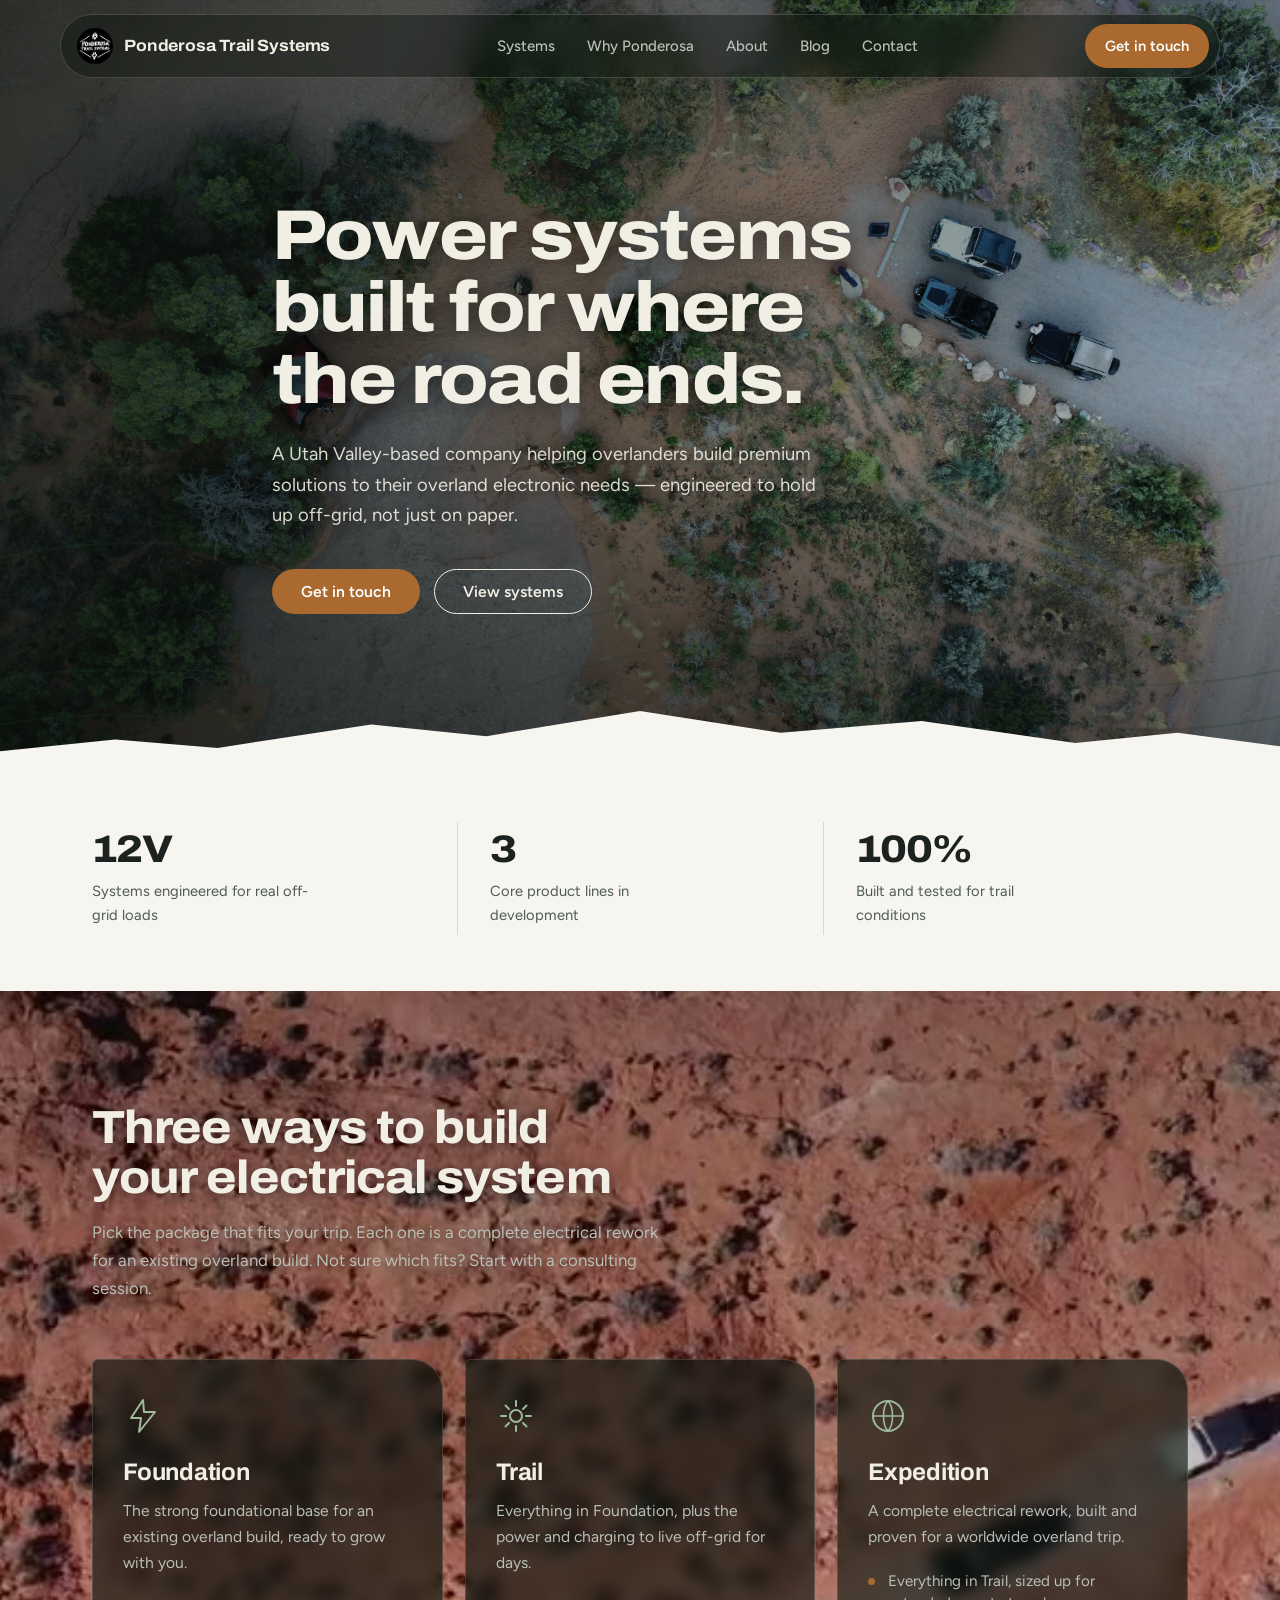
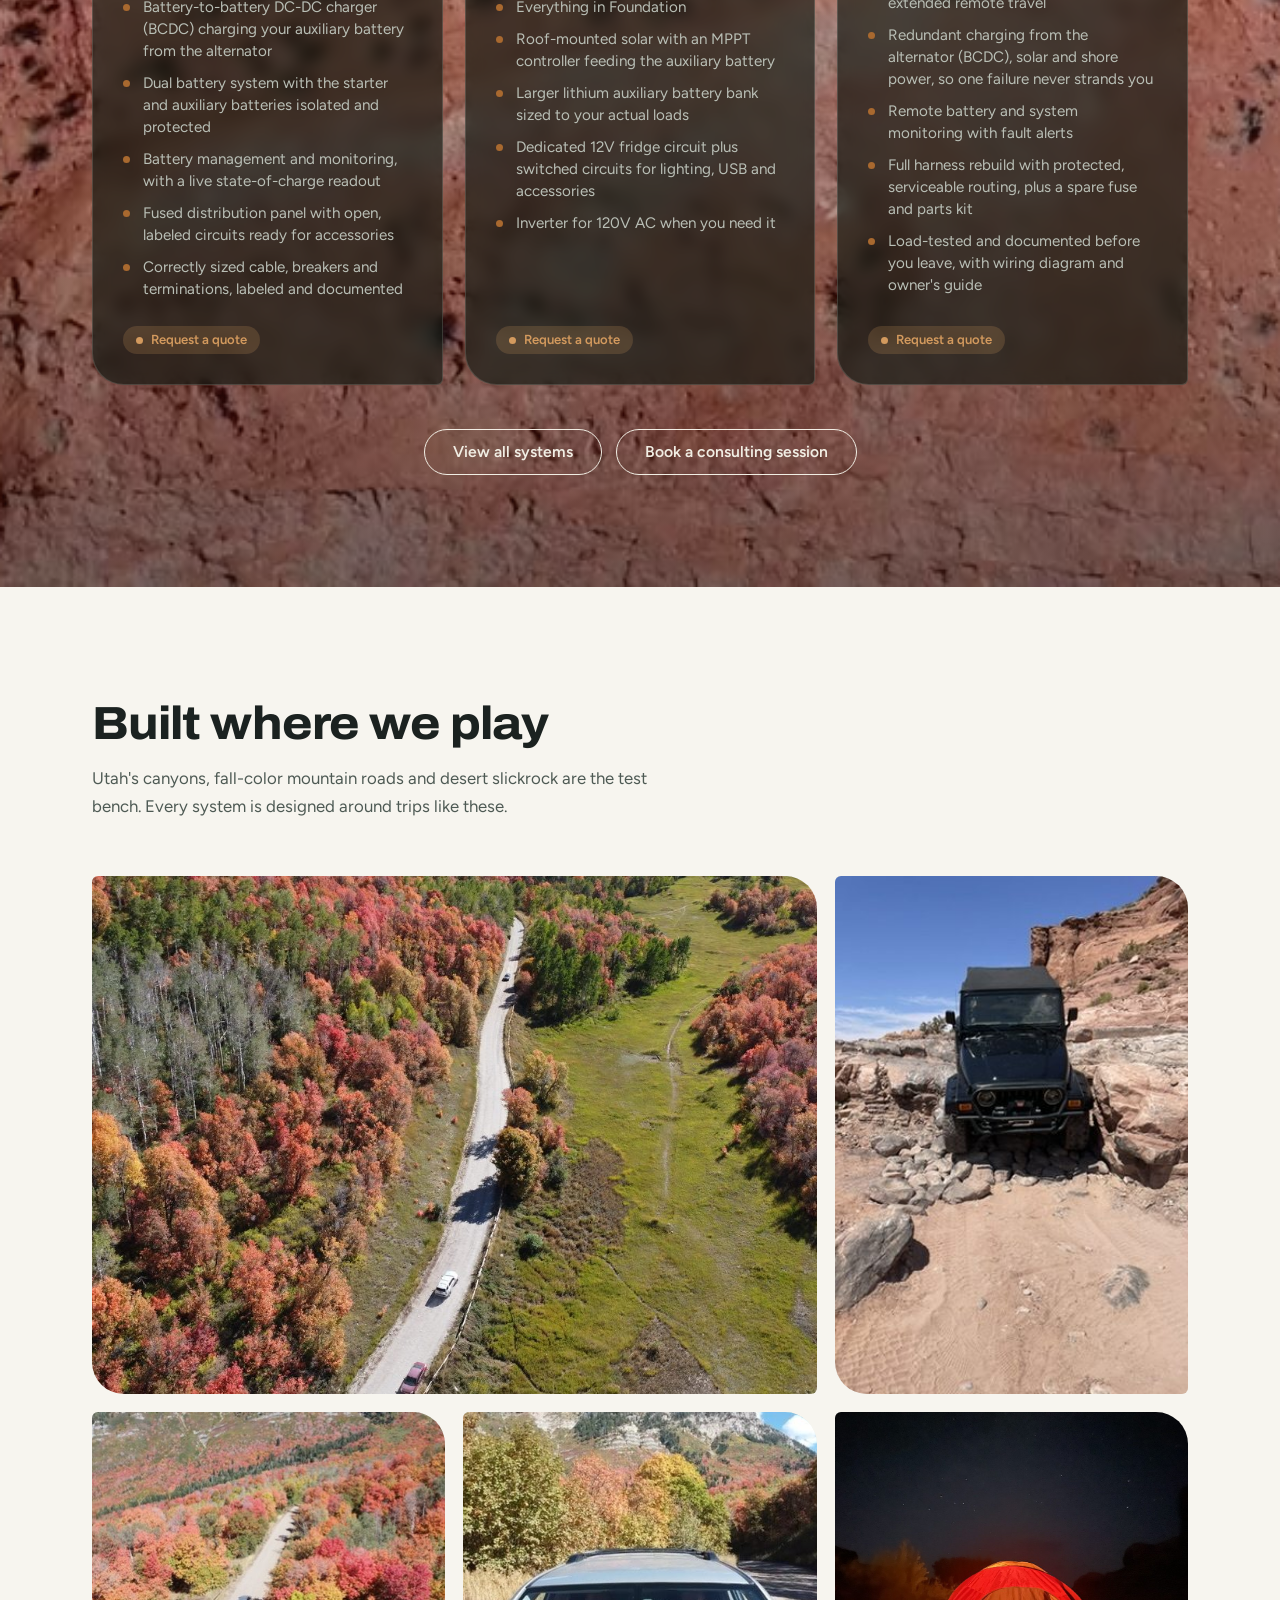
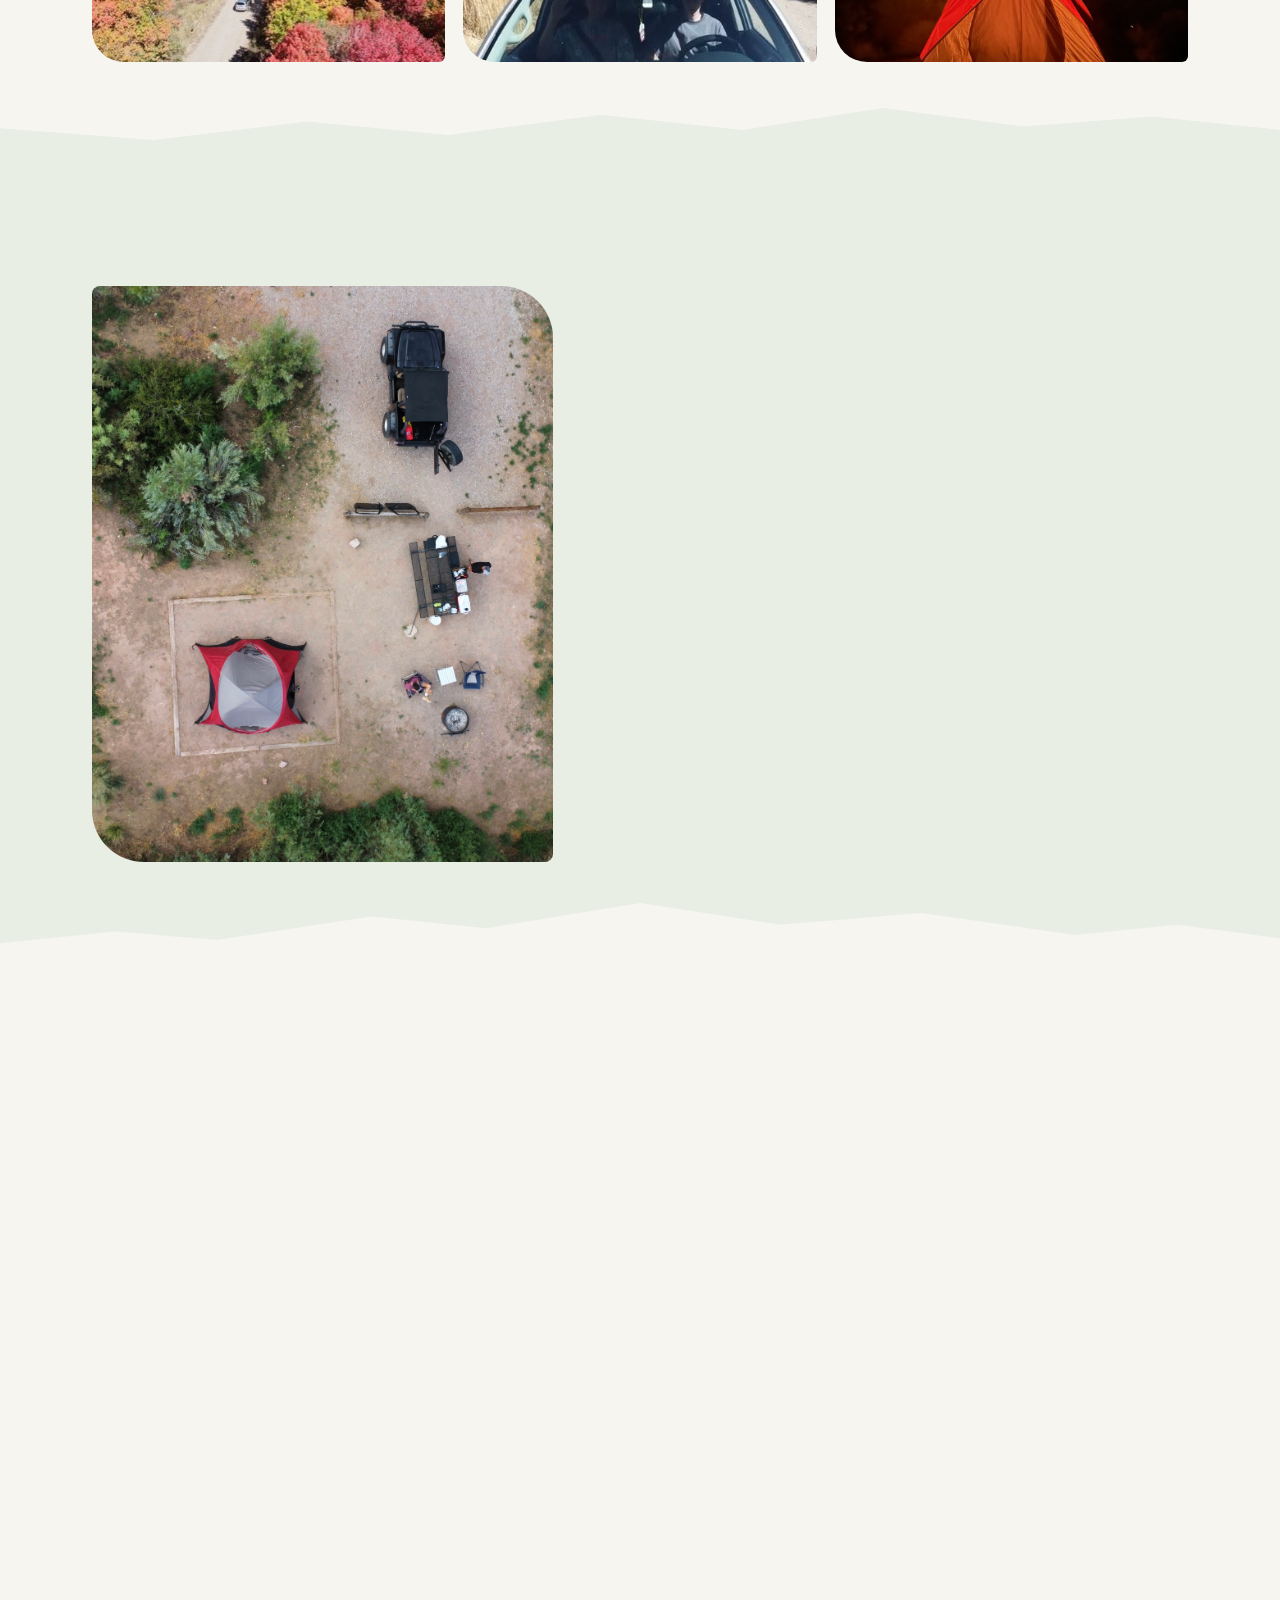
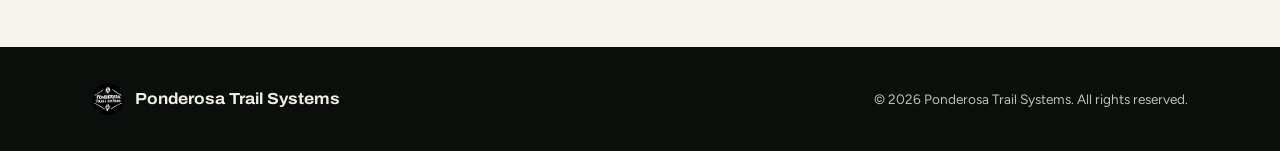
==== index.html @ cf6f4a3b "Add Foundation / Trail / Expedition electrical rework packages to home and systems pages Co-Authored" ====
<!DOCTYPE html>
<html lang="en">
<head>
<meta charset="UTF-8">
<meta name="viewport" content="width=device-width, initial-scale=1.0">
<title>Ponderosa Trail Systems — Overland Electronics</title>
<meta name="theme-color" content="#0b100c">
<link rel="icon" type="image/png" href="ponderosalogo1.png">
<meta name="description" content="Ponderosa Trail Systems is a Utah Valley-based company helping overlanders build premium electronic, solar, and refrigeration solutions for their vehicles.">
<meta property="og:type" content="website">
<meta property="og:title" content="Ponderosa Trail Systems — Overland Electronics">
<meta property="og:description" content="A Utah Valley-based company helping overlanders build premium electronic, solar, and refrigeration solutions for their vehicles.">
<meta property="og:image" content="https://ponderosatrailsystems.com/hero-photo.jpg">
<meta property="og:url" content="https://ponderosatrailsystems.com/">
<meta name="twitter:card" content="summary_large_image">
<meta name="twitter:title" content="Ponderosa Trail Systems — Overland Electronics">
<meta name="twitter:description" content="A Utah Valley-based company helping overlanders build premium electronic, solar, and refrigeration solutions for their vehicles.">
<meta name="twitter:image" content="https://ponderosatrailsystems.com/hero-photo.jpg">
<link rel="preconnect" href="https://fonts.googleapis.com">
<link rel="preconnect" href="https://fonts.gstatic.com" crossorigin>
<link href="https://fonts.googleapis.com/css2?family=Archivo:wdth,wght@62..125,100..900&family=Caveat+Brush&family=Figtree:wght@400;500;600;700&display=swap" rel="stylesheet">
<link rel="stylesheet" href="style.css">
</head>
<body>

<header>
  <div class="nav">
    <a href="#top" class="brand">
      <img class="brand-mark" src="ponderosalogo1.png" alt="Ponderosa Trail Systems logo">
      Ponderosa Trail Systems
    </a>
    <nav class="nav-links" id="site-menu">
      <a href="systems.html">Systems</a>
      <a href="#why">Why Ponderosa</a>
      <a href="about.html">About</a>
      <a href="blog.html">Blog</a>
      <a href="#contact">Contact</a>
    </nav>
    <a href="#contact" class="nav-cta">Get in touch</a>
    <button class="menu-toggle" type="button" aria-label="Menu" aria-expanded="false" aria-controls="site-menu"><span></span><span></span><span></span></button>
  </div>
</header>

<main id="top">

  <section class="hero">
    <svg class="contour-bg" viewBox="0 0 1160 520" preserveAspectRatio="none" xmlns="http://www.w3.org/2000/svg">
      <path d="M-50 460 C 150 420, 250 480, 400 440 S 650 380, 800 420 S 1050 470, 1250 430" stroke="#1B3A2A" stroke-width="1.5" fill="none"/>
      <path d="M-50 490 C 150 450, 260 510, 420 470 S 660 410, 820 450 S 1060 500, 1250 460" stroke="#1B3A2A" stroke-width="1.5" fill="none"/>
      <path d="M-50 380 C 180 330, 300 400, 460 350 S 700 290, 860 340 S 1080 390, 1250 350" stroke="#24492F" stroke-width="1.5" fill="none" opacity="0.7"/>
      <path d="M-50 330 C 180 280, 320 350, 480 300 S 720 240, 880 290 S 1080 340, 1250 300" stroke="#24492F" stroke-width="1.5" fill="none" opacity="0.5"/>
    </svg>
    <div class="wrap hero-inner">
      <h1>Power systems built for where the road ends.</h1>
      <p>A Utah Valley-based company helping overlanders build premium solutions to their overland electronic needs — engineered to hold up off-grid, not just on paper.</p>
      <div class="hero-actions">
        <a href="#contact" class="btn btn-primary">Get in touch</a>
        <a href="systems.html" class="btn btn-secondary">View systems</a>
      </div>
    </div>
  </section>

  <div class="stat-strip surface-night ridge-top">
    <div class="wrap">
      <div class="stat-grid">
        <div class="stat">
          <div class="stat-number">12V</div>
          <div class="stat-label">Systems engineered for real off-grid loads</div>
        </div>
        <div class="stat">
          <div class="stat-number">3</div>
          <div class="stat-label">Core product lines in development</div>
        </div>
        <div class="stat">
          <div class="stat-number">100%</div>
          <div class="stat-label">Built and tested for trail conditions</div>
        </div>
      </div>
    </div>
  </div>

  <section id="systems">
    <video class="systems-video-bg" autoplay muted loop playsinline poster="systems-bg-poster.jpg">
      <source src="systems-bg.mp4" type="video/mp4">
    </video>
    <div class="systems-video-overlay"></div>
    <div class="wrap">
      <div class="section-head reveal">
        <h2>Three ways to build your electrical system</h2>
        <p>Pick the package that fits your trip. Each one is a complete electrical rework for an existing overland build. Not sure which fits? Start with a consulting session.</p>
      </div>
      <div class="plates">

        <div class="plate reveal">
          <svg class="plate-icon" viewBox="0 0 40 40" fill="none" xmlns="http://www.w3.org/2000/svg"><path d="M20 4L8 22H18L16 36L32 16H21L20 4Z" stroke="currentColor" stroke-width="2" stroke-linejoin="round"/></svg>
          <h3>Foundation</h3>
          <p>The strong foundational base for an existing overland build, ready to grow with you.</p>
          <ul class="plate-list">
            <li>Battery-to-battery DC-DC charger (BCDC) charging your auxiliary battery from the alternator</li>
            <li>Dual battery system with the starter and auxiliary batteries isolated and protected</li>
            <li>Battery management and monitoring, with a live state-of-charge readout</li>
            <li>Fused distribution panel with open, labeled circuits ready for accessories</li>
            <li>Correctly sized cable, breakers and terminations, labeled and documented</li>
          </ul>
          <a class="plate-status live" href="index.html#contact"><span class="dot"></span> Request a quote</a>
        </div>

        <div class="plate reveal">
          <svg class="plate-icon" viewBox="0 0 40 40" fill="none" xmlns="http://www.w3.org/2000/svg"><circle cx="20" cy="20" r="6" stroke="currentColor" stroke-width="2"/><path d="M20 5V10M20 30V35M5 20H10M30 20H35M9.5 9.5L13 13M27 27L30.5 30.5M30.5 9.5L27 13M13 27L9.5 30.5" stroke="currentColor" stroke-width="2" stroke-linecap="round"/></svg>
          <h3>Trail</h3>
          <p>Everything in Foundation, plus the power and charging to live off-grid for days.</p>
          <ul class="plate-list">
            <li>Everything in Foundation</li>
            <li>Roof-mounted solar with an MPPT controller feeding the auxiliary battery</li>
            <li>Larger lithium auxiliary battery bank sized to your actual loads</li>
            <li>Dedicated 12V fridge circuit plus switched circuits for lighting, USB and accessories</li>
            <li>Inverter for 120V AC when you need it</li>
          </ul>
          <a class="plate-status live" href="index.html#contact"><span class="dot"></span> Request a quote</a>
        </div>

        <div class="plate reveal">
          <svg class="plate-icon" viewBox="0 0 40 40" fill="none" xmlns="http://www.w3.org/2000/svg"><circle cx="20" cy="20" r="15" stroke="currentColor" stroke-width="2"/><path d="M5 20H35M20 5C14 11 14 29 20 35M20 5C26 11 26 29 20 35" stroke="currentColor" stroke-width="1.6"/></svg>
          <h3>Expedition</h3>
          <p>A complete electrical rework, built and proven for a worldwide overland trip.</p>
          <ul class="plate-list">
            <li>Everything in Trail, sized up for extended remote travel</li>
            <li>Redundant charging from the alternator (BCDC), solar and shore power, so one failure never strands you</li>
            <li>Remote battery and system monitoring with fault alerts</li>
            <li>Full harness rebuild with protected, serviceable routing, plus a spare fuse and parts kit</li>
            <li>Load-tested and documented before you leave, with wiring diagram and owner's guide</li>
          </ul>
          <a class="plate-status live" href="index.html#contact"><span class="dot"></span> Request a quote</a>
        </div>

      </div>
      <div class="section-cta">
        <a href="systems.html" class="btn btn-secondary">View all systems</a>
        <a href="systems.html#consulting" class="btn btn-secondary">Book a consulting session</a>
      </div>
    </div>
  </section>

  <section class="gallery surface-night">
    <div class="wrap">
      <div class="section-head reveal">
        <h2>Built where we play</h2>
        <p>Utah's canyons, fall-color mountain roads and desert slickrock are the test bench. Every system is designed around trips like these.</p>
      </div>
      <div class="gallery-grid">
        <figure class="g-a reveal"><img src="trail-fall-aerial.jpg" alt="Aerial view of a dirt road winding through red and orange fall foliage" loading="lazy"></figure>
        <figure class="g-b reveal"><img src="trail-jeep.jpg" alt="Black Jeep climbing a rocky desert trail" loading="lazy"></figure>
        <figure class="g-c reveal"><img src="trail-fall-road.jpg" alt="Vehicle on a canyon road lined with fall color" loading="lazy"></figure>
        <figure class="g-d reveal"><img src="trail-fall-drive.jpg" alt="Driving a mountain road in autumn" loading="lazy"></figure>
        <figure class="g-e reveal"><img src="trail-tent-night.jpg" alt="Glowing tent under a night sky full of stars" loading="lazy"></figure>
      </div>
    </div>
  </section>

  <section class="why surface-pine ridge-top ridge-b" id="why">
    <div class="wrap">
      <div class="why-grid">
        <div class="why-image reveal">
          <img src="why-photo.jpg" alt="Overland camp setup at dusk">
        </div>
        <div class="why-text reveal">
          <div class="section-head">
            <h2>Why Ponderosa</h2>
            <p>We design for the trip that doesn't go as planned — where reliability matters more than a spec sheet.</p>
          </div>
          <div class="why-list">
          <div class="why-item">
            <svg class="why-icon" viewBox="0 0 24 24" fill="none" xmlns="http://www.w3.org/2000/svg"><path d="M12 2L2 21H22L12 2Z" stroke="currentColor" stroke-width="1.6" stroke-linejoin="round"/></svg>
            <div>
              <h3>Built for the terrain</h3>
              <p>Every system is designed around the vibration, temperature swings, and power demands of real overland travel — not a showroom.</p>
            </div>
          </div>
          <div class="why-item">
            <svg class="why-icon" viewBox="0 0 24 24" fill="none" xmlns="http://www.w3.org/2000/svg"><circle cx="12" cy="12" r="9" stroke="currentColor" stroke-width="1.6"/><path d="M12 7V12L15 15" stroke="currentColor" stroke-width="1.6" stroke-linecap="round"/></svg>
            <div>
              <h3>Systems that work together</h3>
              <p>Electronics, solar, and refrigeration are designed as one power ecosystem, not separate parts bolted together after the fact.</p>
            </div>
          </div>
          <div class="why-item">
            <svg class="why-icon" viewBox="0 0 24 24" fill="none" xmlns="http://www.w3.org/2000/svg"><path d="M4 12H20M4 12L9 7M4 12L9 17" stroke="currentColor" stroke-width="1.6" stroke-linecap="round" stroke-linejoin="round"/></svg>
            <div>
              <h3>Straightforward to install</h3>
              <p>Clear documentation and sensible layouts, so you spend your time on the trail instead of troubleshooting wiring.</p>
            </div>
          </div>
          </div>
        </div>
      </div>
    </div>
  </section>

  <section id="contact" class="surface-night ridge-top">
    <div class="wrap">
      <div class="contact-info reveal">
        <h2>Let's talk about your build</h2>
        <p>Whether you're planning a full electrical setup or just want to know what's coming, get in touch — we're happy to talk specifics.</p>
        <div class="contact-detail">
          <svg viewBox="0 0 24 24" fill="none" xmlns="http://www.w3.org/2000/svg"><path d="M4 4H20V20H4V4Z" stroke="currentColor" stroke-width="1.6"/><path d="M4 6L12 13L20 6" stroke="currentColor" stroke-width="1.6"/></svg>
          ponderosatrailsystems@gmail.com
        </div>
        <div class="contact-detail">
          <svg viewBox="0 0 24 24" fill="none" xmlns="http://www.w3.org/2000/svg"><path d="M12 21C12 21 19 14.5 19 9.5C19 5.36 15.64 2 11.5 2C7.36 2 4 5.36 4 9.5C4 14.5 12 21 12 21Z" stroke="currentColor" stroke-width="1.6"/><circle cx="11.5" cy="9.5" r="2.5" stroke="currentColor" stroke-width="1.6"/></svg>
          Utah Valley, Utah — shipping nationwide
        </div>
        <a href="mailto:ponderosatrailsystems@gmail.com" class="btn btn-primary">Email us</a>
      </div>
    </div>
  </section>

</main>

<footer>
  <div class="wrap footer-row">
    <div class="footer-brand">
      <img class="footer-mark" src="ponderosalogo1.png" alt="Ponderosa Trail Systems logo">
      Ponderosa Trail Systems
    </div>
    <div class="footer-meta">&copy; 2026 Ponderosa Trail Systems. All rights reserved.</div>
  </div>
</footer>

<script src="script.js"></script>

</body>
</html>
---- style.css ----
/* =========================================================
   Ponderosa Trail Systems — shared design system

   Lettering: Archivo (display, variable width) for headlines,
              Figtree for text, Caveat Brush for the signature only.
   Shape:     "leaf" corners (one large and one small radius on
              opposite corners, taken from the logo's diamond),
              pill-shaped buttons and chips, and angular ridge-line
              edges between sections instead of hard horizontal rules.
   ========================================================= */

:root {
  /* surfaces */
  --night: #0A0F0B;
  --pine: #12271B;
  --forest: #1B3A2A;
  --forest-hi: #24492F;
  --moss: #3D6B4A;
  --sage: #9DBA9A;

  /* light surfaces (default) */
  --paper: #F7F5EF;
  --mist: #E8EEE4;

  /* text: dark ink on light, flipped inside .on-dark areas below */
  --bone: #1B2220;
  --bone-dim: #4E5A54;
  --tint: rgba(27, 34, 32, 0.07);

  /* accent */
  --copper: #A9692F;
  --copper-hi: #D39A5E;

  --line: rgba(27, 34, 32, 0.14);

  /* type */
  --font-display: 'Archivo', 'Arial Narrow', Arial, sans-serif;
  --font-text: 'Figtree', system-ui, -apple-system, 'Segoe UI', sans-serif;
  --font-hand: 'Caveat Brush', 'Brush Script MT', cursive;

  /* shape */
  --leaf-sm: 4px 18px 4px 18px;
  --leaf: 6px 32px 6px 32px;
  --leaf-lg: 8px 52px 8px 52px;
  --ridge-h: 84px;

  /* current surface (set by .surface-night / .surface-pine) */
  --surface: var(--paper);
  --card: #ffffff;

  /* aliases kept so older inline references keep working */
  --black: var(--night);
  --panel: var(--pine);
  --off-white: var(--bone);
  --off-white-dim: var(--bone-dim);
  --copper-light: var(--copper-hi);
  --forest-light: var(--forest-hi);
}

* { margin: 0; padding: 0; box-sizing: border-box; }

html {
  scroll-behavior: smooth;
  scroll-padding-top: 100px;
}

body {
  background: var(--paper);
  color: var(--bone);
  font-family: var(--font-text);
  font-size: 17px;
  line-height: 1.65;
  -webkit-font-smoothing: antialiased;
  text-rendering: optimizeLegibility;
}

h1, h2, h3 {
  font-family: var(--font-display);
  color: var(--bone);
  text-wrap: balance;
}

h1 {
  font-weight: 800;
  font-stretch: 112%;
  letter-spacing: -0.025em;
  line-height: 1.02;
  font-size: clamp(2.3rem, 5.6vw, 4.4rem);
}

h2 {
  font-weight: 760;
  font-stretch: 108%;
  letter-spacing: -0.02em;
  line-height: 1.08;
  font-size: clamp(1.85rem, 3.8vw, 2.9rem);
}

h3 {
  font-weight: 700;
  font-stretch: 100%;
  letter-spacing: -0.01em;
  line-height: 1.2;
  font-size: 1.3rem;
}

p { max-width: 64ch; }

a { color: inherit; }

img, svg, video { display: block; max-width: 100%; }

:focus-visible {
  outline: 2px solid var(--copper-hi);
  outline-offset: 3px;
}

.wrap {
  max-width: 1160px;
  margin: 0 auto;
  padding: 0 32px;
}

section { padding: 112px 0; }

/* ---------- Surfaces and ridge-line edges ---------- */

.surface-night { --surface: var(--paper); --card: #ffffff; background: var(--surface); }
.surface-pine  { --surface: var(--mist);  --card: #ffffff; background: var(--surface); }

/* Dark areas (photo heroes, header, footer, forest panels) use light text */
header, .hero, .systems-hero, .about-hero, #systems, footer, .contact-info, .consult-callout {
  --bone: #F1EEE4;
  --bone-dim: #B9BFB6;
  --line: rgba(236, 232, 220, 0.16);
  --tint: rgba(236, 232, 220, 0.1);
}

/* A ridge line drawn in the section's own colour, rising over whatever sits above it */
.ridge-top { position: relative; }

.ridge-top::before {
  content: '';
  position: absolute;
  left: 0;
  right: 0;
  bottom: calc(100% - 1px);
  height: var(--ridge-h);
  background: var(--surface);
  pointer-events: none;
  clip-path: polygon(0 100%, 0 62%, 9% 48%, 17% 58%, 29% 30%, 38% 44%, 50% 14%, 61% 40%, 72% 26%, 84% 52%, 92% 40%, 100% 56%, 100% 100%);
}

.ridge-b::before {
  clip-path: polygon(0 100%, 0 44%, 12% 58%, 24% 36%, 35% 52%, 47% 28%, 58% 46%, 69% 20%, 80% 42%, 90% 30%, 100% 46%, 100% 100%);
}

/* ---------- Header: a floating capsule ---------- */

header {
  position: fixed;
  top: 0; left: 0; right: 0;
  z-index: 50;
  padding: 14px 20px 0;
  pointer-events: none;
}

.nav {
  pointer-events: auto;
  display: flex;
  align-items: center;
  justify-content: space-between;
  gap: 20px;
  max-width: 1160px;
  margin: 0 auto;
  padding: 9px 10px 9px 16px;
  border-radius: 999px;
  border: 1px solid rgba(236, 232, 220, 0.18);
  background: rgba(10, 15, 11, 0.4);
  -webkit-backdrop-filter: blur(14px) saturate(1.1);
  backdrop-filter: blur(14px) saturate(1.1);
  transition: background 0.3s ease, border-color 0.3s ease;
}

header.scrolled .nav {
  background: rgba(10, 15, 11, 0.86);
  border-color: var(--line);
}

.brand {
  display: flex;
  align-items: center;
  gap: 11px;
  font-family: var(--font-display);
  font-weight: 700;
  font-stretch: 108%;
  font-size: 1.02rem;
  letter-spacing: -0.01em;
  text-decoration: none;
  color: var(--bone);
  white-space: nowrap;
}

.brand-mark,
.footer-mark {
  flex-shrink: 0;
  border-radius: 50%;
  object-fit: cover;
  background: var(--night);
}

.brand-mark { width: 36px; height: 36px; }
.footer-mark { width: 32px; height: 32px; }

.nav-links {
  display: flex;
  align-items: center;
  gap: 4px;
}

.nav-links a {
  text-decoration: none;
  color: var(--bone-dim);
  font-weight: 500;
  font-size: 0.94rem;
  padding: 8px 14px;
  border-radius: 999px;
  transition: color 0.2s ease, background 0.2s ease;
}

.nav-links a:hover { color: var(--bone); background: rgba(236, 232, 220, 0.08); }
.nav-links a[aria-current="page"] { color: var(--bone); background: rgba(236, 232, 220, 0.12); }

.nav-cta {
  text-decoration: none;
  background: var(--copper);
  color: #fff;
  font-weight: 600;
  font-size: 0.92rem;
  padding: 10px 20px;
  border-radius: 999px;
  white-space: nowrap;
  transition: background 0.2s ease;
}

.nav-cta:hover { background: var(--copper-hi); }

.menu-toggle {
  display: none;
  position: relative;
  flex-shrink: 0;
  width: 42px;
  height: 42px;
  border-radius: 50%;
  border: 1px solid var(--line);
  background: transparent;
  cursor: pointer;
}

.menu-toggle span {
  position: absolute;
  left: 12px;
  right: 12px;
  height: 2px;
  border-radius: 2px;
  background: var(--bone);
  transition: transform 0.2s ease, top 0.2s ease;
}

.menu-toggle span:nth-child(1) { top: 16px; }
.menu-toggle span:nth-child(2) { top: 24px; }

header.menu-open .menu-toggle span:nth-child(1) { top: 20px; transform: rotate(45deg); }
header.menu-open .menu-toggle span:nth-child(2) { top: 20px; transform: rotate(-45deg); }

/* ---------- Buttons ---------- */

.btn {
  display: inline-flex;
  align-items: center;
  justify-content: center;
  padding: 14px 28px;
  border-radius: 999px;
  border: 1.5px solid transparent;
  font-family: var(--font-text);
  font-weight: 600;
  font-size: 0.98rem;
  line-height: 1;
  text-decoration: none;
  cursor: pointer;
  transition: background 0.2s ease, border-color 0.2s ease;
}

.btn-primary { background: var(--copper); color: #fff; }
.btn-primary:hover { background: var(--copper-hi); }

.btn-secondary { border-color: var(--bone); color: var(--bone); }
.btn-secondary:hover { background: var(--tint); }

/* ---------- Page heroes (home, systems, about, blog) ---------- */

.hero,
.systems-hero,
.about-hero {
  position: relative;
  isolation: isolate;
  overflow: hidden;
}

.hero {
  padding: 200px 0 168px;
  background-image:
    linear-gradient(90deg, rgba(10, 15, 11, 0.74) 0%, rgba(10, 15, 11, 0.38) 55%, rgba(10, 15, 11, 0.08) 100%),
    linear-gradient(180deg, rgba(10, 15, 11, 0.35) 0%, rgba(10, 15, 11, 0.15) 50%, rgba(10, 15, 11, 0.6) 100%),
    url('hero-photo.jpg');
  background-size: cover;
  background-position: center;
}

.contour-bg {
  position: absolute;
  inset: 0;
  width: 100%;
  height: 100%;
  z-index: 0;
  opacity: 0.22;
  pointer-events: none;
}

.hero-inner {
  position: relative;
  z-index: 1;
  max-width: 800px;
}

.hero h1 {
  margin-bottom: 24px;
  text-shadow: 0 2px 22px rgba(0, 0, 0, 0.5);
}

.hero p {
  font-size: 1.15rem;
  color: var(--bone);
  opacity: 0.9;
  max-width: 34rem;
  margin-bottom: 38px;
  text-shadow: 0 2px 14px rgba(0, 0, 0, 0.55);
}

.hero-actions {
  display: flex;
  gap: 14px;
  flex-wrap: wrap;
}

/* ---------- Spec rail (home) ---------- */

.stat-strip { padding: 40px 0 56px; }

.stat-grid {
  display: grid;
  grid-template-columns: repeat(3, 1fr);
}

.stat {
  padding: 8px 32px;
  border-left: 1px solid var(--line);
}

.stat:first-child { border-left: none; padding-left: 0; }

.stat-number {
  font-family: var(--font-display);
  font-weight: 800;
  font-stretch: 112%;
  font-size: 2.4rem;
  letter-spacing: -0.02em;
  line-height: 1;
  color: var(--bone);
}

.stat-label {
  margin-top: 10px;
  font-size: 0.92rem;
  color: var(--bone-dim);
  max-width: 24ch;
}

/* ---------- Shared section heading ---------- */

.section-head {
  max-width: 580px;
  margin-bottom: 56px;
}

.section-head h2 { margin-bottom: 16px; }

.section-head p {
  color: var(--bone-dim);
  font-size: 1.05rem;
}

/* ---------- Home: what we're building ---------- */

#systems {
  position: relative;
  isolation: isolate;
  overflow: hidden;
}

.systems-video-bg {
  position: absolute;
  inset: 0;
  z-index: 0;
  width: 100%;
  height: 100%;
  object-fit: cover;
}

.systems-video-overlay {
  position: absolute;
  inset: 0;
  z-index: 1;
  background: linear-gradient(180deg, rgba(10, 15, 11, 0.4) 0%, rgba(10, 15, 11, 0.22) 50%, rgba(10, 15, 11, 0.5) 100%);
}

#systems .wrap { position: relative; z-index: 2; }

.plates {
  display: grid;
  grid-template-columns: repeat(3, 1fr);
  gap: 22px;
}

.plate {
  display: flex;
  flex-direction: column;
  align-items: flex-start;
  padding: 36px 30px 30px;
  border-radius: var(--leaf);
  border: 1px solid var(--line);
  background: var(--card);
  box-shadow: 0 6px 20px rgba(27, 34, 32, 0.06);
}

.plate-icon {
  width: 40px;
  height: 40px;
  margin-bottom: 22px;
  color: var(--sage);
}

.plate h3 { margin-bottom: 12px; font-size: 1.5rem; }

.plate p {
  color: var(--bone-dim);
  font-size: 0.98rem;
  margin-bottom: 20px;
}

.plate-status,
.item-status {
  display: inline-flex;
  align-items: center;
  gap: 8px;
  padding: 6px 13px;
  border-radius: 999px;
  background: rgba(61, 107, 74, 0.14);
  color: var(--forest-hi);
  font-size: 0.82rem;
  font-weight: 600;
  line-height: 1.2;
}

.plate-status.live,
.item-status.live {
  background: rgba(183, 122, 63, 0.16);
  color: #8A5420;
}

#systems .plate {
  background: rgba(10, 20, 14, 0.62);
  box-shadow: none;
  -webkit-backdrop-filter: blur(8px);
  backdrop-filter: blur(8px);
}

.plate-list {
  list-style: none;
  flex: 1;
  margin-bottom: 26px;
  display: flex;
  flex-direction: column;
  gap: 10px;
}

.plate-list li {
  position: relative;
  padding-left: 20px;
  font-size: 0.95rem;
  line-height: 1.45;
  color: var(--bone-dim);
}

.plate-list li::before {
  content: '';
  position: absolute;
  left: 0;
  top: 0.5em;
  width: 7px;
  height: 7px;
  border-radius: 50%;
  background: var(--copper);
}

.plate-status { text-decoration: none; }

#systems .plate-status { background: rgba(157, 186, 154, 0.18); color: var(--sage); }
#systems .plate-status.live { background: rgba(211, 154, 94, 0.2); color: var(--copper-hi); }
#systems .section-head h2, #systems .section-head p { text-shadow: 0 2px 16px rgba(0, 0, 0, 0.5); }

.dot {
  width: 7px;
  height: 7px;
  border-radius: 50%;
  background: currentColor;
  flex-shrink: 0;
}

.section-cta {
  margin-top: 44px;
  display: flex;
  justify-content: center;
  flex-wrap: wrap;
  gap: 14px;
}


/* ---------- Home: photo gallery ---------- */

.gallery-grid {
  display: grid;
  grid-template-columns: repeat(6, 1fr);
  grid-auto-rows: 250px;
  gap: 18px;
}

.gallery-grid figure {
  overflow: hidden;
  border-radius: var(--leaf);
  background: var(--mist);
}

.gallery-grid img {
  width: 100%;
  height: 100%;
  object-fit: cover;
  transition: transform 0.6s ease;
}

.gallery-grid figure:hover img { transform: scale(1.04); }

.g-a { grid-column: span 4; grid-row: span 2; }
.g-b { grid-column: span 2; grid-row: span 2; }
.g-c, .g-d, .g-e { grid-column: span 2; }
.g-d img { object-position: center 70%; }

/* ---------- Home: why Ponderosa ---------- */

.why-grid {
  display: grid;
  grid-template-columns: minmax(0, 0.9fr) minmax(0, 1.1fr);
  gap: 72px;
  align-items: center;
}

.why-image {
  aspect-ratio: 4 / 5;
  overflow: hidden;
  border-radius: var(--leaf-lg);
}

.why-image img {
  width: 100%;
  height: 100%;
  object-fit: cover;
}

.why-text .section-head { margin-bottom: 40px; }

.why-list {
  display: flex;
  flex-direction: column;
  gap: 28px;
}

.why-item { display: flex; gap: 18px; }

.why-icon {
  width: 24px;
  height: 24px;
  flex-shrink: 0;
  margin-top: 3px;
  color: var(--copper);
}

.why-item h3 { font-size: 1.15rem; margin-bottom: 6px; }

.why-item p {
  color: var(--bone-dim);
  font-size: 0.98rem;
}

/* ---------- Contact panel ---------- */

.contact-info {
  max-width: 860px;
  margin: 0 auto;
  padding: 72px clamp(24px, 6vw, 72px);
  text-align: center;
  background: var(--forest);
  border-radius: var(--leaf-lg);
}

.contact-info h2 { margin-bottom: 16px; }

.contact-info p {
  margin: 0 auto 32px;
  color: var(--bone);
  opacity: 0.82;
  font-size: 1.08rem;
}

.contact-detail {
  display: flex;
  justify-content: center;
  align-items: center;
  gap: 12px;
  margin-bottom: 12px;
  font-size: 0.98rem;
  color: var(--bone);
}

.contact-detail svg { width: 18px; height: 18px; color: var(--sage); flex-shrink: 0; }

.contact-info .btn { margin-top: 28px; }

/* ---------- Footer ---------- */

footer {
  padding: 36px 0;
  background: var(--night);
  color: var(--bone);
}

.footer-row {
  display: flex;
  justify-content: space-between;
  align-items: center;
  flex-wrap: wrap;
  gap: 16px;
}

.footer-brand {
  display: flex;
  align-items: center;
  gap: 11px;
  font-family: var(--font-display);
  font-weight: 700;
  font-stretch: 108%;
  font-size: 1rem;
}

.footer-meta {
  font-size: 0.85rem;
  color: var(--bone-dim);
}

/* ---------- Systems page ---------- */

.systems-hero {
  min-height: 85vh;
  display: flex;
  align-items: center;
  padding: 190px 0 150px;
}

.systems-hero-bg {
  position: absolute;
  inset: 0;
  z-index: 0;
  width: 100%;
  height: 100%;
  object-fit: cover;
  object-position: center 25%;
}

.systems-hero-overlay {
  position: absolute;
  inset: 0;
  z-index: 1;
  background: linear-gradient(180deg, rgba(10, 15, 11, 0.25) 0%, rgba(10, 15, 11, 0.38) 55%, rgba(10, 15, 11, 0.6) 100%);
}

.systems-hero .wrap { position: relative; z-index: 2; }

.systems-hero h1 {
  margin-bottom: 20px;
  max-width: 16ch;
  text-shadow: 0 2px 22px rgba(0, 0, 0, 0.5);
}

.systems-hero p {
  font-size: 1.15rem;
  color: var(--bone);
  opacity: 0.9;
  max-width: 34rem;
  text-shadow: 0 2px 14px rgba(0, 0, 0, 0.55);
}

.consult-section { padding: 88px 0 72px; }

.consult-callout {
  display: flex;
  align-items: center;
  justify-content: space-between;
  gap: 28px 40px;
  flex-wrap: wrap;
  padding: 44px 48px;
  background: var(--forest);
  border-radius: var(--leaf-lg);
}

.consult-callout h3 {
  font-size: 1.7rem;
  font-weight: 760;
  font-stretch: 106%;
  margin-bottom: 8px;
}

.consult-callout p {
  color: var(--bone);
  opacity: 0.82;
  font-size: 1rem;
  max-width: 34rem;
}

.category-block { padding: 96px 0; }

.category-banner {
  width: 100%;
  aspect-ratio: 3 / 1;
  max-height: 280px;
  overflow: hidden;
  border-radius: var(--leaf-lg);
  margin-bottom: 40px;
}

.category-banner img {
  width: 100%;
  height: 100%;
  object-fit: cover;
}

.category-head {
  display: flex;
  align-items: flex-end;
  justify-content: space-between;
  gap: 16px 48px;
  flex-wrap: wrap;
  margin-bottom: 36px;
}

.category-head p {
  color: var(--bone-dim);
  font-size: 1rem;
  max-width: 40ch;
}

.category-items {
  display: grid;
  grid-template-columns: repeat(auto-fit, minmax(260px, 1fr));
  gap: 20px;
}

.item-tile {
  box-shadow: 0 6px 20px rgba(27, 34, 32, 0.06);
  display: flex;
  flex-direction: column;
  align-items: flex-start;
  padding: 28px 26px 24px;
  background: var(--card);
  border: 1px solid var(--line);
  border-radius: var(--leaf-sm);
}

.item-tile h3 { font-size: 1.2rem; margin-bottom: 10px; }

.item-tile p {
  flex: 1;
  color: var(--bone-dim);
  font-size: 0.95rem;
  margin-bottom: 20px;
}

/* ---------- About page ---------- */

.about-hero { padding: 190px 0 140px; }

.about-hero-bg {
  position: absolute;
  inset: 0;
  z-index: 0;
  width: 100%;
  height: 100%;
  object-fit: cover;
}

.about-hero-overlay {
  position: absolute;
  inset: 0;
  z-index: 1;
  background:
    linear-gradient(90deg, rgba(10, 15, 11, 0.72) 0%, rgba(10, 15, 11, 0.35) 60%, rgba(10, 15, 11, 0.1) 100%),
    linear-gradient(180deg, rgba(10, 15, 11, 0.3) 0%, rgba(10, 15, 11, 0.6) 100%);
}

.about-hero .wrap { position: relative; z-index: 2; }

.about-hero h1 {
  margin-bottom: 20px;
  max-width: 15ch;
  text-shadow: 0 2px 22px rgba(0, 0, 0, 0.5);
}

.about-hero p {
  font-size: 1.15rem;
  color: var(--bone);
  opacity: 0.9;
  max-width: 34rem;
  text-shadow: 0 2px 14px rgba(0, 0, 0, 0.55);
}

.about-body {
  max-width: 720px;
  margin: 0 auto;
}

.about-body p {
  color: var(--bone-dim);
  font-size: 1.12rem;
  margin-bottom: 24px;
}

.signature {
  font-family: var(--font-hand);
  font-size: 2.4rem;
  line-height: 1;
  color: var(--bone);
  margin-top: 36px;
}

.signature-title {
  margin-top: 8px;
  font-size: 0.92rem;
  color: #8A5420;
}

.values-grid {
  display: grid;
  grid-template-columns: repeat(3, 1fr);
  gap: 22px;
}

.value-item {
  box-shadow: 0 6px 20px rgba(27, 34, 32, 0.06);
  padding: 34px 28px;
  background: var(--card);
  border: 1px solid var(--line);
  border-radius: var(--leaf);
}

.value-item h3 { font-size: 1.25rem; margin-bottom: 12px; }

.value-item p {
  color: var(--bone-dim);
  font-size: 0.98rem;
}

/* ---------- Blog ---------- */

.blog-hero { padding: 190px 0 112px; }

.blog-hero h1 { margin-bottom: 20px; max-width: 14ch; }

.blog-hero p {
  font-size: 1.15rem;
  color: var(--bone-dim);
  max-width: 34rem;
}

.post-list {
  display: grid;
  grid-template-columns: repeat(3, 1fr);
  gap: 22px;
}

.post-card {
  box-shadow: 0 6px 20px rgba(27, 34, 32, 0.06);
  display: flex;
  flex-direction: column;
  align-items: flex-start;
  padding: 30px 28px 26px;
  background: var(--card);
  border: 1px solid var(--line);
  border-radius: var(--leaf);
  text-decoration: none;
  color: inherit;
  transition: border-color 0.2s ease;
}

.post-card:hover { border-color: var(--moss); }

.post-tag {
  display: inline-block;
  padding: 4px 12px;
  margin-bottom: 18px;
  border-radius: 999px;
  background: rgba(61, 107, 74, 0.14);
  color: var(--forest-hi);
  font-size: 0.8rem;
  font-weight: 600;
  line-height: 1.3;
}

.post-card h3 { font-size: 1.4rem; margin-bottom: 12px; }

.post-card p {
  flex: 1;
  color: var(--bone-dim);
  font-size: 0.97rem;
  margin-bottom: 20px;
}

.post-read-more {
  font-size: 0.92rem;
  font-weight: 600;
  color: #8A5420;
}

.post-full {
  max-width: 720px;
  margin: 0 auto;
  padding: 96px 32px;
  border-top: 1px solid var(--line);
}

.post-full h2 { margin-bottom: 28px; }

.post-full p {
  color: var(--bone-dim);
  font-size: 1.08rem;
  margin-bottom: 22px;
}

.post-full h3 {
  font-size: 1.4rem;
  margin: 38px 0 14px;
}

.post-full ul {
  color: var(--bone-dim);
  font-size: 1.08rem;
  margin: 0 0 22px 22px;
}

.post-full ul li { margin-bottom: 10px; }

.back-to-top {
  display: inline-block;
  margin-top: 12px;
  font-size: 0.92rem;
  font-weight: 600;
  color: #8A5420;
  text-decoration: none;
}

.back-to-top:hover { text-decoration: underline; }

/* ---------- Motion ---------- */

.reveal {
  opacity: 0;
  transform: translateY(12px);
  transition: opacity 0.6s ease, transform 0.6s ease;
}

.reveal.in {
  opacity: 1;
  transform: translateY(0);
}

@media (prefers-reduced-motion: reduce) {
  html { scroll-behavior: auto; }
  .reveal { opacity: 1; transform: none; transition: none; }
}

/* ---------- Responsive ---------- */

@media (max-width: 860px) {
  :root { --ridge-h: 44px; }

  section { padding: 76px 0; }

  header { padding: 12px 14px 0; }
  .nav { padding: 8px 8px 8px 14px; }
  .menu-toggle { display: inline-block; }

  .nav-links { display: none; }

  header.menu-open .nav-links {
    display: flex;
    flex-direction: column;
    align-items: stretch;
    gap: 2px;
    position: absolute;
    top: 74px;
    left: 14px;
    right: 14px;
    padding: 12px;
    border-radius: var(--leaf);
    border: 1px solid var(--line);
    background: rgba(10, 15, 11, 0.96);
  }

  header.menu-open .nav-links a { padding: 12px 16px; font-size: 1rem; }

  .hero { padding: 150px 0 110px; }
  .systems-hero { padding: 140px 0 100px; min-height: 70vh; }
  .about-hero { padding: 140px 0 100px; }
  .blog-hero { padding: 140px 0 76px; }

  .stat-grid { grid-template-columns: 1fr; }
  .stat { border-left: none; border-top: 1px solid var(--line); padding: 20px 0; }
  .stat:first-child { border-top: none; }

  .plates { grid-template-columns: 1fr; }

  .gallery-grid { grid-template-columns: repeat(2, 1fr); grid-auto-rows: 180px; gap: 12px; }
  .g-a { grid-column: span 2; grid-row: span 2; }
  .g-b { grid-column: span 1; grid-row: span 2; }
  .g-c, .g-d { grid-column: span 1; }
  .g-e { grid-column: span 2; }

  .why-grid { grid-template-columns: 1fr; gap: 40px; }
  .why-image { aspect-ratio: 16 / 10; }

  .consult-section { padding: 64px 0 56px; }
  .consult-callout { padding: 32px 26px; }
  .category-block { padding: 68px 0; }
  .category-banner { aspect-ratio: 16 / 9; max-height: 220px; }

  .values-grid { grid-template-columns: 1fr; }
  .post-list { grid-template-columns: 1fr; }
  .post-full { padding: 68px 20px; }
}

@media (max-width: 560px) {
  .wrap { padding: 0 20px; }
  .nav-cta { display: none; }
  .contact-info { padding: 52px 24px; }
}
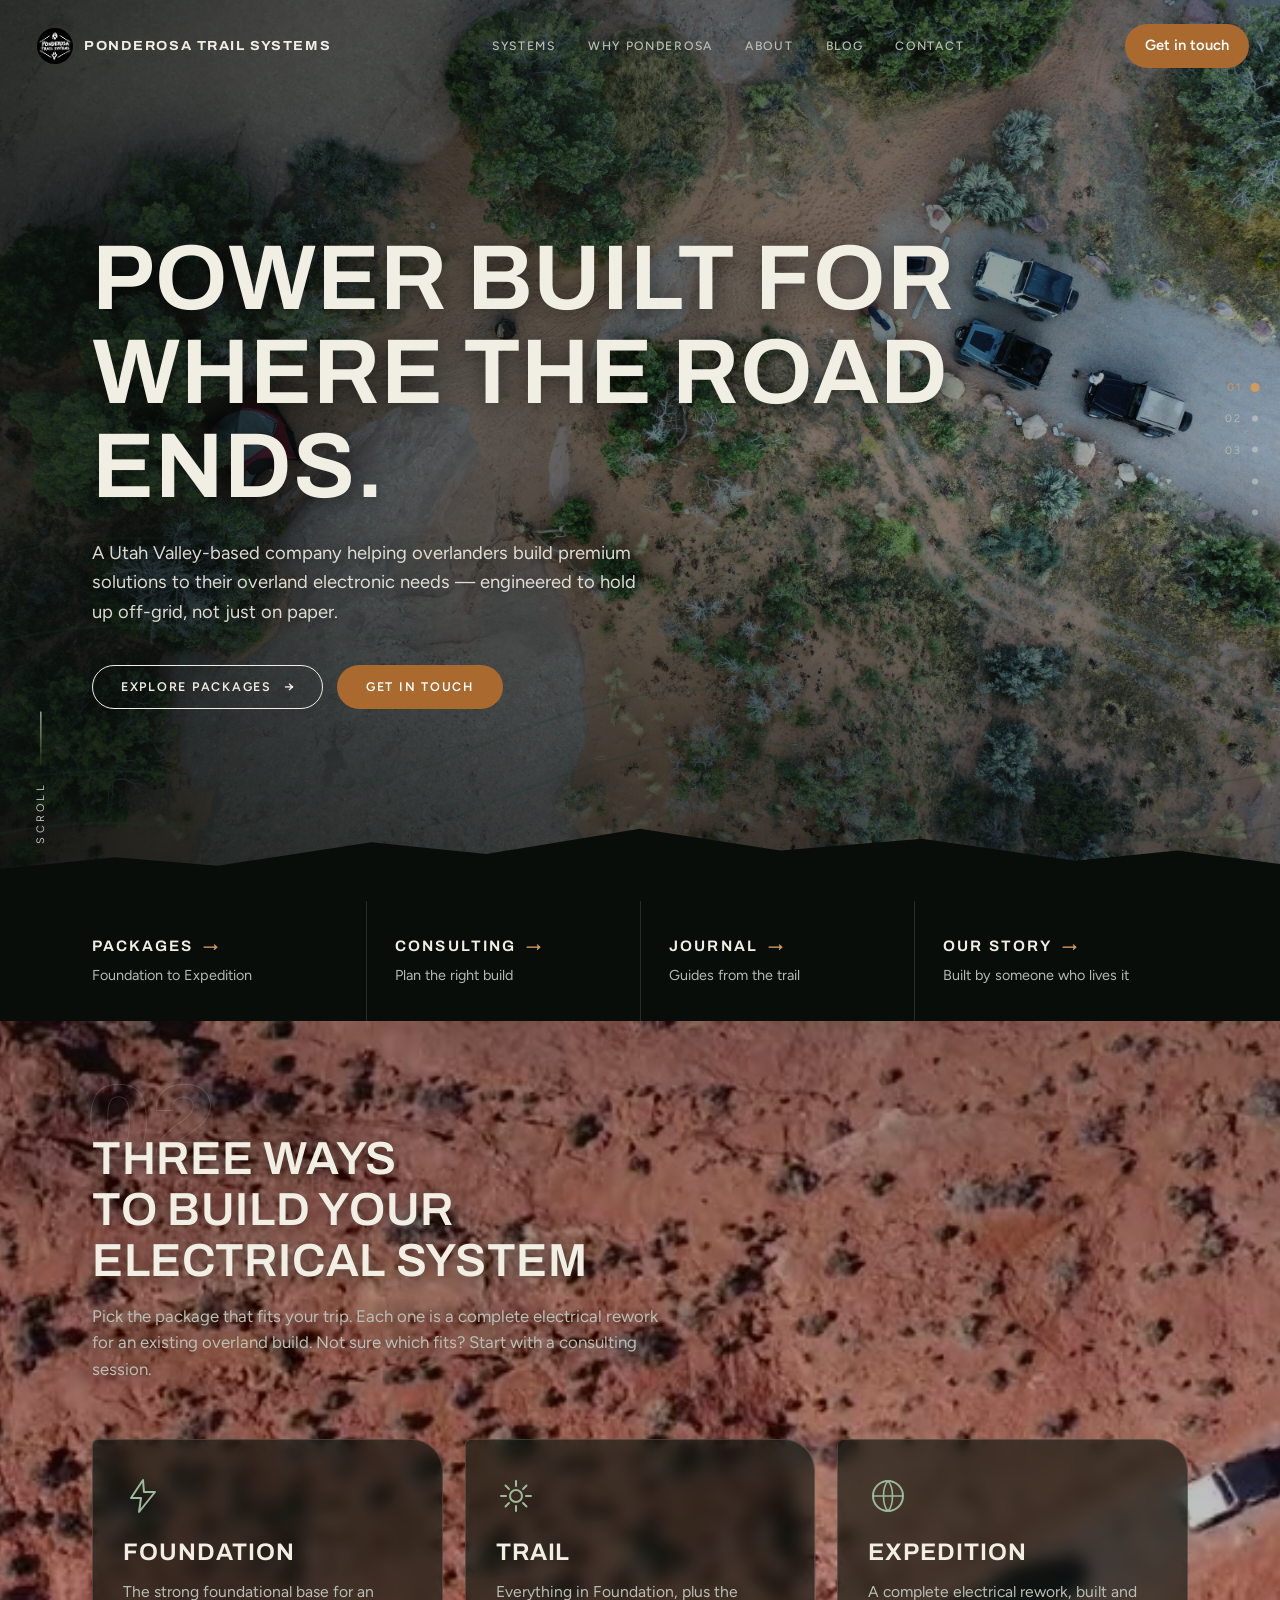
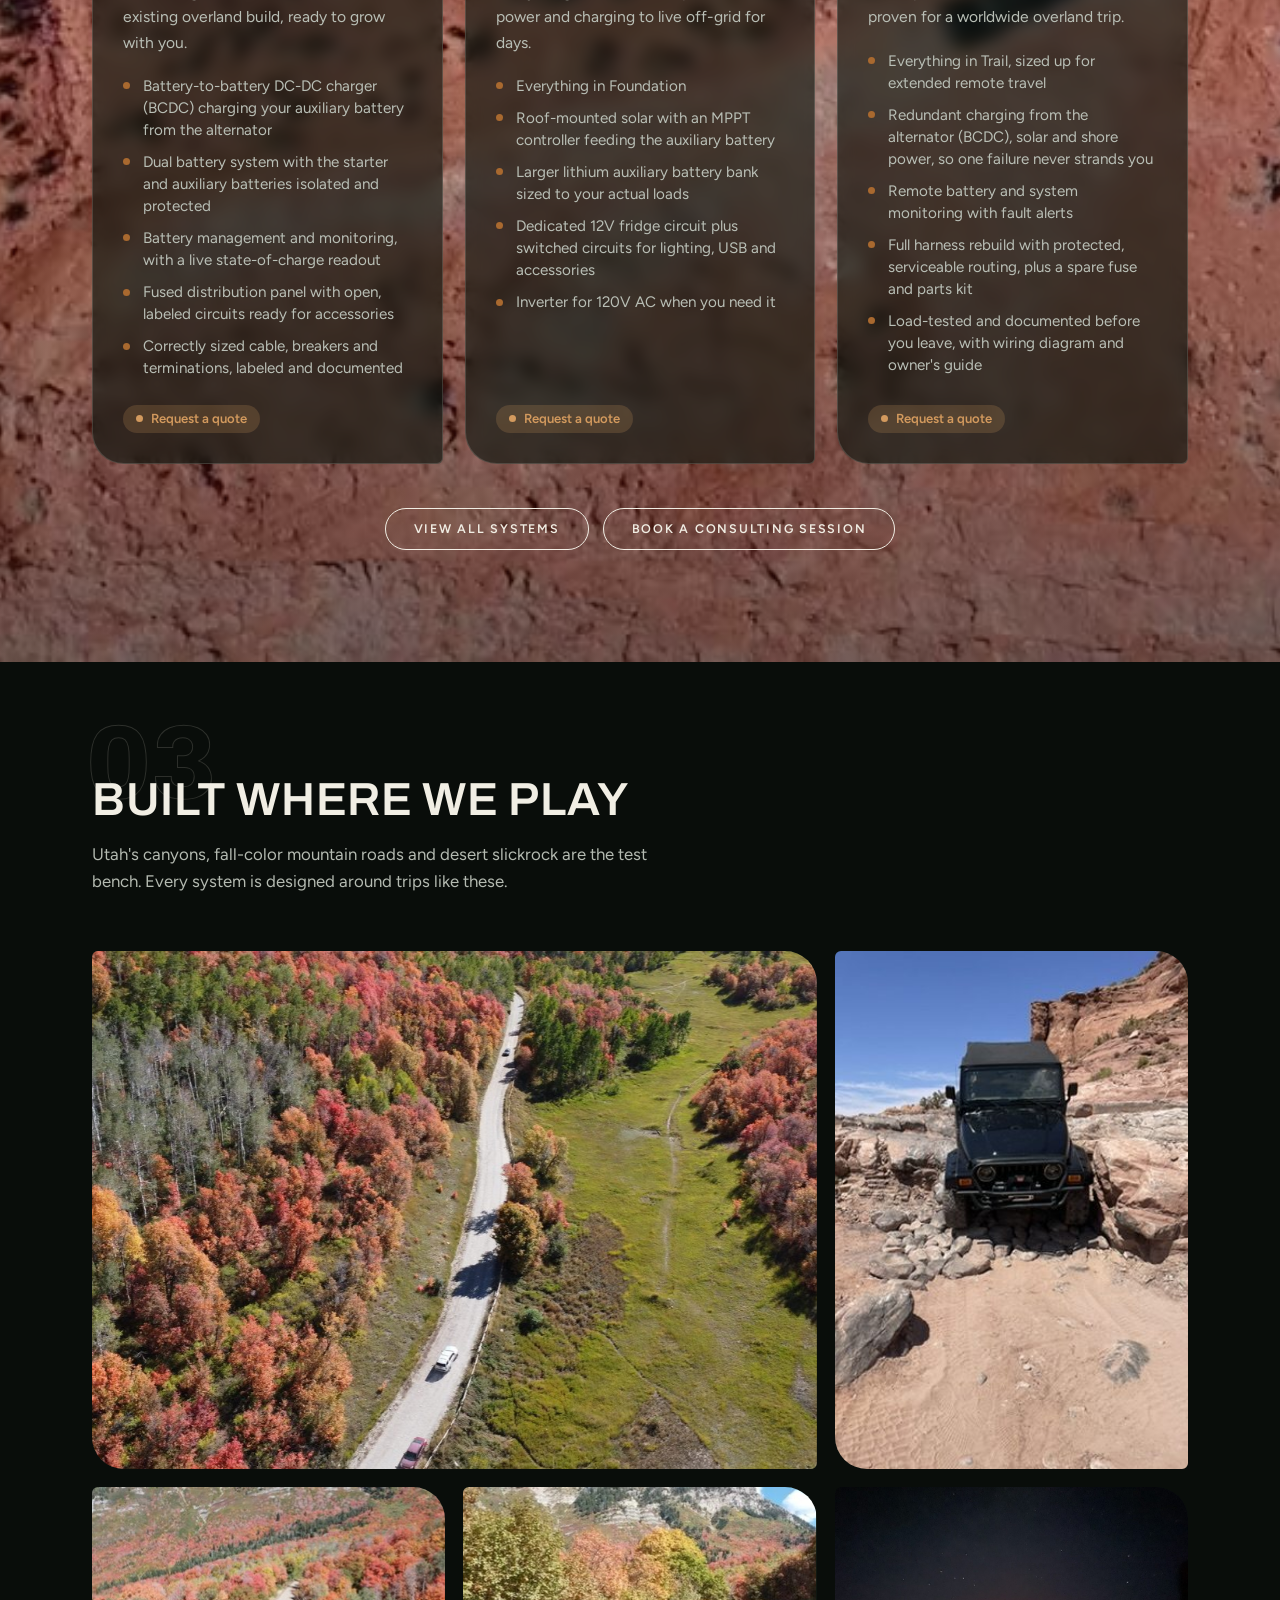
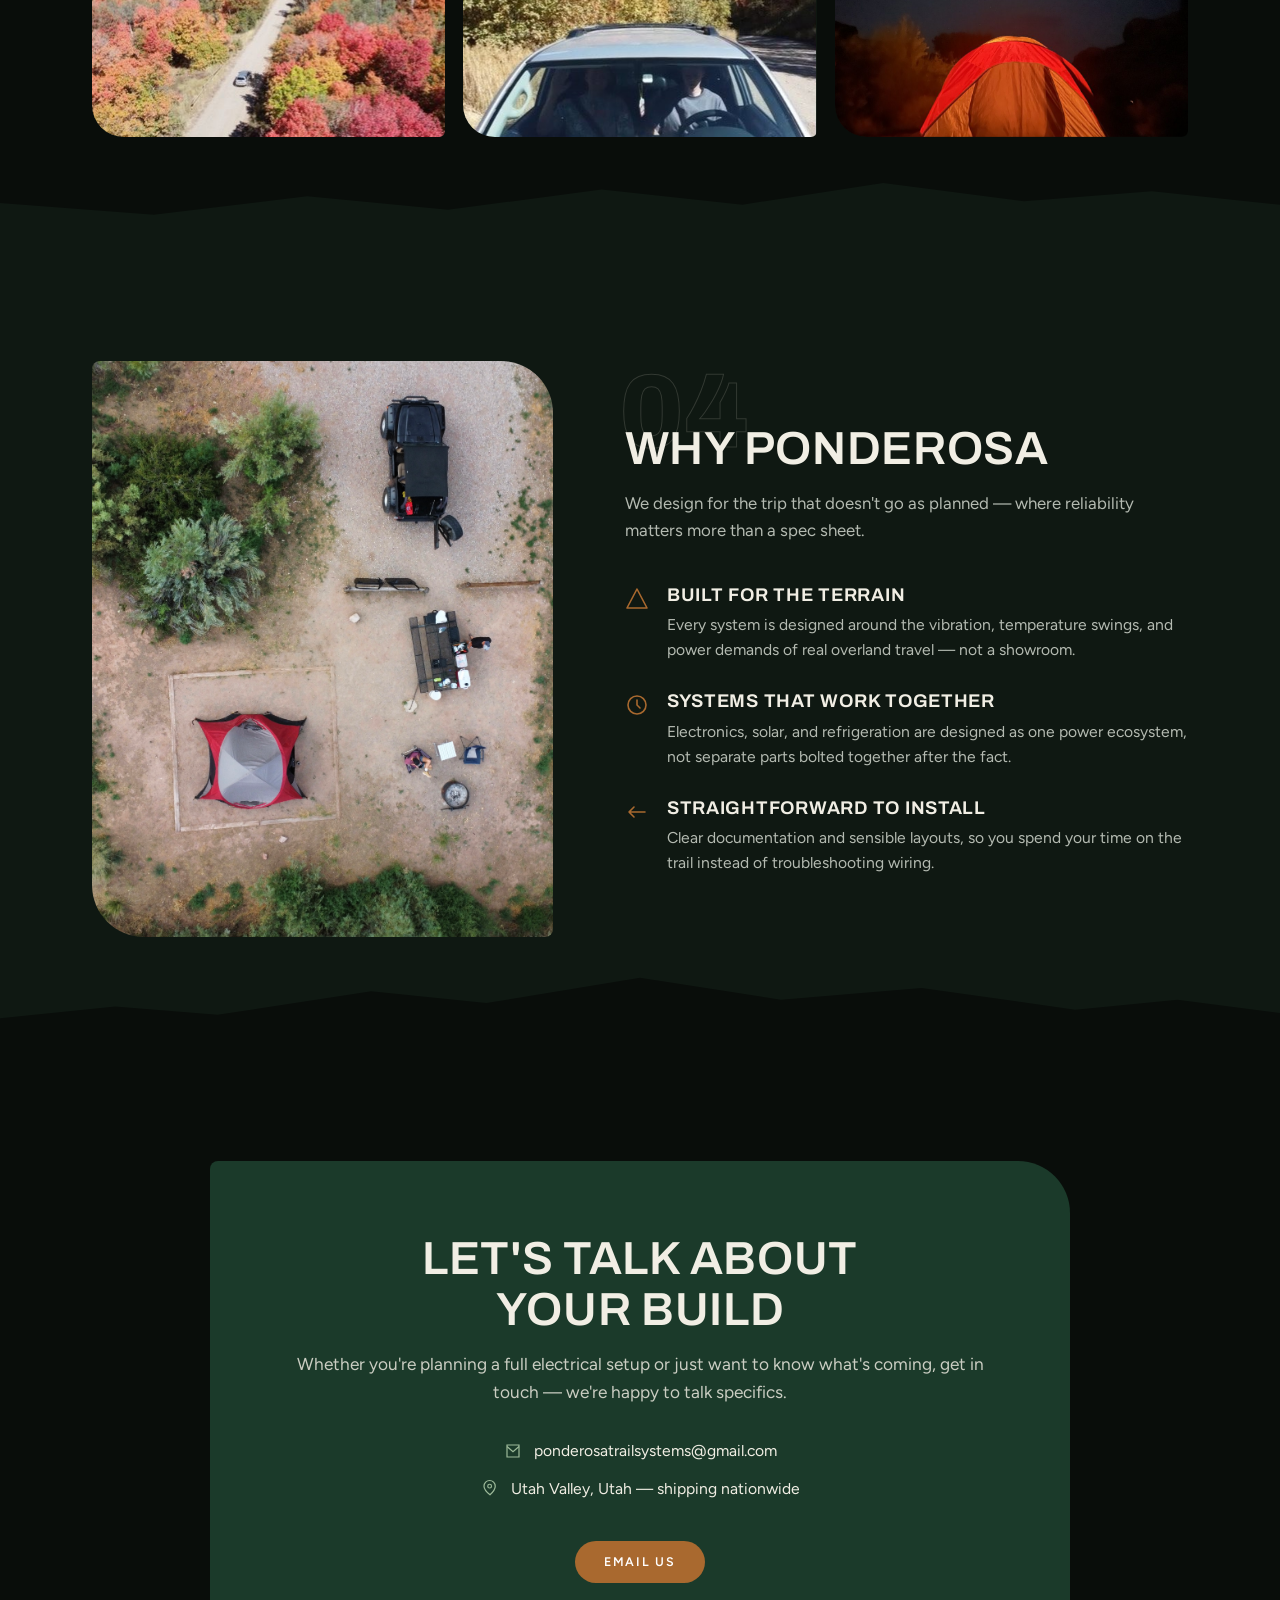
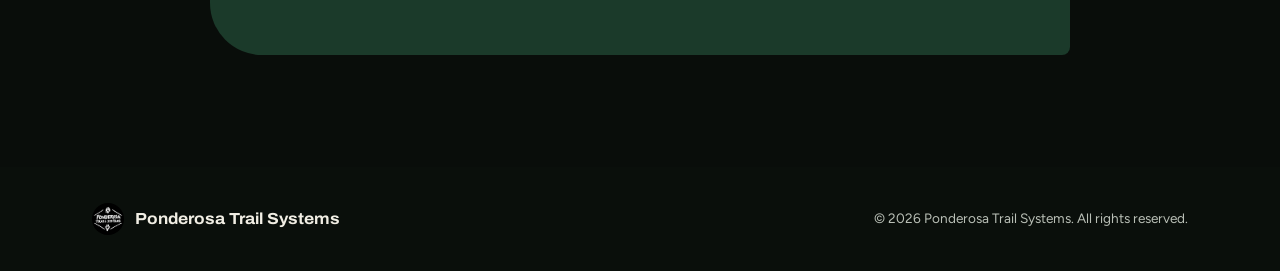
==== commit bd1e9906: "Cinematic redesign inspired by Ferrari concept: dark theme, full-screen hero, uppercase type, ghost " ====
--- a/index.html
+++ b/index.html
@@ -41,9 +41,17 @@
   </div>
 </header>
 
+<nav class="dot-nav" aria-label="Page sections">
+  <a href="#home" data-target="home" aria-label="Top"><span>01</span></a>
+  <a href="#systems" data-target="systems" aria-label="Packages"><span>02</span></a>
+  <a href="#gallery" data-target="gallery" aria-label="Gallery"><span>03</span></a>
+  <a href="#why" data-target="why" aria-label="Why Ponderosa"><span>04</span></a>
+  <a href="#contact" data-target="contact" aria-label="Contact"><span>05</span></a>
+</nav>
+
 <main id="top">
 
-  <section class="hero">
+  <section class="hero" id="home">
     <svg class="contour-bg" viewBox="0 0 1160 520" preserveAspectRatio="none" xmlns="http://www.w3.org/2000/svg">
       <path d="M-50 460 C 150 420, 250 480, 400 440 S 650 380, 800 420 S 1050 470, 1250 430" stroke="#1B3A2A" stroke-width="1.5" fill="none"/>
       <path d="M-50 490 C 150 450, 260 510, 420 470 S 660 410, 820 450 S 1060 500, 1250 460" stroke="#1B3A2A" stroke-width="1.5" fill="none"/>
@@ -51,33 +59,24 @@
       <path d="M-50 330 C 180 280, 320 350, 480 300 S 720 240, 880 290 S 1080 340, 1250 300" stroke="#24492F" stroke-width="1.5" fill="none" opacity="0.5"/>
     </svg>
     <div class="wrap hero-inner">
-      <h1>Power systems built for where the road ends.</h1>
+      <h1>Power built for<br>where the road ends.</h1>
       <p>A Utah Valley-based company helping overlanders build premium solutions to their overland electronic needs — engineered to hold up off-grid, not just on paper.</p>
       <div class="hero-actions">
+        <a href="systems.html#packages" class="btn btn-secondary btn-arrow">Explore packages</a>
         <a href="#contact" class="btn btn-primary">Get in touch</a>
-        <a href="systems.html" class="btn btn-secondary">View systems</a>
-      </div>
-    </div>
-  </section>
-
-  <div class="stat-strip surface-night ridge-top">
-    <div class="wrap">
-      <div class="stat-grid">
-        <div class="stat">
-          <div class="stat-number">12V</div>
-          <div class="stat-label">Systems engineered for real off-grid loads</div>
-        </div>
-        <div class="stat">
-          <div class="stat-number">3</div>
-          <div class="stat-label">Core product lines in development</div>
-        </div>
-        <div class="stat">
-          <div class="stat-number">100%</div>
-          <div class="stat-label">Built and tested for trail conditions</div>
-        </div>
-      </div>
-    </div>
-  </div>
+      </div>
+    </div>
+    <div class="scroll-cue" aria-hidden="true"><span>Scroll</span></div>
+  </section>
+
+  <nav class="quick-strip surface-night ridge-top" aria-label="Quick links">
+    <div class="wrap quick-grid">
+      <a href="systems.html#packages" class="quick-item"><span class="quick-label">Packages</span><span class="quick-sub">Foundation to Expedition</span></a>
+      <a href="systems.html#consulting" class="quick-item"><span class="quick-label">Consulting</span><span class="quick-sub">Plan the right build</span></a>
+      <a href="blog.html" class="quick-item"><span class="quick-label">Journal</span><span class="quick-sub">Guides from the trail</span></a>
+      <a href="about.html" class="quick-item"><span class="quick-label">Our story</span><span class="quick-sub">Built by someone who lives it</span></a>
+    </div>
+  </nav>
 
   <section id="systems">
     <video class="systems-video-bg" autoplay muted loop playsinline poster="systems-bg-poster.jpg">
@@ -85,7 +84,7 @@
     </video>
     <div class="systems-video-overlay"></div>
     <div class="wrap">
-      <div class="section-head reveal">
+      <div class="section-head reveal" data-num="02">
         <h2>Three ways to build your electrical system</h2>
         <p>Pick the package that fits your trip. Each one is a complete electrical rework for an existing overland build. Not sure which fits? Start with a consulting session.</p>
       </div>
@@ -141,9 +140,9 @@
     </div>
   </section>
 
-  <section class="gallery surface-night">
-    <div class="wrap">
-      <div class="section-head reveal">
+  <section class="gallery surface-night" id="gallery">
+    <div class="wrap">
+      <div class="section-head reveal" data-num="03">
         <h2>Built where we play</h2>
         <p>Utah's canyons, fall-color mountain roads and desert slickrock are the test bench. Every system is designed around trips like these.</p>
       </div>
@@ -164,7 +163,7 @@
           <img src="why-photo.jpg" alt="Overland camp setup at dusk">
         </div>
         <div class="why-text reveal">
-          <div class="section-head">
+          <div class="section-head" data-num="04">
             <h2>Why Ponderosa</h2>
             <p>We design for the trip that doesn't go as planned — where reliability matters more than a spec sheet.</p>
           </div>
--- a/style.css
+++ b/style.css
@@ -19,19 +19,19 @@
   --sage: #9DBA9A;
 
   /* light surfaces (default) */
-  --paper: #F7F5EF;
-  --mist: #E8EEE4;
+  --paper: #090d0a;
+  --mist: #0f1812;
 
   /* text: dark ink on light, flipped inside .on-dark areas below */
-  --bone: #1B2220;
-  --bone-dim: #4E5A54;
-  --tint: rgba(27, 34, 32, 0.07);
+  --bone: #F1EEE4;
+  --bone-dim: #B4BAB1;
+  --tint: rgba(236, 232, 220, 0.1);
 
   /* accent */
   --copper: #A9692F;
   --copper-hi: #D39A5E;
 
-  --line: rgba(27, 34, 32, 0.14);
+  --line: rgba(236, 232, 220, 0.14);
 
   /* type */
   --font-display: 'Archivo', 'Arial Narrow', Arial, sans-serif;
@@ -44,9 +44,13 @@
   --leaf-lg: 8px 52px 8px 52px;
   --ridge-h: 84px;
 
+  /* motion: critically damped spring feel (damping 1.0, no bounce) */
+  --ease-spring: cubic-bezier(0.22, 1, 0.36, 1);
+  --t-ui: 0.35s;
+
   /* current surface (set by .surface-night / .surface-pine) */
   --surface: var(--paper);
-  --card: #ffffff;
+  --card: #121b15;
 
   /* aliases kept so older inline references keep working */
   --black: var(--night);
@@ -69,7 +73,8 @@
   color: var(--bone);
   font-family: var(--font-text);
   font-size: 17px;
-  line-height: 1.65;
+  line-height: 1.6;
+  letter-spacing: 0;
   -webkit-font-smoothing: antialiased;
   text-rendering: optimizeLegibility;
 }
@@ -81,27 +86,30 @@
 }
 
 h1 {
-  font-weight: 800;
-  font-stretch: 112%;
-  letter-spacing: -0.025em;
+  font-weight: 650;
+  font-stretch: 100%;
+  text-transform: uppercase;
+  letter-spacing: 0.01em;
   line-height: 1.02;
   font-size: clamp(2.3rem, 5.6vw, 4.4rem);
 }
 
 h2 {
-  font-weight: 760;
-  font-stretch: 108%;
-  letter-spacing: -0.02em;
-  line-height: 1.08;
+  font-weight: 600;
+  font-stretch: 100%;
+  text-transform: uppercase;
+  letter-spacing: 0.015em;
+  line-height: 1.1;
   font-size: clamp(1.85rem, 3.8vw, 2.9rem);
 }
 
 h3 {
-  font-weight: 700;
+  font-weight: 650;
   font-stretch: 100%;
-  letter-spacing: -0.01em;
-  line-height: 1.2;
-  font-size: 1.3rem;
+  text-transform: uppercase;
+  letter-spacing: 0.04em;
+  line-height: 1.22;
+  font-size: 1.15rem;
 }
 
 p { max-width: 64ch; }
@@ -125,8 +133,8 @@
 
 /* ---------- Surfaces and ridge-line edges ---------- */
 
-.surface-night { --surface: var(--paper); --card: #ffffff; background: var(--surface); }
-.surface-pine  { --surface: var(--mist);  --card: #ffffff; background: var(--surface); }
+.surface-night { --surface: var(--paper); --card: #121b15; background: var(--surface); }
+.surface-pine  { --surface: var(--mist);  --card: #0a110c; background: var(--surface); }
 
 /* Dark areas (photo heroes, header, footer, forest panels) use light text */
 header, .hero, .systems-hero, .about-hero, #systems, footer, .contact-info, .consult-callout {
@@ -171,31 +179,32 @@
   align-items: center;
   justify-content: space-between;
   gap: 20px;
-  max-width: 1160px;
+  max-width: 1320px;
   margin: 0 auto;
   padding: 9px 10px 9px 16px;
   border-radius: 999px;
-  border: 1px solid rgba(236, 232, 220, 0.18);
-  background: rgba(10, 15, 11, 0.4);
-  -webkit-backdrop-filter: blur(14px) saturate(1.1);
-  backdrop-filter: blur(14px) saturate(1.1);
+  border: 1px solid transparent;
+  background: transparent;
   transition: background 0.3s ease, border-color 0.3s ease;
 }
 
 header.scrolled .nav {
-  background: rgba(10, 15, 11, 0.86);
+  -webkit-backdrop-filter: blur(14px);
+  backdrop-filter: blur(14px);
+  background: rgba(9, 13, 10, 0.82);
   border-color: var(--line);
 }
 
 .brand {
+  text-transform: uppercase;
+  letter-spacing: 0.12em;
   display: flex;
   align-items: center;
   gap: 11px;
   font-family: var(--font-display);
   font-weight: 700;
   font-stretch: 108%;
-  font-size: 1.02rem;
-  letter-spacing: -0.01em;
+  font-size: 0.82rem;
   text-decoration: none;
   color: var(--bone);
   white-space: nowrap;
@@ -222,11 +231,15 @@
   text-decoration: none;
   color: var(--bone-dim);
   font-weight: 500;
-  font-size: 0.94rem;
+  font-size: 0.76rem;
+  text-transform: uppercase;
+  letter-spacing: 0.14em;
   padding: 8px 14px;
   border-radius: 999px;
-  transition: color 0.2s ease, background 0.2s ease;
-}
+  transition: color 0.2s ease, background 0.2s ease, transform var(--t-ui) var(--ease-spring);
+}
+
+.nav-links a:active { transform: scale(0.96); transition-duration: 0.1s; }
 
 .nav-links a:hover { color: var(--bone); background: rgba(236, 232, 220, 0.08); }
 .nav-links a[aria-current="page"] { color: var(--bone); background: rgba(236, 232, 220, 0.12); }
@@ -240,7 +253,7 @@
   padding: 10px 20px;
   border-radius: 999px;
   white-space: nowrap;
-  transition: background 0.2s ease;
+  transition: background 0.2s ease, transform var(--t-ui) var(--ease-spring);
 }
 
 .nav-cta:hover { background: var(--copper-hi); }
@@ -284,12 +297,18 @@
   border: 1.5px solid transparent;
   font-family: var(--font-text);
   font-weight: 600;
-  font-size: 0.98rem;
+  font-size: 0.78rem;
+  text-transform: uppercase;
+  letter-spacing: 0.14em;
   line-height: 1;
   text-decoration: none;
   cursor: pointer;
-  transition: background 0.2s ease, border-color 0.2s ease;
-}
+  touch-action: manipulation;
+  -webkit-tap-highlight-color: transparent;
+  transition: background 0.2s ease, border-color 0.2s ease, transform var(--t-ui) var(--ease-spring);
+}
+
+.btn:active, .nav-cta:active { transform: scale(0.96); transition-duration: 0.1s; }
 
 .btn-primary { background: var(--copper); color: #fff; }
 .btn-primary:hover { background: var(--copper-hi); }
@@ -308,7 +327,11 @@
 }
 
 .hero {
-  padding: 200px 0 168px;
+  min-height: 100vh;
+  min-height: 100svh;
+  display: flex;
+  align-items: center;
+  padding: 160px 0 120px;
   background-image:
     linear-gradient(90deg, rgba(10, 15, 11, 0.74) 0%, rgba(10, 15, 11, 0.38) 55%, rgba(10, 15, 11, 0.08) 100%),
     linear-gradient(180deg, rgba(10, 15, 11, 0.35) 0%, rgba(10, 15, 11, 0.15) 50%, rgba(10, 15, 11, 0.6) 100%),
@@ -330,11 +353,12 @@
 .hero-inner {
   position: relative;
   z-index: 1;
-  max-width: 800px;
+  max-width: 1160px;
 }
 
 .hero h1 {
-  margin-bottom: 24px;
+  font-size: clamp(2.6rem, 7.2vw, 6rem);
+  margin-bottom: 26px;
   text-shadow: 0 2px 22px rgba(0, 0, 0, 0.5);
 }
 
@@ -432,6 +456,13 @@
   gap: 22px;
 }
 
+.plate, .item-tile, .post-card, .value-item {
+  transition: transform var(--t-ui) var(--ease-spring), border-color 0.2s ease;
+}
+
+.post-card:hover, .item-tile:hover, .value-item:hover { transform: translateY(-3px); }
+.post-card:active { transform: scale(0.985); transition-duration: 0.1s; }
+
 .plate {
   display: flex;
   flex-direction: column;
@@ -440,7 +471,7 @@
   border-radius: var(--leaf);
   border: 1px solid var(--line);
   background: var(--card);
-  box-shadow: 0 6px 20px rgba(27, 34, 32, 0.06);
+  box-shadow: none;
 }
 
 .plate-icon {
@@ -465,8 +496,8 @@
   gap: 8px;
   padding: 6px 13px;
   border-radius: 999px;
-  background: rgba(61, 107, 74, 0.14);
-  color: var(--forest-hi);
+  background: rgba(157, 186, 154, 0.16);
+  color: var(--sage);
   font-size: 0.82rem;
   font-weight: 600;
   line-height: 1.2;
@@ -474,8 +505,8 @@
 
 .plate-status.live,
 .item-status.live {
-  background: rgba(183, 122, 63, 0.16);
-  color: #8A5420;
+  background: rgba(211, 154, 94, 0.2);
+  color: var(--copper-hi);
 }
 
 #systems .plate {
@@ -555,7 +586,8 @@
   width: 100%;
   height: 100%;
   object-fit: cover;
-  transition: transform 0.6s ease;
+  transition: transform 0.8s var(--ease-spring);
+  will-change: transform;
 }
 
 .gallery-grid figure:hover img { transform: scale(1.04); }
@@ -784,7 +816,7 @@
 }
 
 .item-tile {
-  box-shadow: 0 6px 20px rgba(27, 34, 32, 0.06);
+  box-shadow: none;
   display: flex;
   flex-direction: column;
   align-items: flex-start;
@@ -863,7 +895,7 @@
 .signature-title {
   margin-top: 8px;
   font-size: 0.92rem;
-  color: #8A5420;
+  color: var(--copper-hi);
 }
 
 .values-grid {
@@ -873,7 +905,7 @@
 }
 
 .value-item {
-  box-shadow: 0 6px 20px rgba(27, 34, 32, 0.06);
+  box-shadow: none;
   padding: 34px 28px;
   background: var(--card);
   border: 1px solid var(--line);
@@ -906,7 +938,7 @@
 }
 
 .post-card {
-  box-shadow: 0 6px 20px rgba(27, 34, 32, 0.06);
+  box-shadow: none;
   display: flex;
   flex-direction: column;
   align-items: flex-start;
@@ -926,8 +958,8 @@
   padding: 4px 12px;
   margin-bottom: 18px;
   border-radius: 999px;
-  background: rgba(61, 107, 74, 0.14);
-  color: var(--forest-hi);
+  background: rgba(157, 186, 154, 0.16);
+  color: var(--sage);
   font-size: 0.8rem;
   font-weight: 600;
   line-height: 1.3;
@@ -945,7 +977,7 @@
 .post-read-more {
   font-size: 0.92rem;
   font-weight: 600;
-  color: #8A5420;
+  color: var(--copper-hi);
 }
 
 .post-full {
@@ -981,7 +1013,7 @@
   margin-top: 12px;
   font-size: 0.92rem;
   font-weight: 600;
-  color: #8A5420;
+  color: var(--copper-hi);
   text-decoration: none;
 }
 
@@ -992,7 +1024,7 @@
 .reveal {
   opacity: 0;
   transform: translateY(12px);
-  transition: opacity 0.6s ease, transform 0.6s ease;
+  transition: opacity 0.7s ease, transform 0.8s var(--ease-spring);
 }
 
 .reveal.in {
@@ -1002,7 +1034,9 @@
 
 @media (prefers-reduced-motion: reduce) {
   html { scroll-behavior: auto; }
-  .reveal { opacity: 1; transform: none; transition: none; }
+  .reveal { transform: none; transition: opacity 0.4s ease; }
+  .gallery-grid figure:hover img, .post-card:hover, .item-tile:hover, .value-item:hover { transform: none; }
+  .btn:active, .nav-cta:active, .nav-links a:active, .post-card:active { transform: none; }
 }
 
 /* ---------- Responsive ---------- */
@@ -1016,10 +1050,22 @@
   .nav { padding: 8px 8px 8px 14px; }
   .menu-toggle { display: inline-block; }
 
-  .nav-links { display: none; }
+  .nav-links {
+    display: flex;
+    opacity: 0;
+    visibility: hidden;
+    pointer-events: none;
+    transform: translateY(-8px) scale(0.97);
+    transform-origin: top center;
+    transition: opacity 0.25s ease, transform var(--t-ui) var(--ease-spring), visibility 0s linear 0.35s;
+  }
 
   header.menu-open .nav-links {
-    display: flex;
+    opacity: 1;
+    visibility: visible;
+    pointer-events: auto;
+    transform: none;
+    transition-delay: 0s;
     flex-direction: column;
     align-items: stretch;
     gap: 2px;
@@ -1070,3 +1116,195 @@
   .nav-cta { display: none; }
   .contact-info { padding: 52px 24px; }
 }
+
+/* ---------- Added photography ---------- */
+
+.post-card { overflow: hidden; }
+
+.post-thumb {
+  width: calc(100% + 56px);
+  max-width: none;
+  height: 190px;
+  margin: -30px -28px 22px;
+  object-fit: cover;
+}
+
+.about-photos { padding: 0 0 104px; }
+
+.photo-pair {
+  display: grid;
+  grid-template-columns: 1fr 1fr;
+  gap: 22px;
+  max-width: 820px;
+  margin: 0 auto;
+}
+
+.photo-pair figure {
+  aspect-ratio: 4 / 5;
+  overflow: hidden;
+  border-radius: var(--leaf);
+}
+
+
+.photo-pair img { width: 100%; height: 100%; object-fit: cover; }
+
+@media (max-width: 560px) {
+  .photo-pair { gap: 12px; }
+}
+
+/* ---------- Accessibility: materials and contrast ---------- */
+
+@media (prefers-reduced-transparency: reduce) {
+  .nav, header.scrolled .nav { background: #0a0f0b; -webkit-backdrop-filter: none; backdrop-filter: none; }
+  #systems .plate { background: #0f1a13; -webkit-backdrop-filter: none; backdrop-filter: none; }
+  header.menu-open .nav-links { background: #0a0f0b; }
+}
+
+@media (prefers-contrast: more) {
+  :root { --line: rgba(236, 232, 220, 0.5); --bone-dim: #e2dfd5; }
+  header, .hero, .systems-hero, .about-hero, #systems, footer, .contact-info, .consult-callout { --line: rgba(236, 232, 220, 0.5); --bone-dim: #e2dfd5; }
+  .btn-secondary { border-width: 2px; }
+}
+
+/* ---------- Cinematic details ---------- */
+
+.btn-arrow::after {
+  content: '\2192';
+  margin-left: 12px;
+  font-size: 1.1em;
+  letter-spacing: 0;
+  transition: transform var(--t-ui) var(--ease-spring);
+}
+
+.btn-arrow:hover::after { transform: translateX(4px); }
+
+/* vertical scroll cue, bottom-left of the hero */
+.scroll-cue {
+  position: absolute;
+  left: 32px;
+  bottom: 56px;
+  z-index: 2;
+  display: flex;
+  align-items: center;
+  gap: 14px;
+  writing-mode: vertical-rl;
+  transform: rotate(180deg);
+  font-size: 0.68rem;
+  letter-spacing: 0.3em;
+  text-transform: uppercase;
+  color: var(--bone-dim);
+}
+
+.scroll-cue::after {
+  content: '';
+  width: 1px;
+  height: 56px;
+  background: linear-gradient(180deg, transparent, var(--bone));
+}
+
+/* numbered side indicator */
+.dot-nav {
+  position: fixed;
+  right: 22px;
+  top: 50%;
+  transform: translateY(-50%);
+  z-index: 40;
+  display: flex;
+  flex-direction: column;
+  align-items: flex-end;
+  gap: 14px;
+}
+
+.dot-nav a {
+  display: flex;
+  align-items: center;
+  gap: 10px;
+  text-decoration: none;
+  color: var(--bone-dim);
+  font-size: 0.68rem;
+  letter-spacing: 0.18em;
+}
+
+.dot-nav a span { opacity: 0; transform: translateX(6px); transition: opacity 0.3s ease, transform var(--t-ui) var(--ease-spring); }
+.dot-nav a::after {
+  content: '';
+  width: 6px;
+  height: 6px;
+  border-radius: 50%;
+  background: rgba(236, 232, 220, 0.4);
+  transition: background 0.3s ease, transform var(--t-ui) var(--ease-spring);
+}
+
+.dot-nav a:hover span, .dot-nav a.active span { opacity: 1; transform: none; }
+.dot-nav a.active { color: var(--copper-hi); }
+.dot-nav a.active::after { background: var(--copper-hi); transform: scale(1.5); }
+
+/* ghost section numerals */
+.section-head[data-num] { position: relative; }
+
+.section-head[data-num]::before {
+  content: attr(data-num);
+  position: absolute;
+  left: -6px;
+  top: -62px;
+  font-family: var(--font-display);
+  font-weight: 800;
+  font-size: 6.5rem;
+  line-height: 1;
+  color: transparent;
+  -webkit-text-stroke: 1px rgba(236, 232, 220, 0.16);
+  pointer-events: none;
+}
+
+.section-head[data-num] h2 { position: relative; }
+
+/* quick-link strip under the hero */
+.quick-strip { padding: 0; }
+
+.quick-grid {
+  display: grid;
+  grid-template-columns: repeat(4, 1fr);
+}
+
+.quick-item {
+  display: flex;
+  flex-direction: column;
+  gap: 6px;
+  padding: 34px 28px;
+  text-decoration: none;
+  border-left: 1px solid var(--line);
+  transition: background 0.3s ease;
+}
+
+.quick-item:first-child { border-left: none; padding-left: 0; }
+.quick-item:hover { background: var(--tint); }
+.quick-item:first-child:hover { background: transparent; }
+
+.quick-label {
+  font-family: var(--font-display);
+  font-weight: 650;
+  font-size: 0.95rem;
+  letter-spacing: 0.14em;
+  text-transform: uppercase;
+}
+
+.quick-label::after { content: '\2192'; margin-left: 10px; color: var(--copper-hi); }
+.quick-sub { color: var(--bone-dim); font-size: 0.9rem; }
+
+@media (max-width: 1100px) { .dot-nav { display: none; } }
+
+@media (max-width: 860px) {
+  .scroll-cue { display: none; }
+  .quick-grid { grid-template-columns: 1fr 1fr; }
+  .quick-item { padding: 22px 16px; border-left: none; border-top: 1px solid var(--line); }
+  .quick-item:first-child { padding-left: 16px; }
+  .section-head[data-num]::before { font-size: 4.5rem; top: -44px; }
+  .hero { padding: 130px 0 90px; }
+}
+
+/* long reading titles stay in sentence case */
+.post-card h3, .post-full h2, .post-full h3, .consult-callout h3 {
+  text-transform: none;
+  letter-spacing: -0.01em;
+  font-weight: 700;
+}
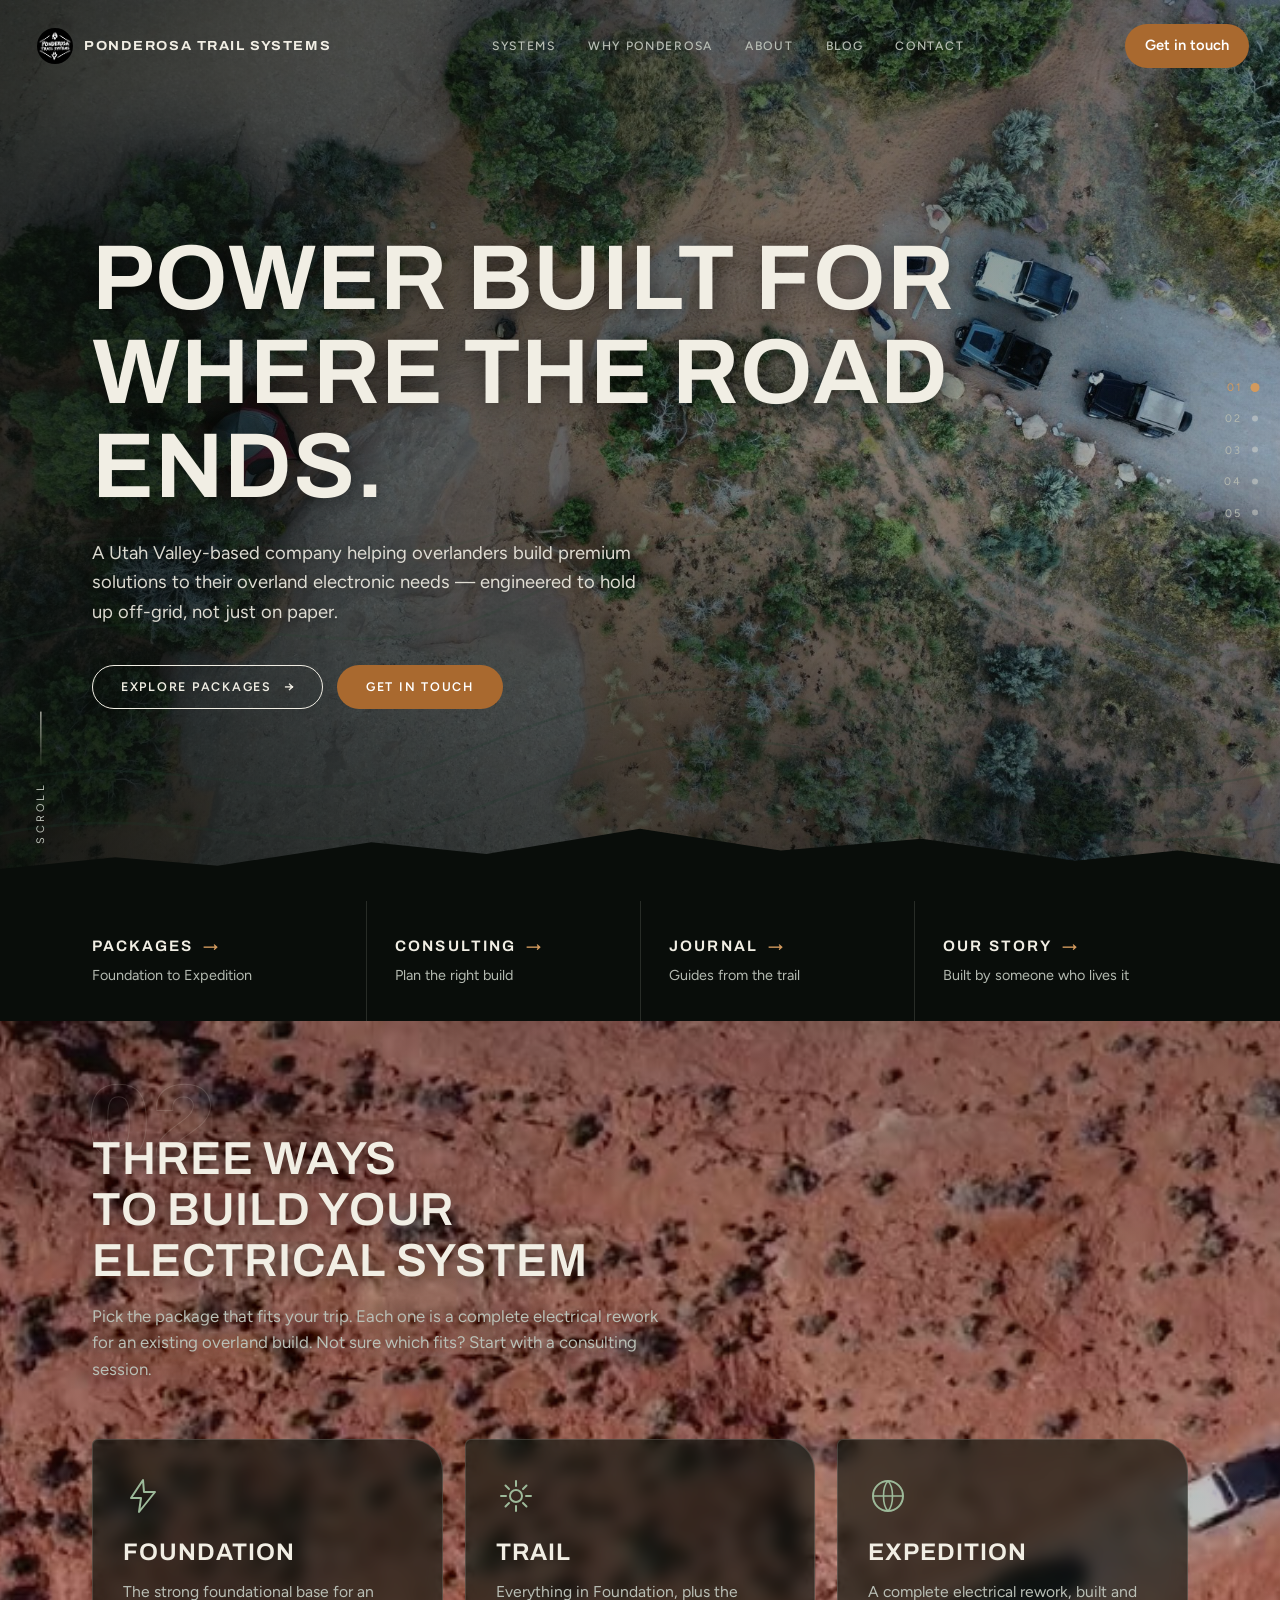
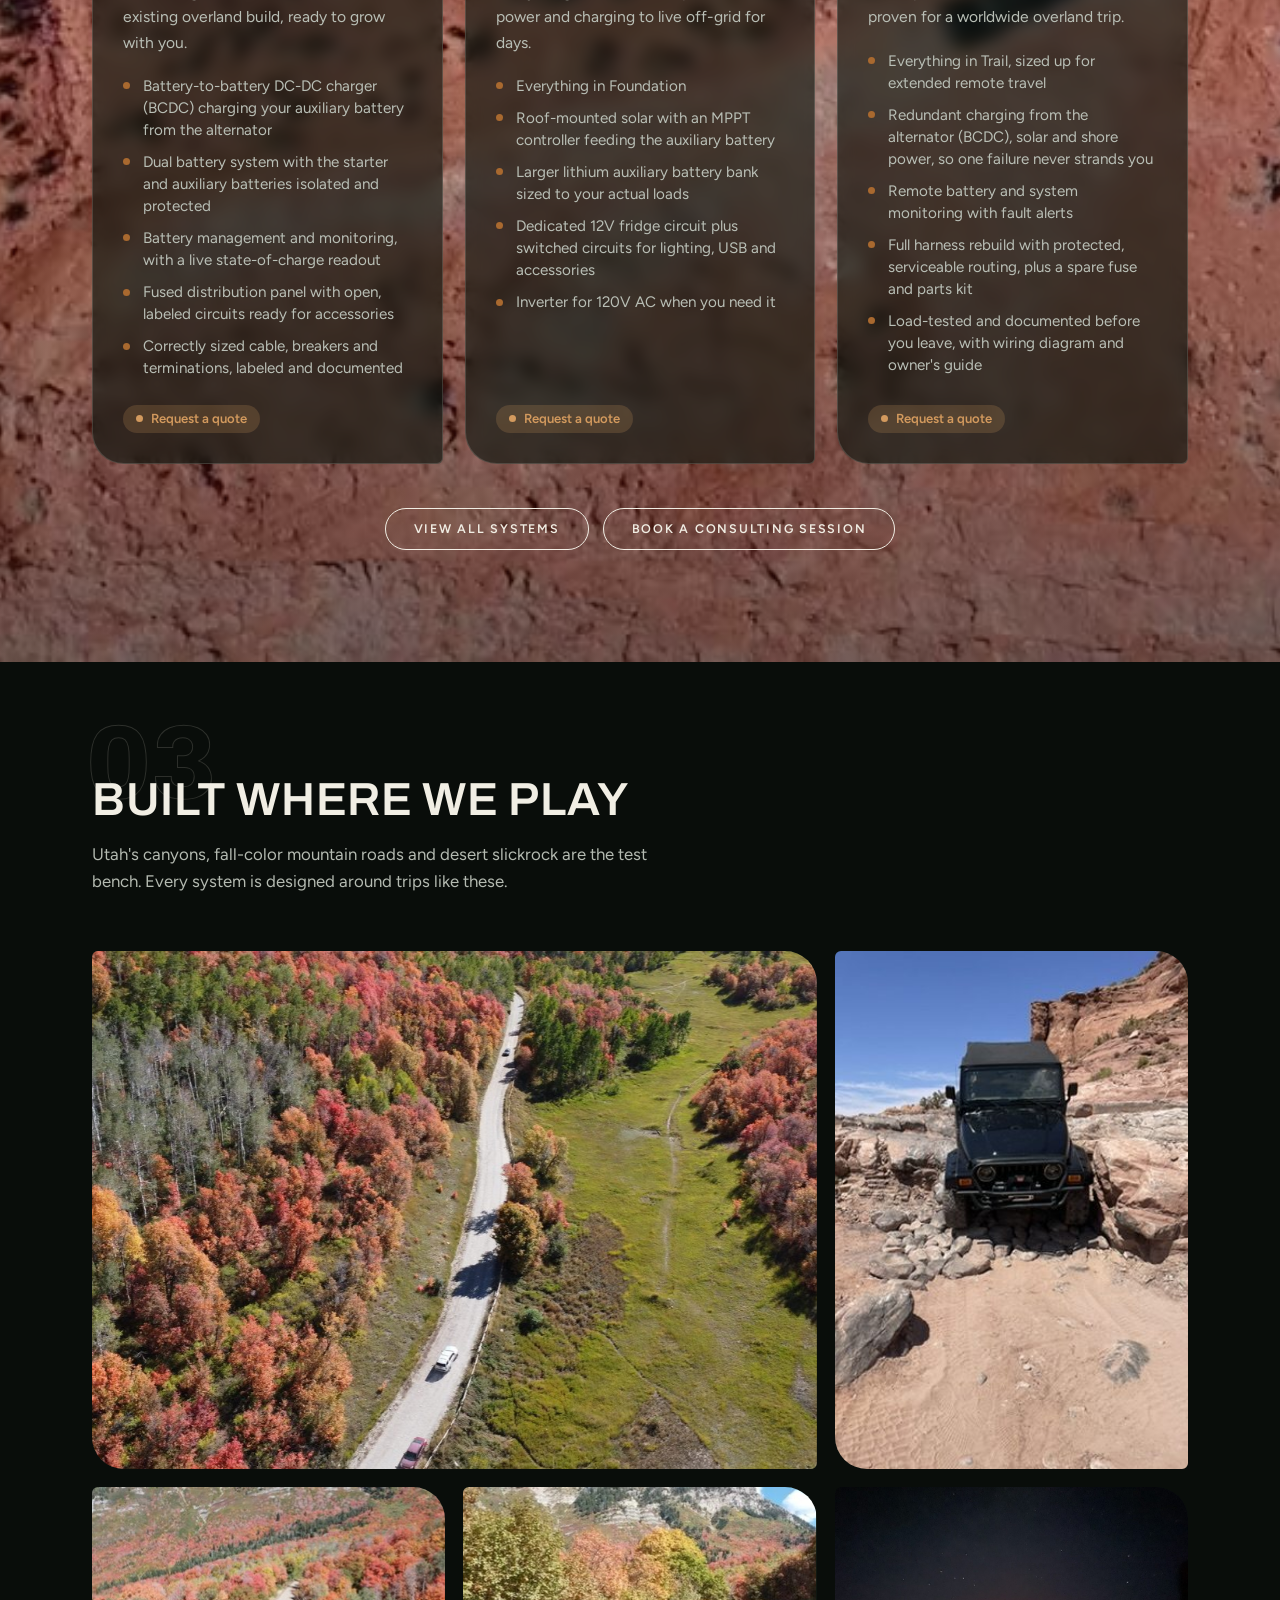
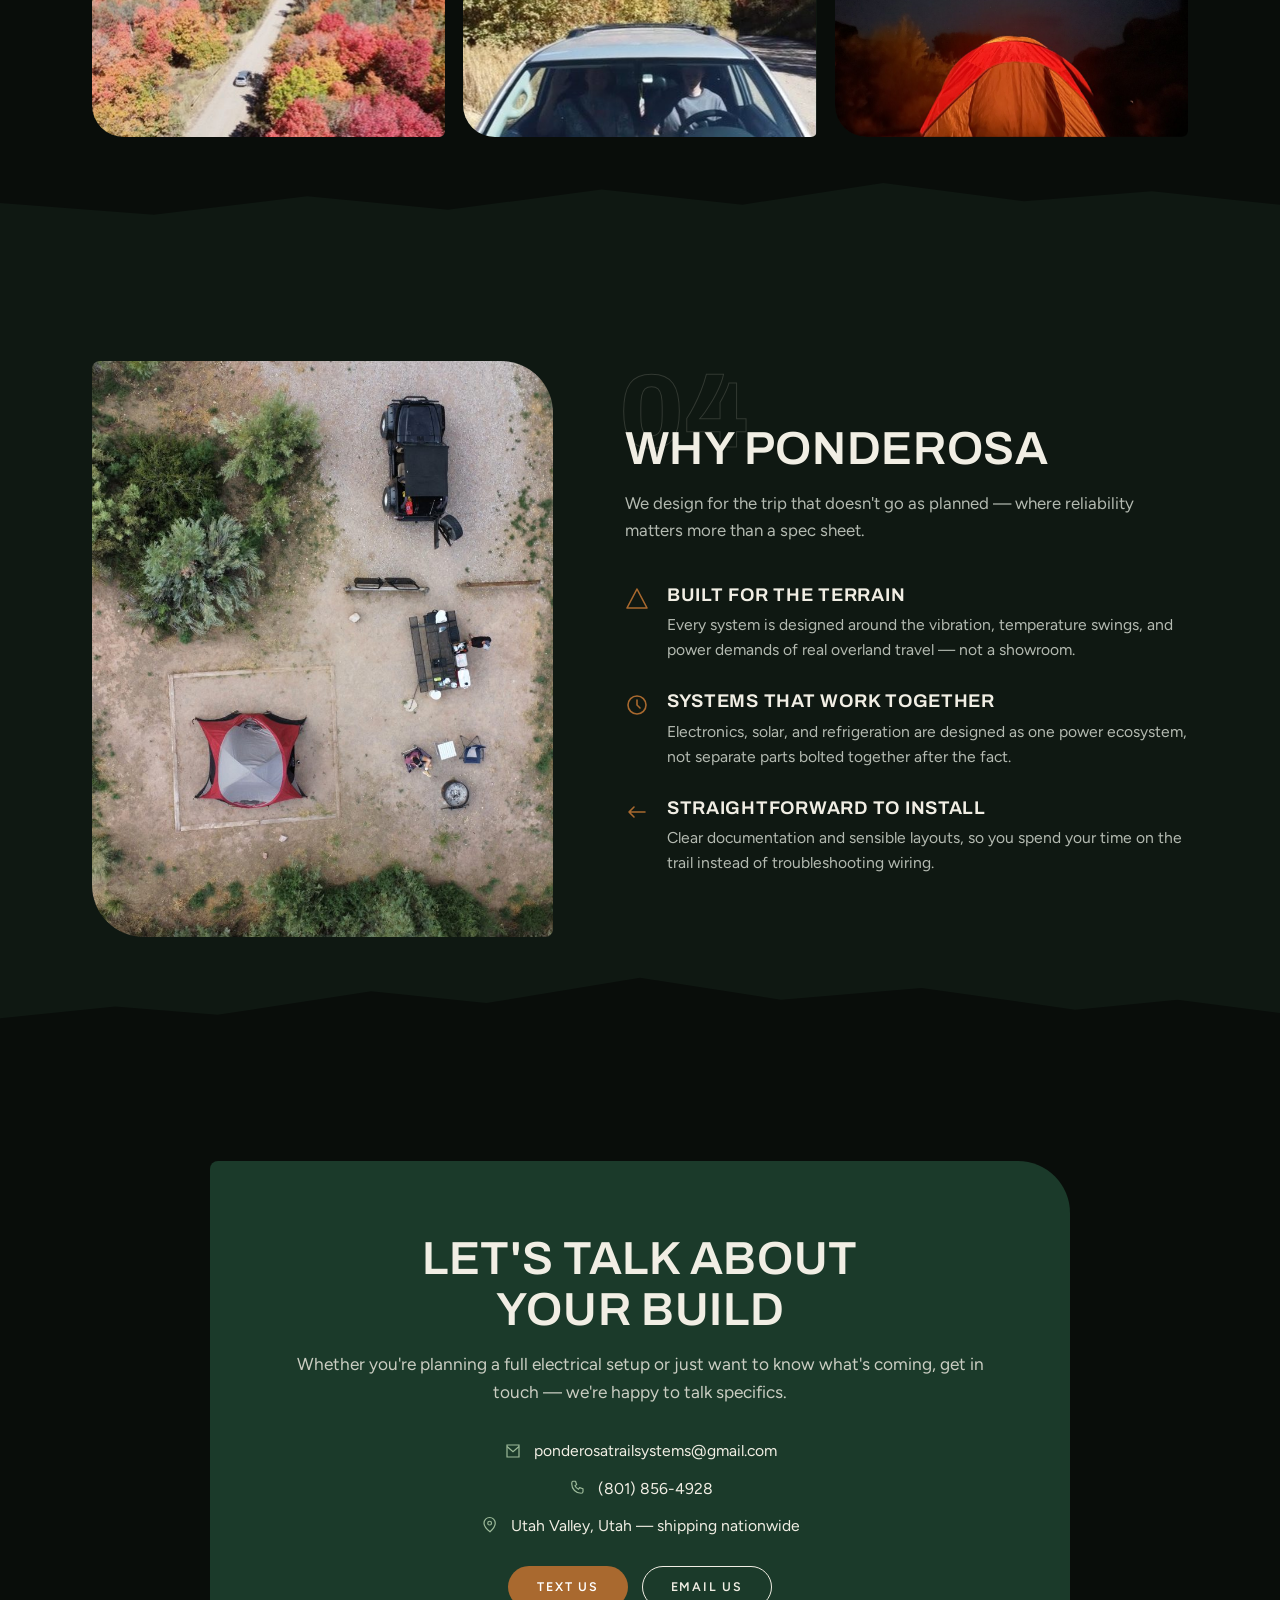
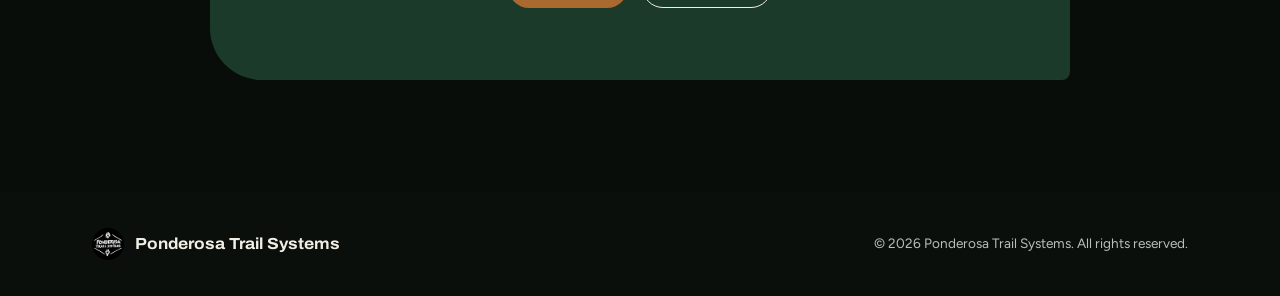
==== commit be37f28c: "Add phone number and prefilled Text us button to contact section Co-Authored-By: Claude Sonnet 5.5 <" ====
--- a/index.html
+++ b/index.html
@@ -205,10 +205,17 @@
           ponderosatrailsystems@gmail.com
         </div>
         <div class="contact-detail">
+          <svg viewBox="0 0 24 24" fill="none" xmlns="http://www.w3.org/2000/svg"><path d="M6.5 3H10L11.5 7.5L9.3 9C10.3 11 12 12.7 14 13.7L15.5 11.5L20 13V16.5C20 17.9 18.9 19 17.5 19C10.6 19 5 13.4 5 6.5C5 4.6 5.6 3 6.5 3Z" stroke="currentColor" stroke-width="1.6" stroke-linejoin="round"/></svg>
+          <a href="tel:+18018564928">(801) 856-4928</a>
+        </div>
+        <div class="contact-detail">
           <svg viewBox="0 0 24 24" fill="none" xmlns="http://www.w3.org/2000/svg"><path d="M12 21C12 21 19 14.5 19 9.5C19 5.36 15.64 2 11.5 2C7.36 2 4 5.36 4 9.5C4 14.5 12 21 12 21Z" stroke="currentColor" stroke-width="1.6"/><circle cx="11.5" cy="9.5" r="2.5" stroke="currentColor" stroke-width="1.6"/></svg>
           Utah Valley, Utah — shipping nationwide
         </div>
-        <a href="mailto:ponderosatrailsystems@gmail.com" class="btn btn-primary">Email us</a>
+        <div class="contact-actions">
+          <a href="sms:+18018564928?&body=Hey%20Connelly%2C%20I%27ve%20been%20looking%20on%20the%20Ponderosa%20Trail%20Systems%20website%20and%20I%27ve%20got%20a%20couple%20questions" class="btn btn-primary">Text us</a>
+          <a href="mailto:ponderosatrailsystems@gmail.com" class="btn btn-secondary">Email us</a>
+        </div>
       </div>
     </div>
   </section>
--- a/style.css
+++ b/style.css
@@ -1051,6 +1051,17 @@
   .menu-toggle { display: inline-block; }
 
   .nav-links {
+    position: absolute;
+    top: 74px;
+    left: 14px;
+    right: 14px;
+    flex-direction: column;
+    align-items: stretch;
+    gap: 2px;
+    padding: 12px;
+    border-radius: var(--leaf);
+    border: 1px solid var(--line);
+    background: rgba(10, 15, 11, 0.96);
     display: flex;
     opacity: 0;
     visibility: hidden;
@@ -1308,3 +1319,54 @@
   letter-spacing: -0.01em;
   font-weight: 700;
 }
+
+/* ---------- Mobile polish ---------- */
+
+@media (max-width: 860px) {
+  /* hero: photo sits at its natural scale in the upper part, text rests on a solid fade */
+  .hero {
+    min-height: 92svh;
+    align-items: flex-end;
+    padding: 120px 0 56px;
+    background-color: var(--night);
+    background-image:
+      linear-gradient(180deg, rgba(9, 13, 10, 0.5) 0%, rgba(9, 13, 10, 0) 22%, rgba(9, 13, 10, 0.78) 52%, #090d0a 72%),
+      url('hero-photo.jpg');
+    background-size: 100% 100%, auto 68%;
+    background-position: center, center top;
+    background-repeat: no-repeat;
+  }
+
+  .hero h1 { font-size: clamp(1.9rem, 8.4vw, 3rem); }
+  .hero p { font-size: 1.02rem; }
+
+  /* skip the heavy video on phones: solid dark section with a soft glow */
+  .systems-video-bg { display: none; }
+  .systems-video-overlay { background: radial-gradient(120% 60% at 50% 0%, #13241a 0%, #0b120d 70%); }
+
+  /* gallery: one calm column at natural proportions */
+  .gallery-grid { grid-template-columns: 1fr; grid-auto-rows: auto; gap: 14px; }
+  .gallery-grid figure, .g-a, .g-b, .g-c, .g-d, .g-e { grid-column: auto; grid-row: auto; aspect-ratio: 4 / 3; }
+  .g-b { aspect-ratio: 4 / 5; }
+
+  .section-head[data-num] { padding-top: 34px; }
+  .section-head[data-num]::before { top: -6px; left: -2px; }
+  .why-image { aspect-ratio: 4 / 3; margin-bottom: 8px; }
+
+  .category-banner { aspect-ratio: 4 / 3; max-height: none; }
+  .photo-pair { grid-template-columns: 1fr 1fr; }
+  .post-thumb { height: 170px; }
+}
+
+@media (max-width: 560px) {
+  .brand { font-size: 0.7rem; letter-spacing: 0.06em; gap: 9px; }
+  .brand-mark { width: 32px; height: 32px; }
+  .hero-actions .btn { width: 100%; }
+  .wrap { padding: 0 20px; }
+}
+
+.contact-actions { display: flex; justify-content: center; flex-wrap: wrap; gap: 14px; margin-top: 28px; }
+.contact-info .contact-actions .btn { margin-top: 0; }
+.contact-detail a { text-decoration: none; }
+.contact-detail a:hover { text-decoration: underline; }
+@media (max-width: 560px) { .contact-actions .btn { width: 100%; } }
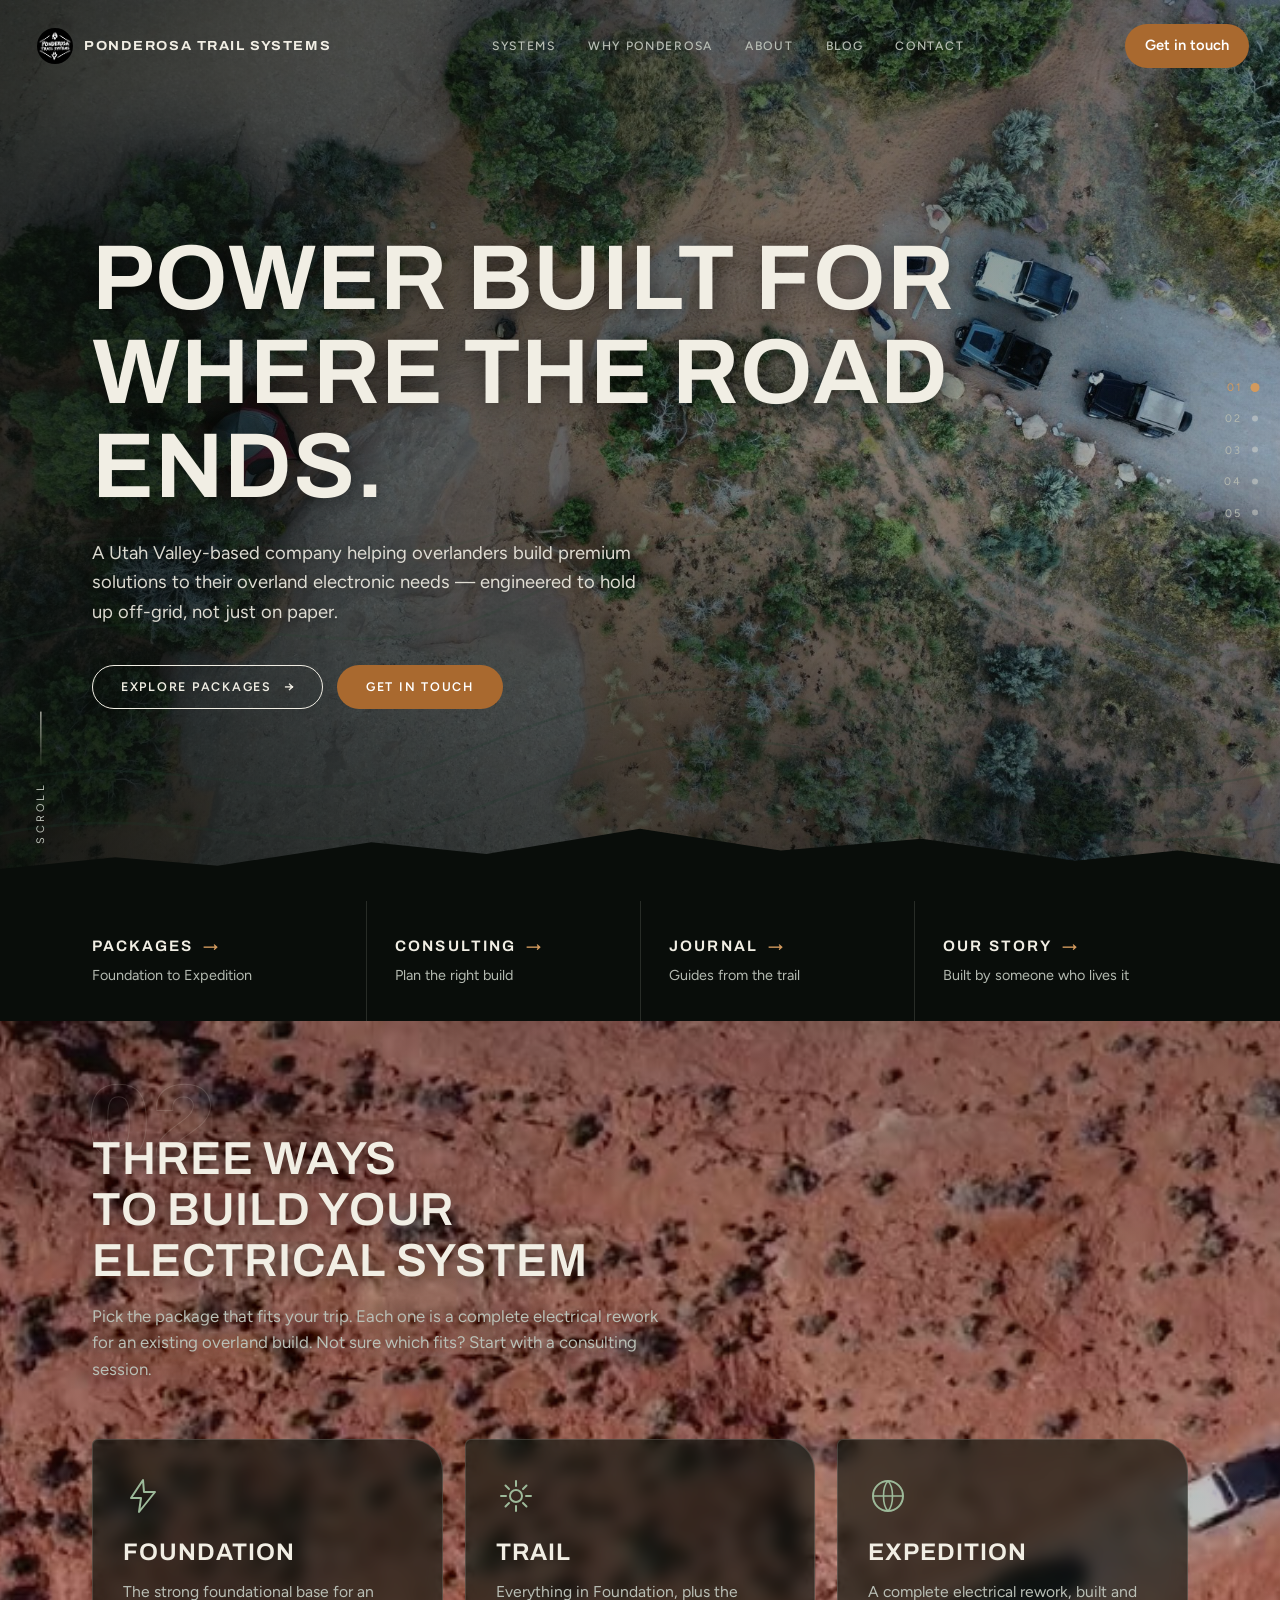
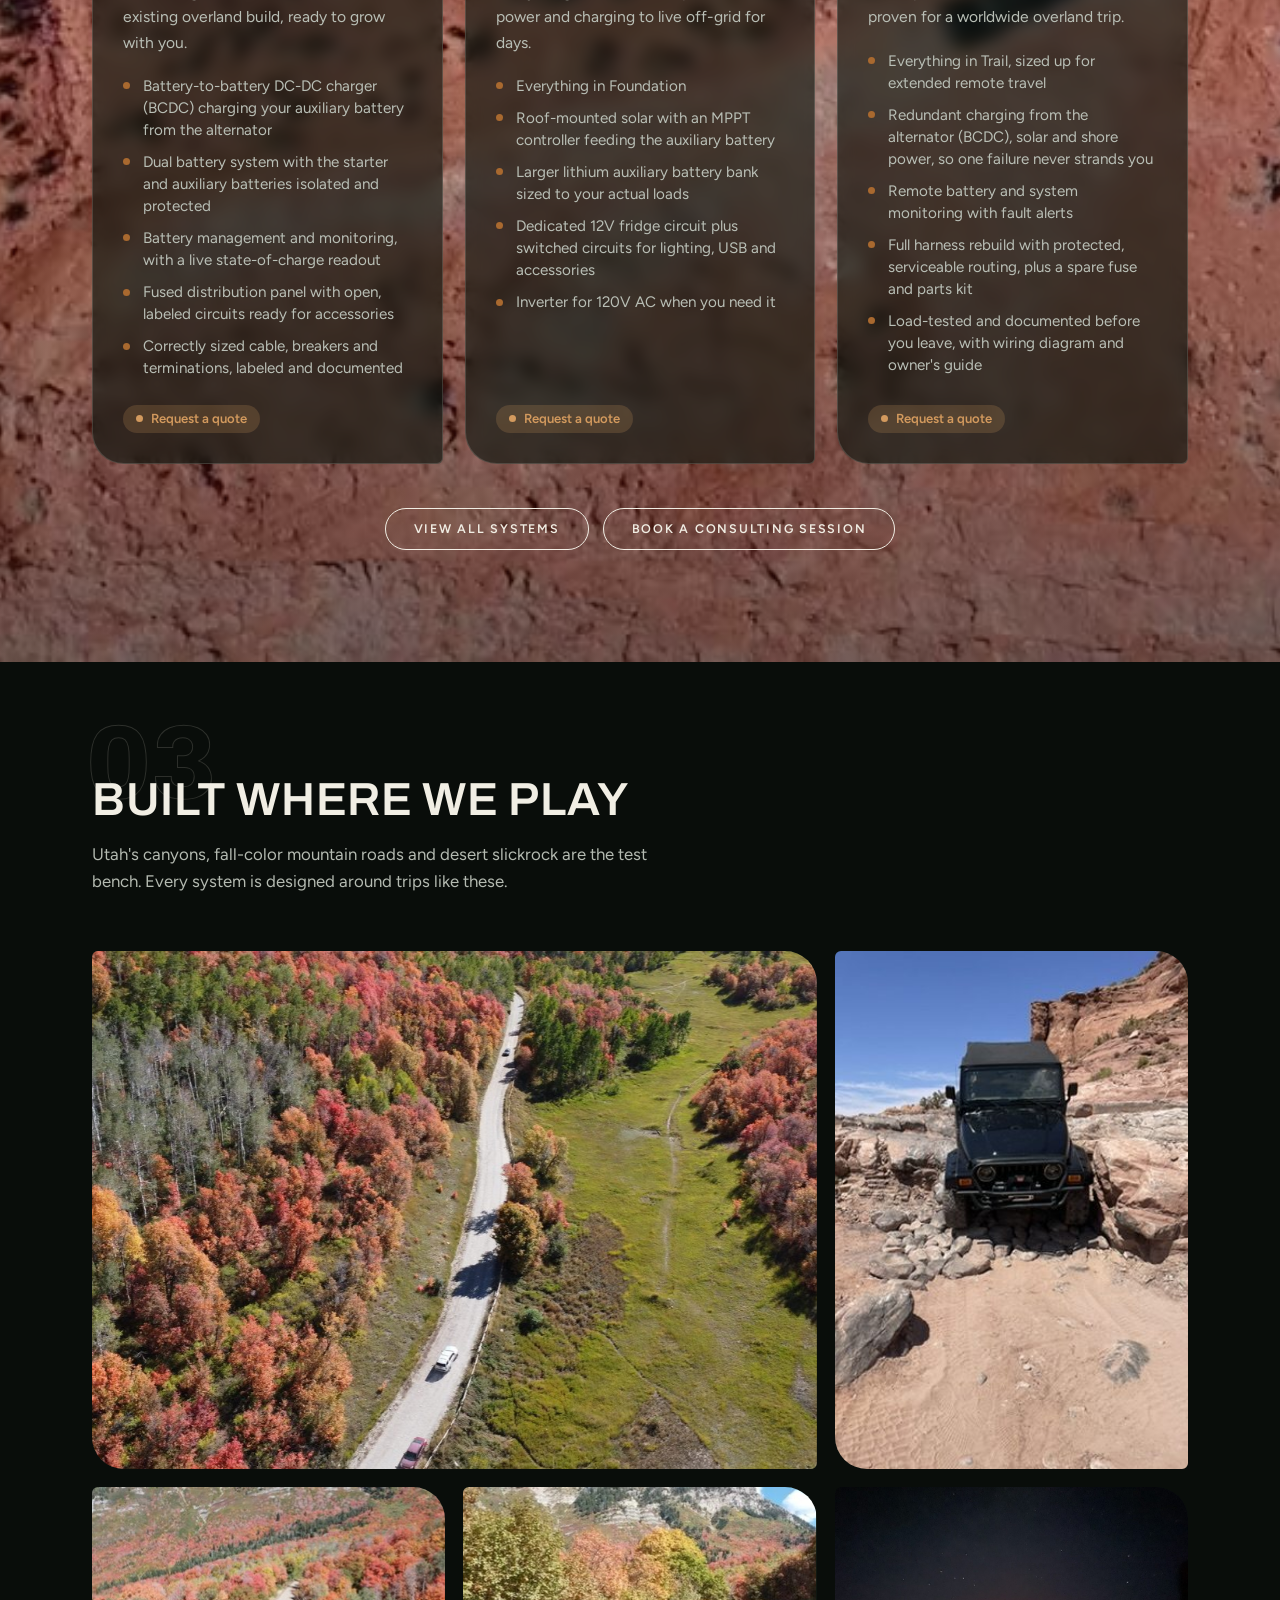
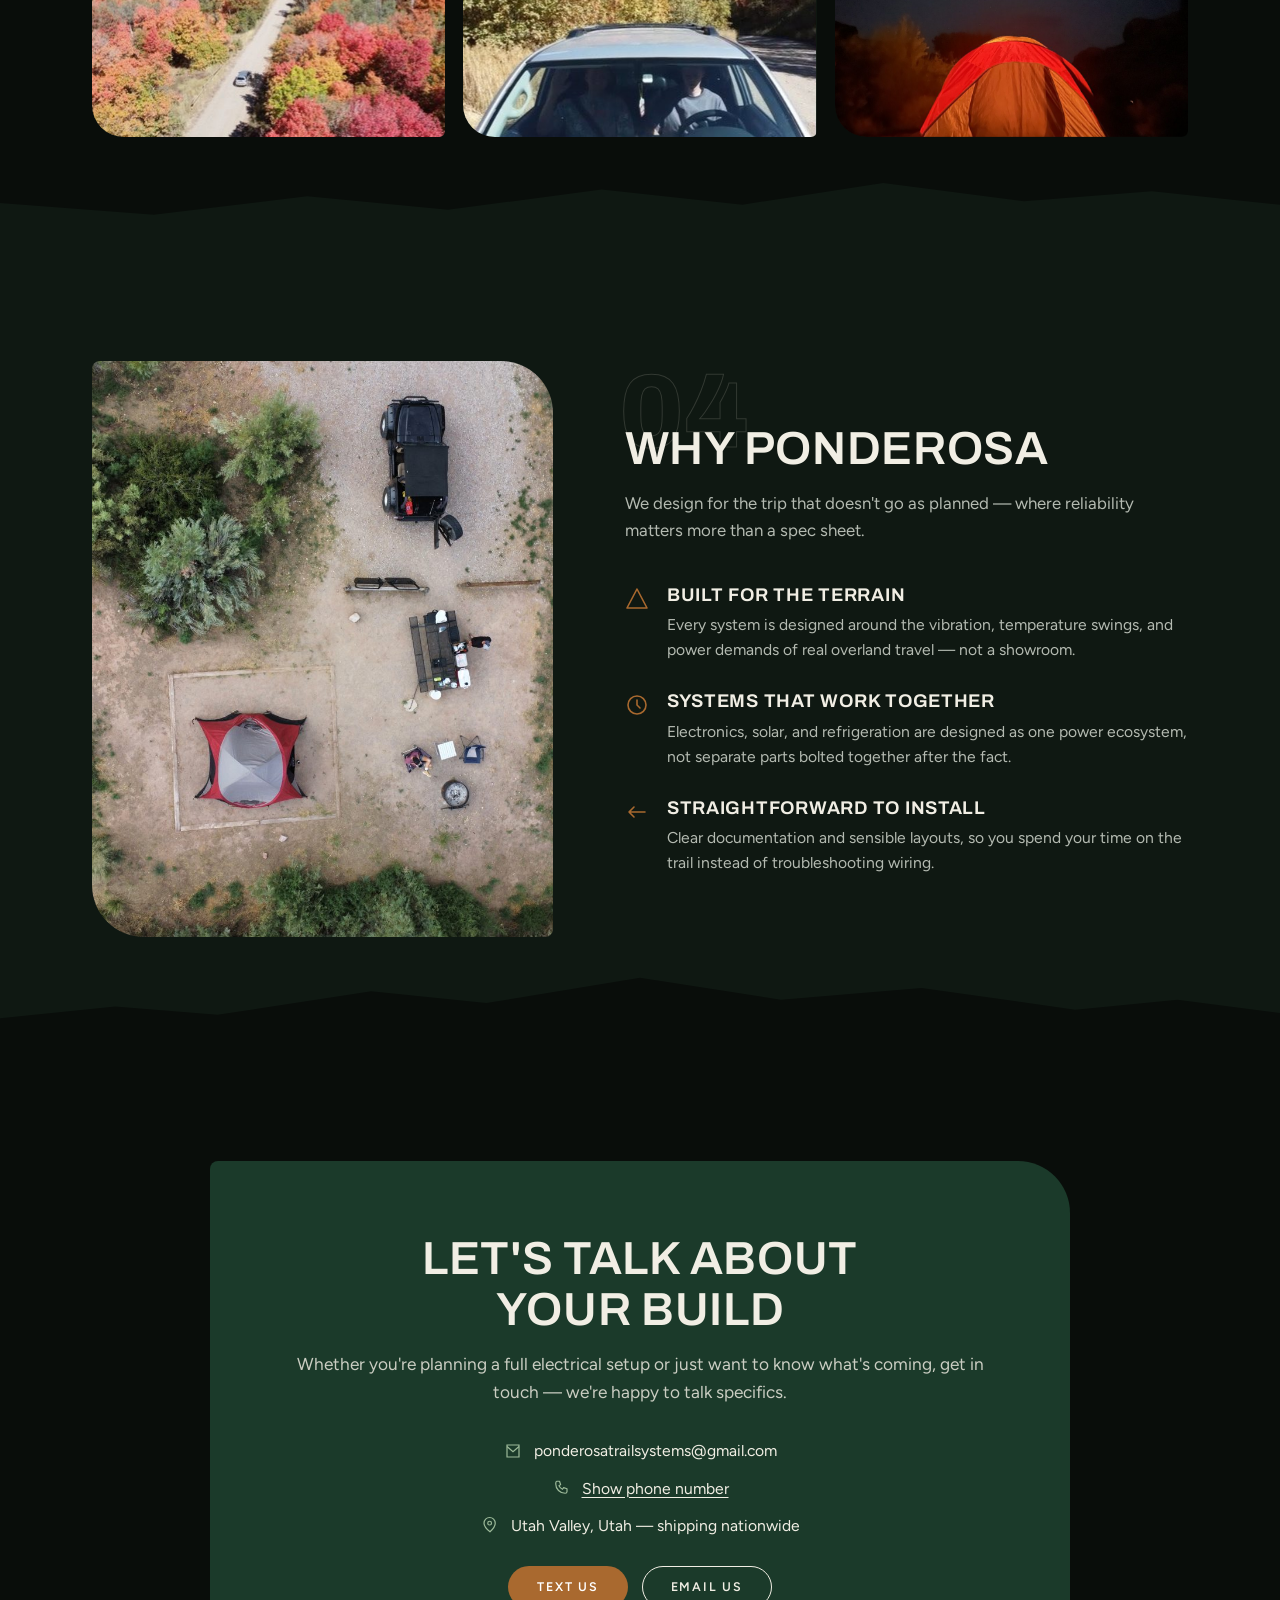
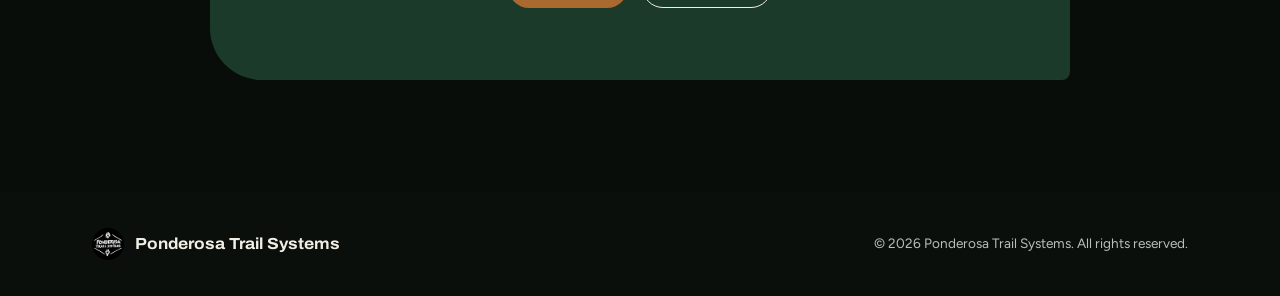
==== commit 177fa70b: "Hide phone number from scrapers: reveal on click, assemble text link in JS Co-Authored-By: Claude So" ====
--- a/index.html
+++ b/index.html
@@ -206,14 +206,14 @@
         </div>
         <div class="contact-detail">
           <svg viewBox="0 0 24 24" fill="none" xmlns="http://www.w3.org/2000/svg"><path d="M6.5 3H10L11.5 7.5L9.3 9C10.3 11 12 12.7 14 13.7L15.5 11.5L20 13V16.5C20 17.9 18.9 19 17.5 19C10.6 19 5 13.4 5 6.5C5 4.6 5.6 3 6.5 3Z" stroke="currentColor" stroke-width="1.6" stroke-linejoin="round"/></svg>
-          <a href="tel:+18018564928">(801) 856-4928</a>
+          <button type="button" class="reveal-phone" data-reveal-phone>Show phone number</button>
         </div>
         <div class="contact-detail">
           <svg viewBox="0 0 24 24" fill="none" xmlns="http://www.w3.org/2000/svg"><path d="M12 21C12 21 19 14.5 19 9.5C19 5.36 15.64 2 11.5 2C7.36 2 4 5.36 4 9.5C4 14.5 12 21 12 21Z" stroke="currentColor" stroke-width="1.6"/><circle cx="11.5" cy="9.5" r="2.5" stroke="currentColor" stroke-width="1.6"/></svg>
           Utah Valley, Utah — shipping nationwide
         </div>
         <div class="contact-actions">
-          <a href="sms:+18018564928?&body=Hey%20Connelly%2C%20I%27ve%20been%20looking%20on%20the%20Ponderosa%20Trail%20Systems%20website%20and%20I%27ve%20got%20a%20couple%20questions" class="btn btn-primary">Text us</a>
+          <a href="mailto:ponderosatrailsystems@gmail.com" class="btn btn-primary" data-text-us>Text us</a>
           <a href="mailto:ponderosatrailsystems@gmail.com" class="btn btn-secondary">Email us</a>
         </div>
       </div>
--- a/style.css
+++ b/style.css
@@ -1370,3 +1370,15 @@
 .contact-detail a { text-decoration: none; }
 .contact-detail a:hover { text-decoration: underline; }
 @media (max-width: 560px) { .contact-actions .btn { width: 100%; } }
+
+.reveal-phone {
+  background: none;
+  border: none;
+  padding: 0;
+  font: inherit;
+  color: inherit;
+  cursor: pointer;
+  text-decoration: underline;
+  text-underline-offset: 3px;
+}
+.reveal-phone:hover { color: var(--copper-hi); }
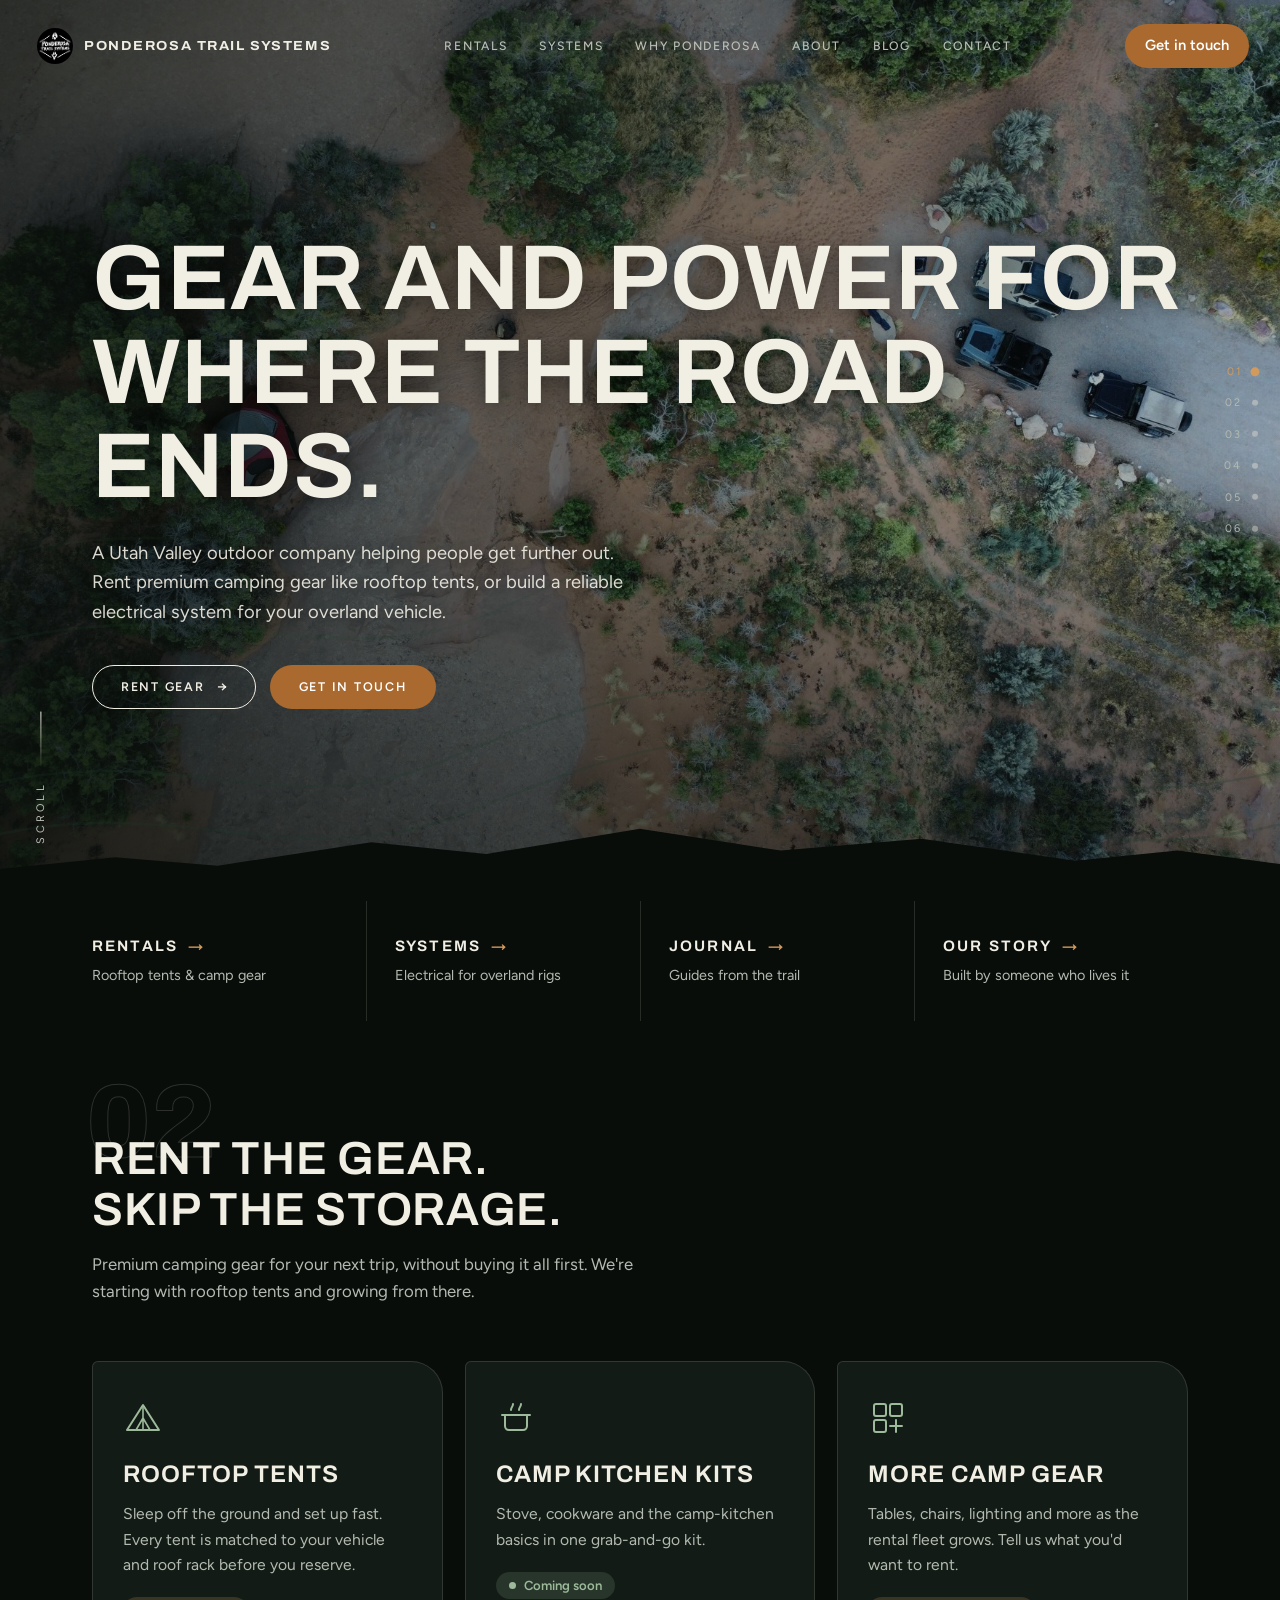
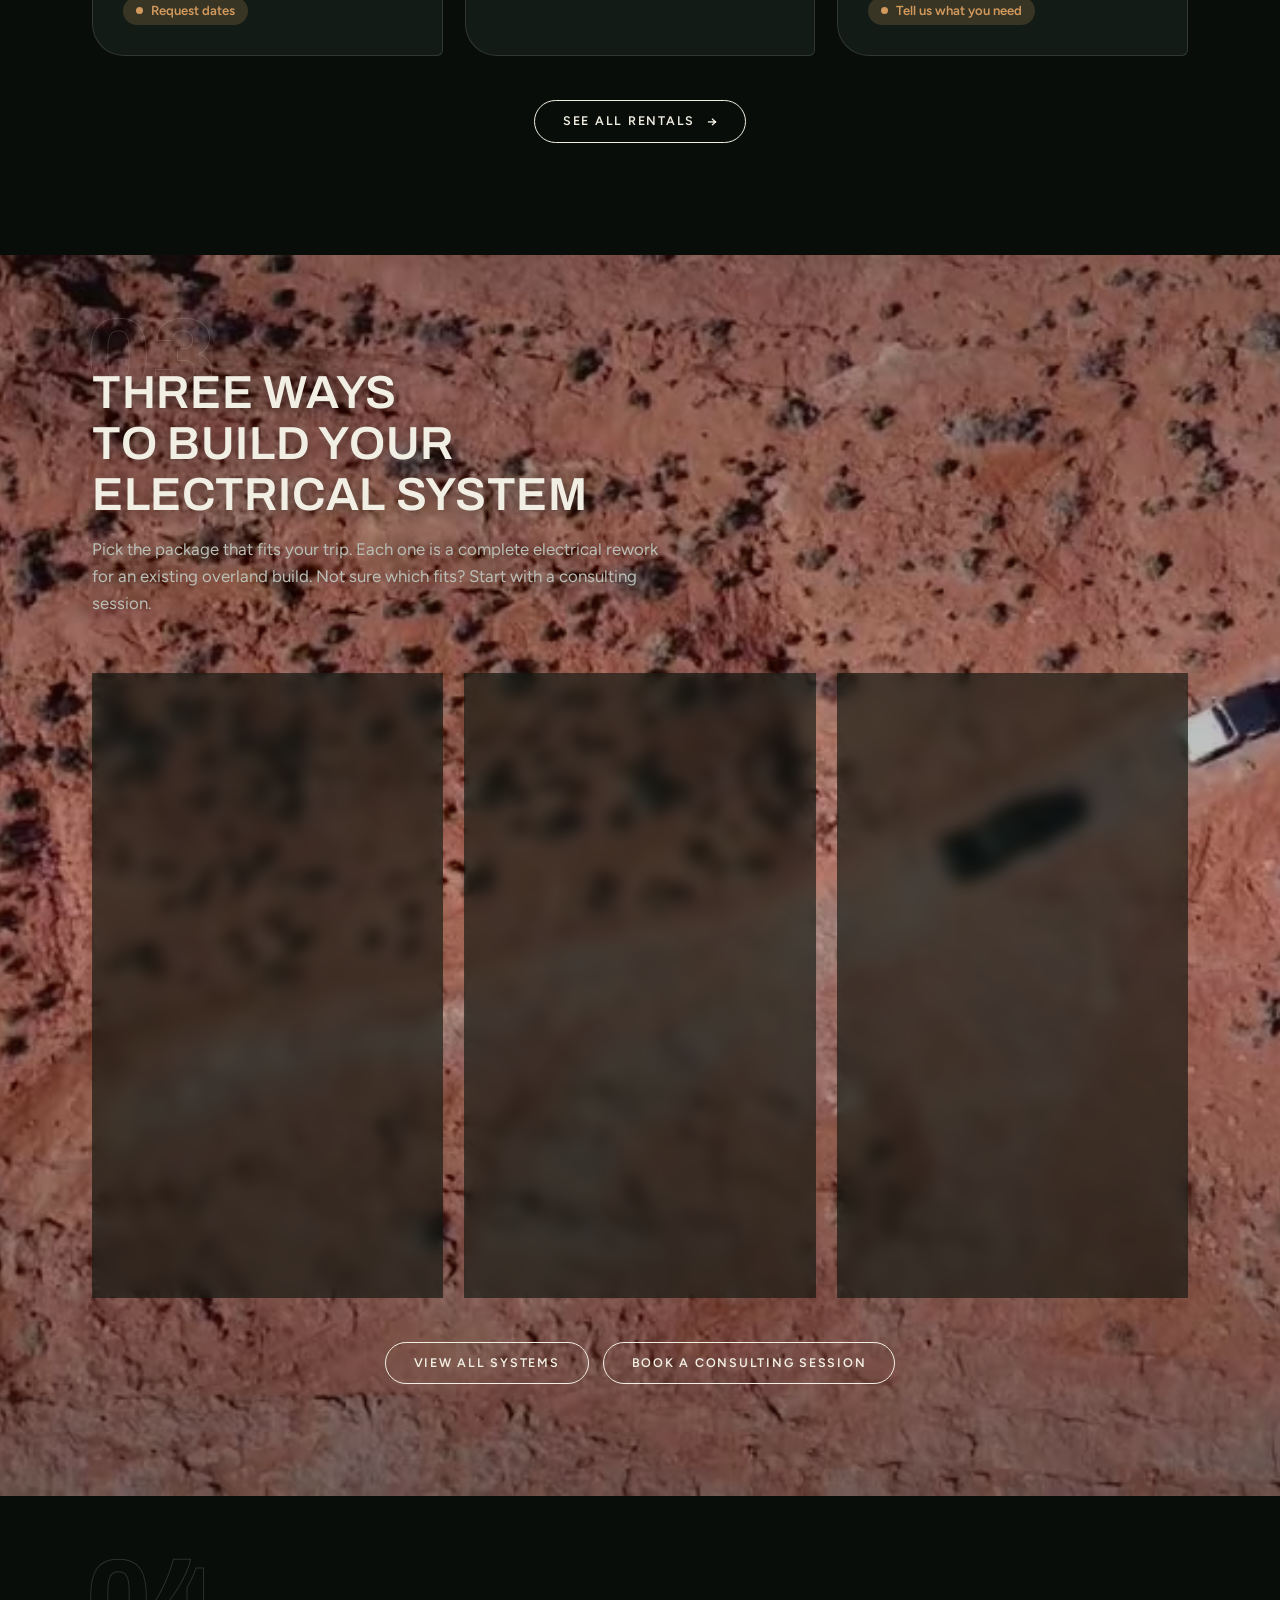
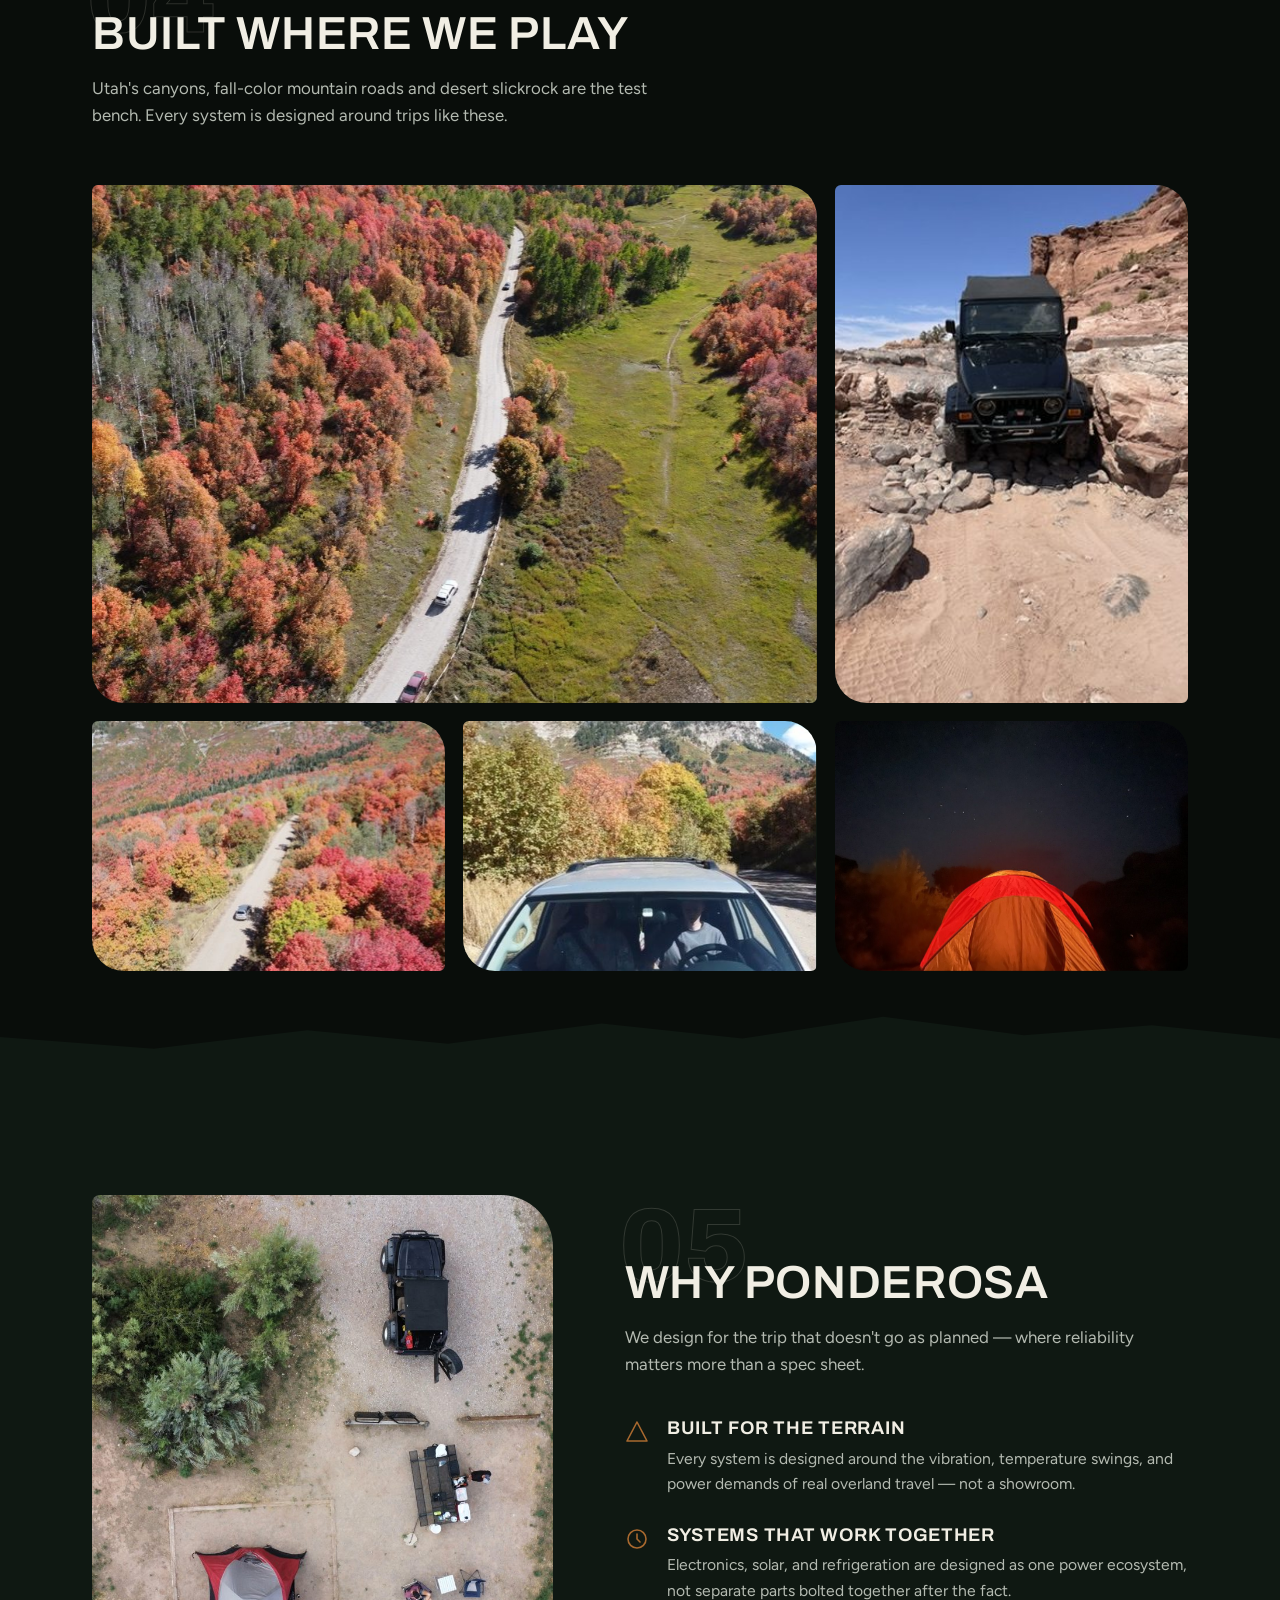
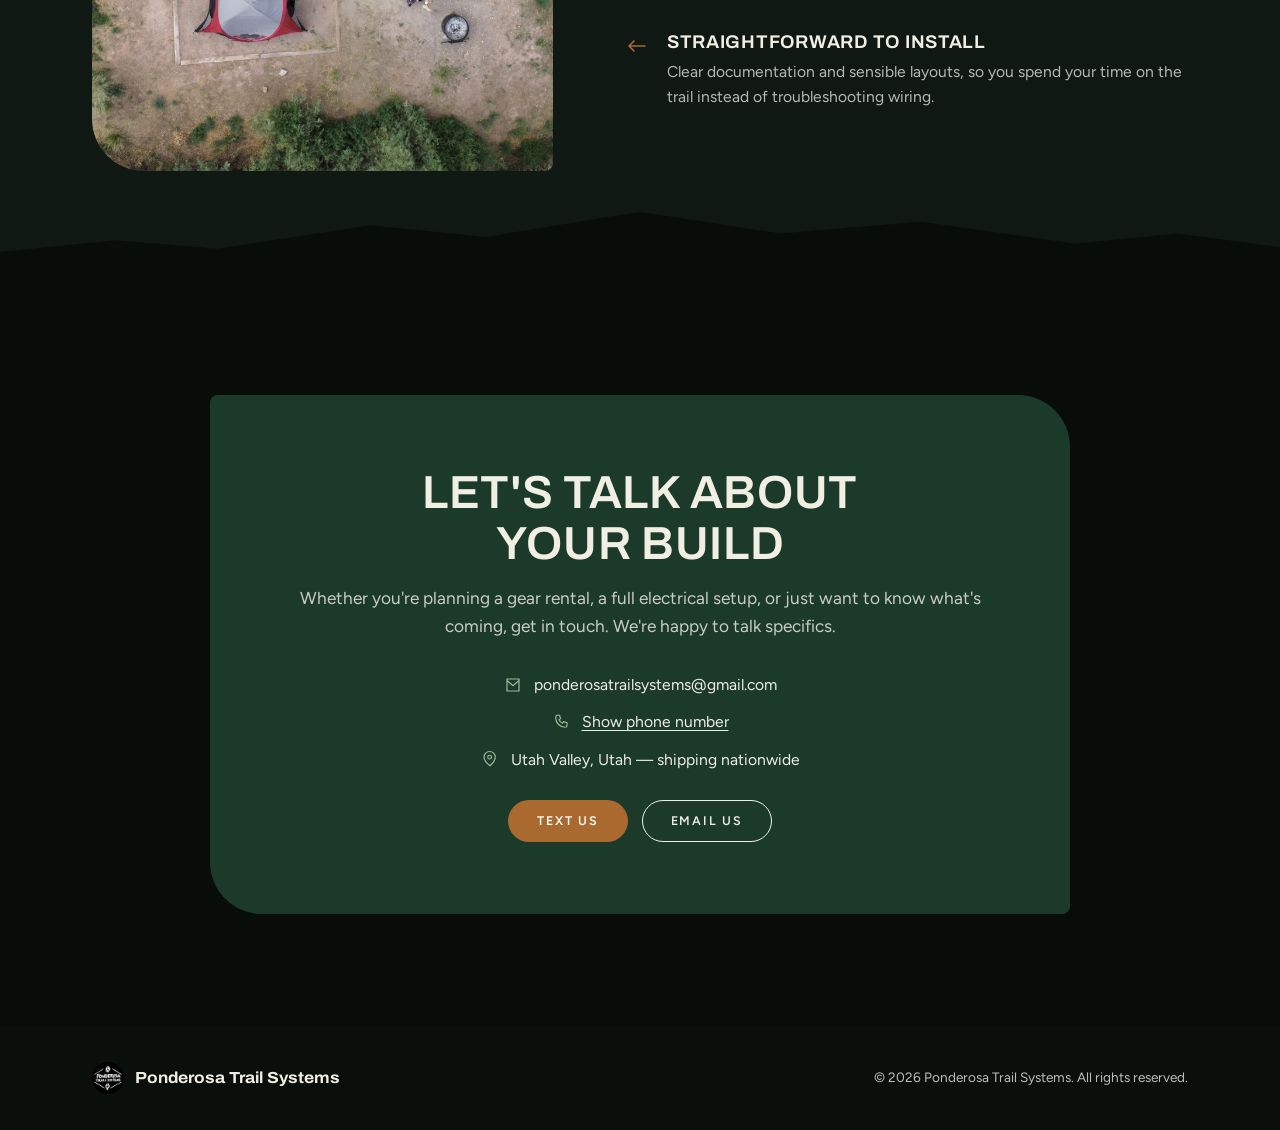
==== commit f4d341b1: "Add Rentals page, home rentals section, and broaden site wording to outdoor gear + overland systems " ====
--- a/index.html
+++ b/index.html
@@ -3,18 +3,18 @@
 <head>
 <meta charset="UTF-8">
 <meta name="viewport" content="width=device-width, initial-scale=1.0">
-<title>Ponderosa Trail Systems — Overland Electronics</title>
+<title>Ponderosa Trail Systems — Outdoor Gear Rentals &amp; Overland Electronics</title>
 <meta name="theme-color" content="#0b100c">
 <link rel="icon" type="image/png" href="ponderosalogo1.png">
-<meta name="description" content="Ponderosa Trail Systems is a Utah Valley-based company helping overlanders build premium electronic, solar, and refrigeration solutions for their vehicles.">
+<meta name="description" content="Ponderosa Trail Systems is a Utah Valley outdoor company: rooftop tent and camp gear rentals, plus premium electrical, solar, and refrigeration systems for overland vehicles.">
 <meta property="og:type" content="website">
-<meta property="og:title" content="Ponderosa Trail Systems — Overland Electronics">
-<meta property="og:description" content="A Utah Valley-based company helping overlanders build premium electronic, solar, and refrigeration solutions for their vehicles.">
+<meta property="og:title" content="Ponderosa Trail Systems — Outdoor Gear Rentals &amp; Overland Electronics">
+<meta property="og:description" content="Ponderosa Trail Systems is a Utah Valley outdoor company: rooftop tent and camp gear rentals, plus premium electrical, solar, and refrigeration systems for overland vehicles.">
 <meta property="og:image" content="https://ponderosatrailsystems.com/hero-photo.jpg">
 <meta property="og:url" content="https://ponderosatrailsystems.com/">
 <meta name="twitter:card" content="summary_large_image">
-<meta name="twitter:title" content="Ponderosa Trail Systems — Overland Electronics">
-<meta name="twitter:description" content="A Utah Valley-based company helping overlanders build premium electronic, solar, and refrigeration solutions for their vehicles.">
+<meta name="twitter:title" content="Ponderosa Trail Systems — Outdoor Gear Rentals &amp; Overland Electronics">
+<meta name="twitter:description" content="Ponderosa Trail Systems is a Utah Valley outdoor company: rooftop tent and camp gear rentals, plus premium electrical, solar, and refrigeration systems for overland vehicles.">
 <meta name="twitter:image" content="https://ponderosatrailsystems.com/hero-photo.jpg">
 <link rel="preconnect" href="https://fonts.googleapis.com">
 <link rel="preconnect" href="https://fonts.gstatic.com" crossorigin>
@@ -30,6 +30,7 @@
       Ponderosa Trail Systems
     </a>
     <nav class="nav-links" id="site-menu">
+      <a href="rentals.html">Rentals</a>
       <a href="systems.html">Systems</a>
       <a href="#why">Why Ponderosa</a>
       <a href="about.html">About</a>
@@ -43,10 +44,11 @@
 
 <nav class="dot-nav" aria-label="Page sections">
   <a href="#home" data-target="home" aria-label="Top"><span>01</span></a>
-  <a href="#systems" data-target="systems" aria-label="Packages"><span>02</span></a>
-  <a href="#gallery" data-target="gallery" aria-label="Gallery"><span>03</span></a>
-  <a href="#why" data-target="why" aria-label="Why Ponderosa"><span>04</span></a>
-  <a href="#contact" data-target="contact" aria-label="Contact"><span>05</span></a>
+  <a href="#rentals" data-target="rentals" aria-label="Rentals"><span>02</span></a>
+  <a href="#systems" data-target="systems" aria-label="Systems"><span>03</span></a>
+  <a href="#gallery" data-target="gallery" aria-label="Gallery"><span>04</span></a>
+  <a href="#why" data-target="why" aria-label="Why Ponderosa"><span>05</span></a>
+  <a href="#contact" data-target="contact" aria-label="Contact"><span>06</span></a>
 </nav>
 
 <main id="top">
@@ -59,10 +61,10 @@
       <path d="M-50 330 C 180 280, 320 350, 480 300 S 720 240, 880 290 S 1080 340, 1250 300" stroke="#24492F" stroke-width="1.5" fill="none" opacity="0.5"/>
     </svg>
     <div class="wrap hero-inner">
-      <h1>Power built for<br>where the road ends.</h1>
-      <p>A Utah Valley-based company helping overlanders build premium solutions to their overland electronic needs — engineered to hold up off-grid, not just on paper.</p>
+      <h1>Gear and power for<br>where the road ends.</h1>
+      <p>A Utah Valley outdoor company helping people get further out. Rent premium camping gear like rooftop tents, or build a reliable electrical system for your overland vehicle.</p>
       <div class="hero-actions">
-        <a href="systems.html#packages" class="btn btn-secondary btn-arrow">Explore packages</a>
+        <a href="rentals.html" class="btn btn-secondary btn-arrow">Rent gear</a>
         <a href="#contact" class="btn btn-primary">Get in touch</a>
       </div>
     </div>
@@ -71,12 +73,48 @@
 
   <nav class="quick-strip surface-night ridge-top" aria-label="Quick links">
     <div class="wrap quick-grid">
-      <a href="systems.html#packages" class="quick-item"><span class="quick-label">Packages</span><span class="quick-sub">Foundation to Expedition</span></a>
-      <a href="systems.html#consulting" class="quick-item"><span class="quick-label">Consulting</span><span class="quick-sub">Plan the right build</span></a>
+      <a href="rentals.html" class="quick-item"><span class="quick-label">Rentals</span><span class="quick-sub">Rooftop tents &amp; camp gear</span></a>
+      <a href="systems.html" class="quick-item"><span class="quick-label">Systems</span><span class="quick-sub">Electrical for overland rigs</span></a>
       <a href="blog.html" class="quick-item"><span class="quick-label">Journal</span><span class="quick-sub">Guides from the trail</span></a>
       <a href="about.html" class="quick-item"><span class="quick-label">Our story</span><span class="quick-sub">Built by someone who lives it</span></a>
     </div>
   </nav>
+
+    <section class="rentals-teaser surface-night" id="rentals">
+    <div class="wrap">
+      <div class="section-head reveal" data-num="02">
+        <h2>Rent the gear. Skip the storage.</h2>
+        <p>Premium camping gear for your next trip, without buying it all first. We're starting with rooftop tents and growing from there.</p>
+      </div>
+      <div class="plates">
+
+        <div class="plate reveal">
+          <svg class="plate-icon" viewBox="0 0 40 40" fill="none" xmlns="http://www.w3.org/2000/svg"><path d="M4 32L20 7L36 32H4Z" stroke="currentColor" stroke-width="2" stroke-linejoin="round"/><path d="M20 7V32M13 32L20 20L27 32" stroke="currentColor" stroke-width="1.6" stroke-linejoin="round"/></svg>
+          <h3>Rooftop tents</h3>
+          <p>Sleep off the ground and set up fast. Every tent is matched to your vehicle and roof rack before you reserve.</p>
+          <a class="plate-status live" href="rentals.html#request"><span class="dot"></span> Request dates</a>
+        </div>
+
+        <div class="plate reveal">
+          <svg class="plate-icon" viewBox="0 0 40 40" fill="none" xmlns="http://www.w3.org/2000/svg"><path d="M9 17H31V28C31 30 29.5 32 27 32H13C10.5 32 9 30 9 28V17Z" stroke="currentColor" stroke-width="2" stroke-linejoin="round"/><path d="M6 17H34M15 12C15 9 17 9 17 6M23 12C23 9 25 9 25 6" stroke="currentColor" stroke-width="2" stroke-linecap="round"/></svg>
+          <h3>Camp kitchen kits</h3>
+          <p>Stove, cookware and the camp-kitchen basics in one grab-and-go kit.</p>
+          <span class="plate-status"><span class="dot"></span> Coming soon</span>
+        </div>
+
+        <div class="plate reveal">
+          <svg class="plate-icon" viewBox="0 0 40 40" fill="none" xmlns="http://www.w3.org/2000/svg"><rect x="6" y="6" width="12" height="12" rx="2" stroke="currentColor" stroke-width="2"/><rect x="22" y="6" width="12" height="12" rx="2" stroke="currentColor" stroke-width="2"/><rect x="6" y="22" width="12" height="12" rx="2" stroke="currentColor" stroke-width="2"/><path d="M28 22V34M22 28H34" stroke="currentColor" stroke-width="2" stroke-linecap="round"/></svg>
+          <h3>More camp gear</h3>
+          <p>Tables, chairs, lighting and more as the rental fleet grows. Tell us what you'd want to rent.</p>
+          <a class="plate-status live" href="rentals.html#request"><span class="dot"></span> Tell us what you need</a>
+        </div>
+
+      </div>
+      <div class="section-cta">
+        <a href="rentals.html" class="btn btn-secondary btn-arrow">See all rentals</a>
+      </div>
+    </div>
+  </section>
 
   <section id="systems">
     <video class="systems-video-bg" autoplay muted loop playsinline poster="systems-bg-poster.jpg">
@@ -84,7 +122,7 @@
     </video>
     <div class="systems-video-overlay"></div>
     <div class="wrap">
-      <div class="section-head reveal" data-num="02">
+      <div class="section-head reveal" data-num="03">
         <h2>Three ways to build your electrical system</h2>
         <p>Pick the package that fits your trip. Each one is a complete electrical rework for an existing overland build. Not sure which fits? Start with a consulting session.</p>
       </div>
@@ -142,7 +180,7 @@
 
   <section class="gallery surface-night" id="gallery">
     <div class="wrap">
-      <div class="section-head reveal" data-num="03">
+      <div class="section-head reveal" data-num="04">
         <h2>Built where we play</h2>
         <p>Utah's canyons, fall-color mountain roads and desert slickrock are the test bench. Every system is designed around trips like these.</p>
       </div>
@@ -163,7 +201,7 @@
           <img src="why-photo.jpg" alt="Overland camp setup at dusk">
         </div>
         <div class="why-text reveal">
-          <div class="section-head" data-num="04">
+          <div class="section-head" data-num="05">
             <h2>Why Ponderosa</h2>
             <p>We design for the trip that doesn't go as planned — where reliability matters more than a spec sheet.</p>
           </div>
@@ -199,7 +237,7 @@
     <div class="wrap">
       <div class="contact-info reveal">
         <h2>Let's talk about your build</h2>
-        <p>Whether you're planning a full electrical setup or just want to know what's coming, get in touch — we're happy to talk specifics.</p>
+        <p>Whether you're planning a gear rental, a full electrical setup, or just want to know what's coming, get in touch. We're happy to talk specifics.</p>
         <div class="contact-detail">
           <svg viewBox="0 0 24 24" fill="none" xmlns="http://www.w3.org/2000/svg"><path d="M4 4H20V20H4V4Z" stroke="currentColor" stroke-width="1.6"/><path d="M4 6L12 13L20 6" stroke="currentColor" stroke-width="1.6"/></svg>
           ponderosatrailsystems@gmail.com
--- a/style.css
+++ b/style.css
@@ -1382,3 +1382,172 @@
   text-underline-offset: 3px;
 }
 .reveal-phone:hover { color: var(--copper-hi); }
+
+/* ---------- Rentals ---------- */
+
+.rental-category { padding: 96px 0; }
+.rental-steps, .rental-request { padding: 112px 0; }
+.rental-pair { padding: 40px 0 96px; }
+
+.rental-grid {
+  display: grid;
+  grid-template-columns: repeat(2, 1fr);
+  gap: 22px;
+}
+
+.rental-grid-3 { grid-template-columns: repeat(3, 1fr); }
+
+.rental-card {
+  display: flex;
+  flex-direction: column;
+  overflow: hidden;
+  background: var(--card);
+  border: 1px solid var(--line);
+  border-radius: var(--leaf);
+}
+
+.rental-media {
+  aspect-ratio: 16 / 10;
+  display: flex;
+  flex-direction: column;
+  align-items: center;
+  justify-content: center;
+  gap: 12px;
+  background:
+    radial-gradient(90% 90% at 50% 0%, rgba(61, 107, 74, 0.35) 0%, rgba(18, 27, 21, 0) 70%),
+    #0e1610;
+  color: var(--bone-dim);
+  font-size: 0.8rem;
+  letter-spacing: 0.14em;
+  text-transform: uppercase;
+}
+
+.rental-media img { width: 100%; height: 100%; object-fit: cover; }
+
+.rental-media-icon { width: 54px; height: 54px; color: var(--copper-hi); }
+
+.rental-body {
+  display: flex;
+  flex-direction: column;
+  align-items: flex-start;
+  gap: 14px;
+  padding: 28px 28px 30px;
+  flex: 1;
+}
+
+.rental-body p { color: var(--bone-dim); font-size: 0.98rem; }
+.rental-body .btn { margin-top: auto; }
+
+.rental-card-note { justify-content: center; background: transparent; border-style: dashed; }
+
+.rental-specs { width: 100%; display: grid; gap: 0; margin: 4px 0 8px; }
+
+.rental-specs div {
+  display: flex;
+  justify-content: space-between;
+  gap: 16px;
+  padding: 10px 0;
+  border-top: 1px solid var(--line);
+  font-size: 0.92rem;
+}
+
+.rental-specs dt { color: var(--bone-dim); }
+.rental-specs dd { text-align: right; }
+
+.steps {
+  list-style: none;
+  display: grid;
+  grid-template-columns: repeat(4, 1fr);
+  gap: 22px;
+}
+
+.steps li {
+  padding-top: 18px;
+  border-top: 1px solid var(--line);
+}
+
+.step-num {
+  display: block;
+  margin-bottom: 14px;
+  font-family: var(--font-display);
+  font-weight: 800;
+  font-size: 2.6rem;
+  line-height: 1;
+  color: transparent;
+  -webkit-text-stroke: 1px rgba(236, 232, 220, 0.3);
+}
+
+.steps h3 { margin-bottom: 8px; font-size: 1rem; }
+.steps p { color: var(--bone-dim); font-size: 0.95rem; }
+.steps-note { margin-top: 44px; color: var(--bone-dim); font-size: 0.95rem; }
+
+.request-panel {
+  max-width: 860px;
+  margin: 0 auto;
+  padding: 60px clamp(22px, 5vw, 64px);
+  background: var(--forest);
+  border-radius: var(--leaf-lg);
+}
+
+.request-panel .section-head { margin-bottom: 36px; }
+
+.rental-form {
+  display: grid;
+  grid-template-columns: 1fr 1fr;
+  gap: 18px 20px;
+}
+
+.rental-form label {
+  display: flex;
+  flex-direction: column;
+  gap: 8px;
+  font-size: 0.74rem;
+  font-weight: 600;
+  letter-spacing: 0.12em;
+  text-transform: uppercase;
+  color: var(--bone-dim);
+}
+
+.rental-form input,
+.rental-form select,
+.rental-form textarea {
+  width: 100%;
+  padding: 14px 16px;
+  border-radius: 14px;
+  border: 1px solid rgba(236, 232, 220, 0.22);
+  background: rgba(9, 13, 10, 0.45);
+  color: var(--bone);
+  font: inherit;
+  font-size: 1rem;
+  letter-spacing: 0;
+  text-transform: none;
+  color-scheme: dark;
+}
+
+.rental-form textarea { resize: vertical; }
+
+.rental-form input:focus,
+.rental-form select:focus,
+.rental-form textarea:focus {
+  outline: 2px solid var(--copper-hi);
+  outline-offset: 1px;
+}
+
+.field-wide { grid-column: 1 / -1; }
+
+.request-actions { display: flex; flex-wrap: wrap; gap: 14px; margin-top: 6px; }
+
+@media (max-width: 860px) {
+  .rental-category { padding: 68px 0; }
+  .rental-steps, .rental-request { padding: 76px 0; }
+  .rental-grid, .rental-grid-3 { grid-template-columns: 1fr; }
+  .steps { grid-template-columns: 1fr 1fr; }
+  .rental-pair { padding-bottom: 68px; }
+}
+
+@media (max-width: 560px) {
+  .steps { grid-template-columns: 1fr; }
+  .rental-form { grid-template-columns: 1fr; }
+  .request-actions .btn { width: 100%; }
+  .request-panel { padding: 44px 22px; }
+}
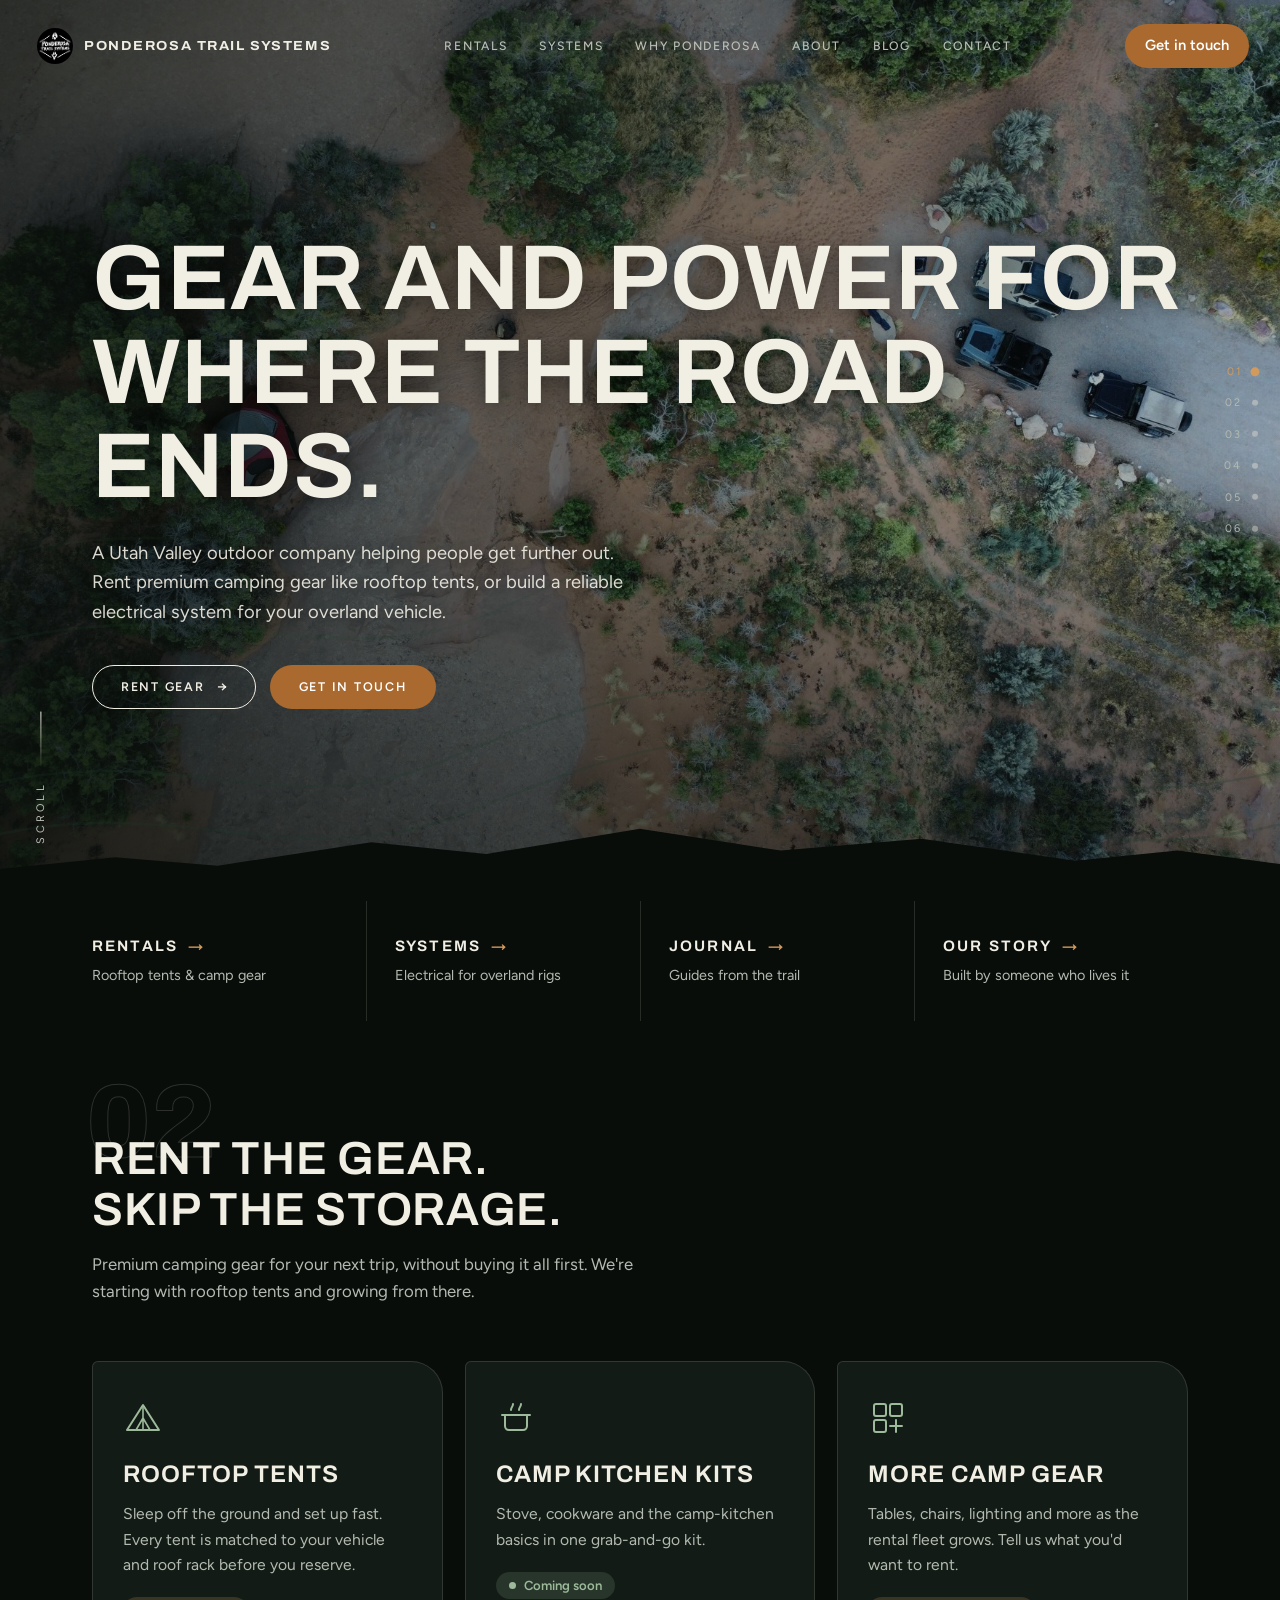
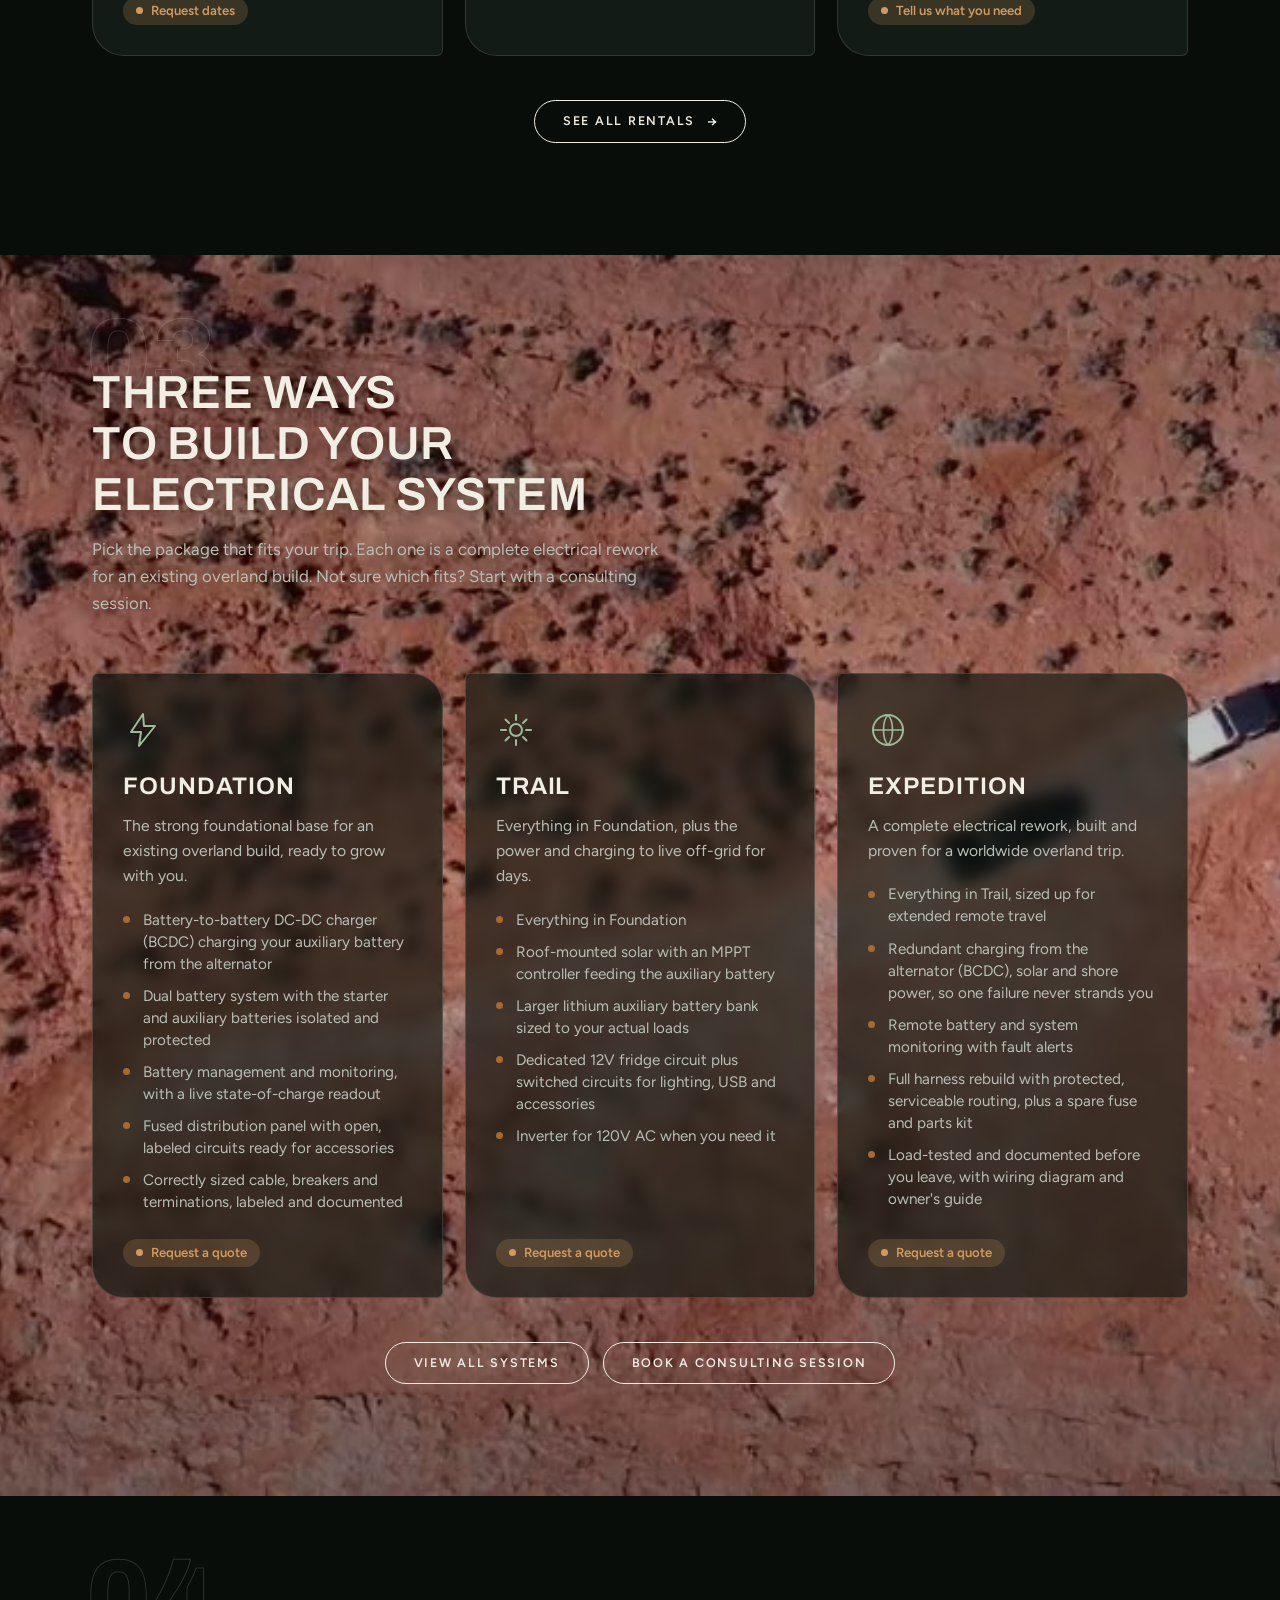
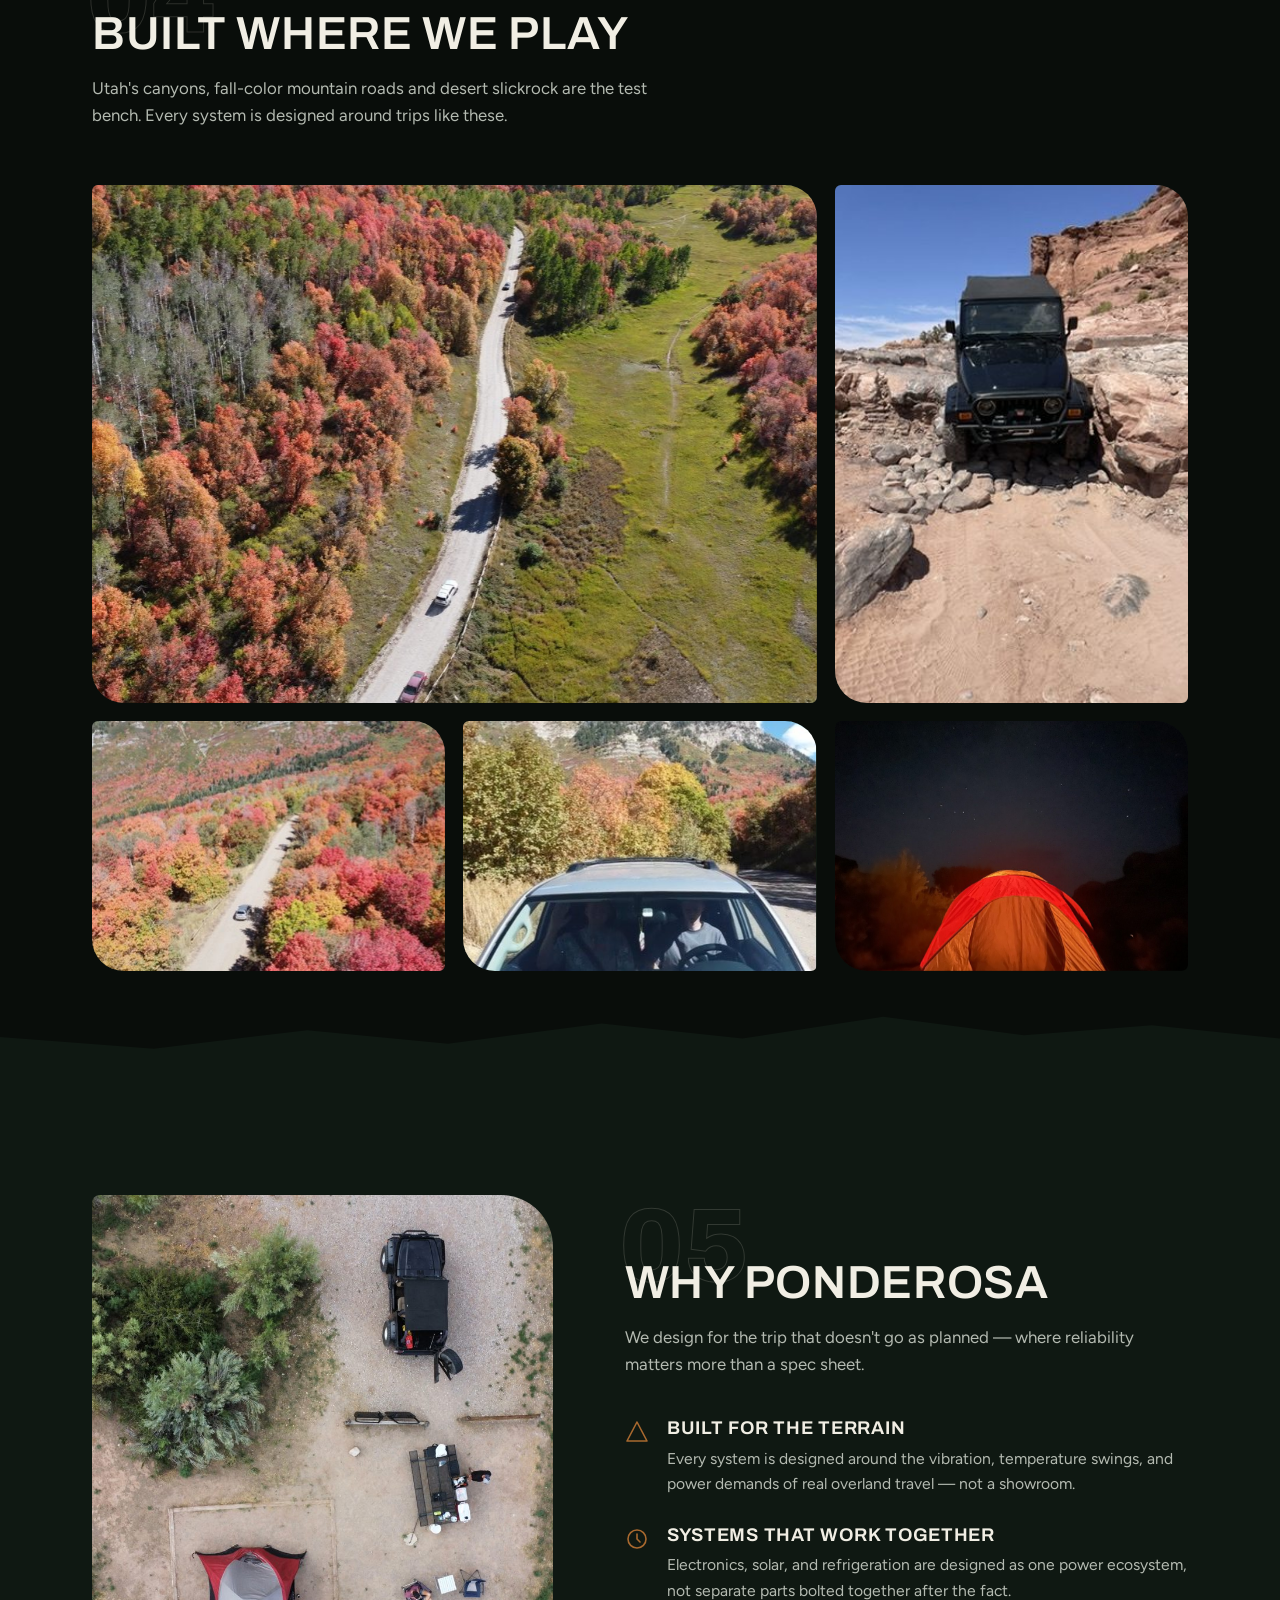
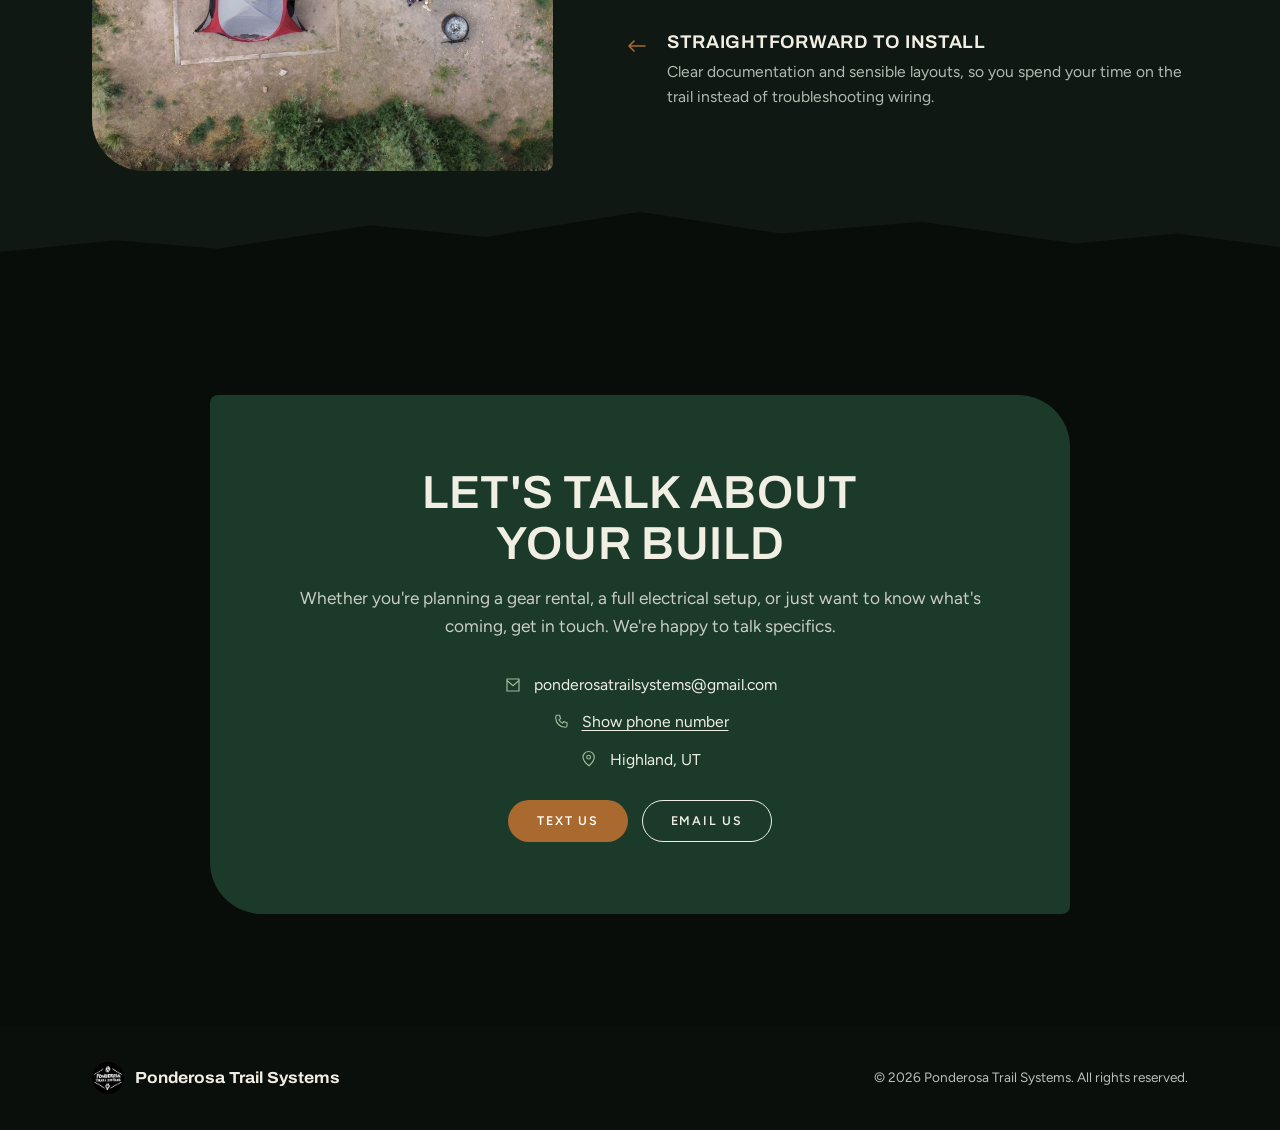
==== commit dd2fff73: "Contact location: Highland, UT Co-Authored-By: Claude Sonnet 5.5 <noreply@anthropic.com> Claude-Sess" ====
--- a/index.html
+++ b/index.html
@@ -248,7 +248,7 @@
         </div>
         <div class="contact-detail">
           <svg viewBox="0 0 24 24" fill="none" xmlns="http://www.w3.org/2000/svg"><path d="M12 21C12 21 19 14.5 19 9.5C19 5.36 15.64 2 11.5 2C7.36 2 4 5.36 4 9.5C4 14.5 12 21 12 21Z" stroke="currentColor" stroke-width="1.6"/><circle cx="11.5" cy="9.5" r="2.5" stroke="currentColor" stroke-width="1.6"/></svg>
-          Utah Valley, Utah — shipping nationwide
+          Highland, UT
         </div>
         <div class="contact-actions">
           <a href="mailto:ponderosatrailsystems@gmail.com" class="btn btn-primary" data-text-us>Text us</a>
--- a/style.css
+++ b/style.css
@@ -1551,3 +1551,15 @@
   .request-actions .btn { width: 100%; }
   .request-panel { padding: 44px 22px; }
 }
+
+/* nav fits six links + button */
+.nav-links a { white-space: nowrap; }
+@media (min-width: 861px) and (max-width: 1240px) {
+  .nav { gap: 12px; }
+  .nav-links { gap: 0; }
+  .nav-links a { padding: 8px 10px; letter-spacing: 0.1em; }
+  .brand { letter-spacing: 0.08em; }
+  .nav-cta { padding: 10px 16px; }
+}
+.rentals-hero .hero-actions { margin-top: 32px; }
+.rental-card-note { align-self: start; }
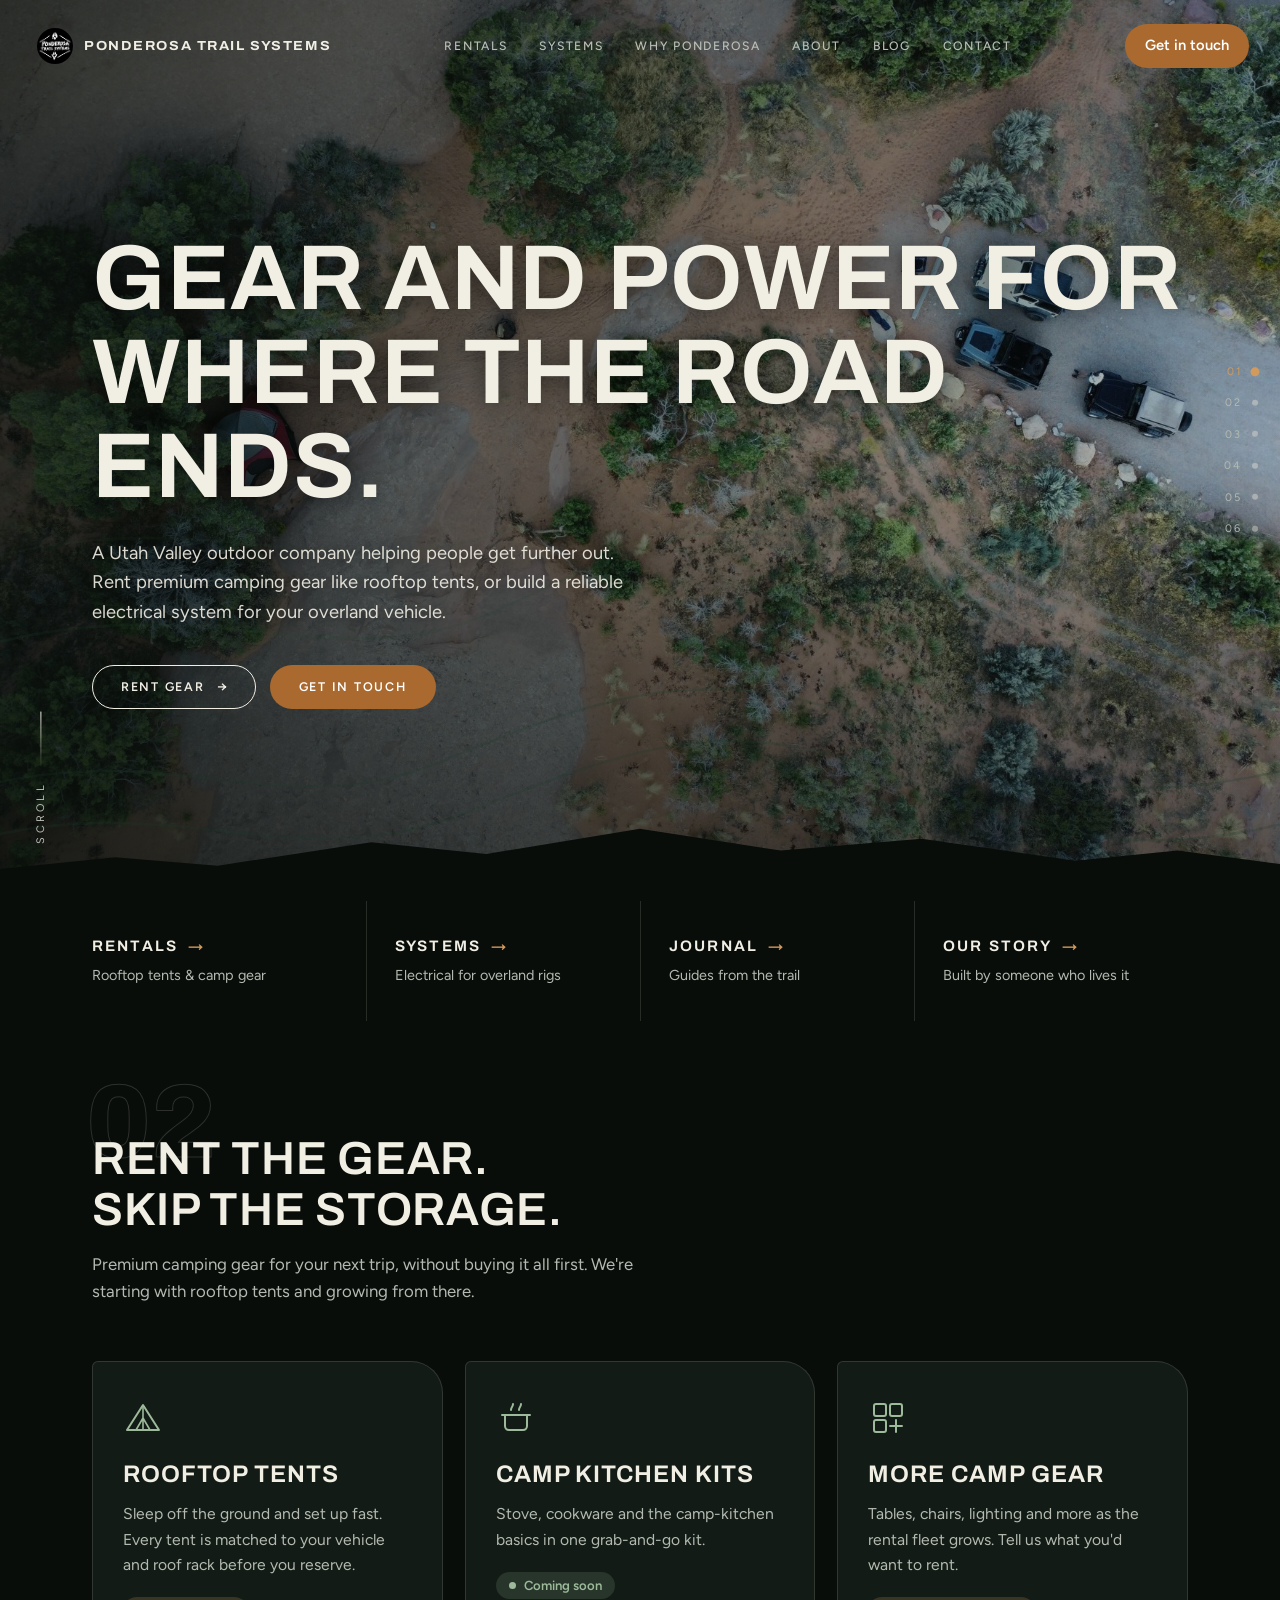
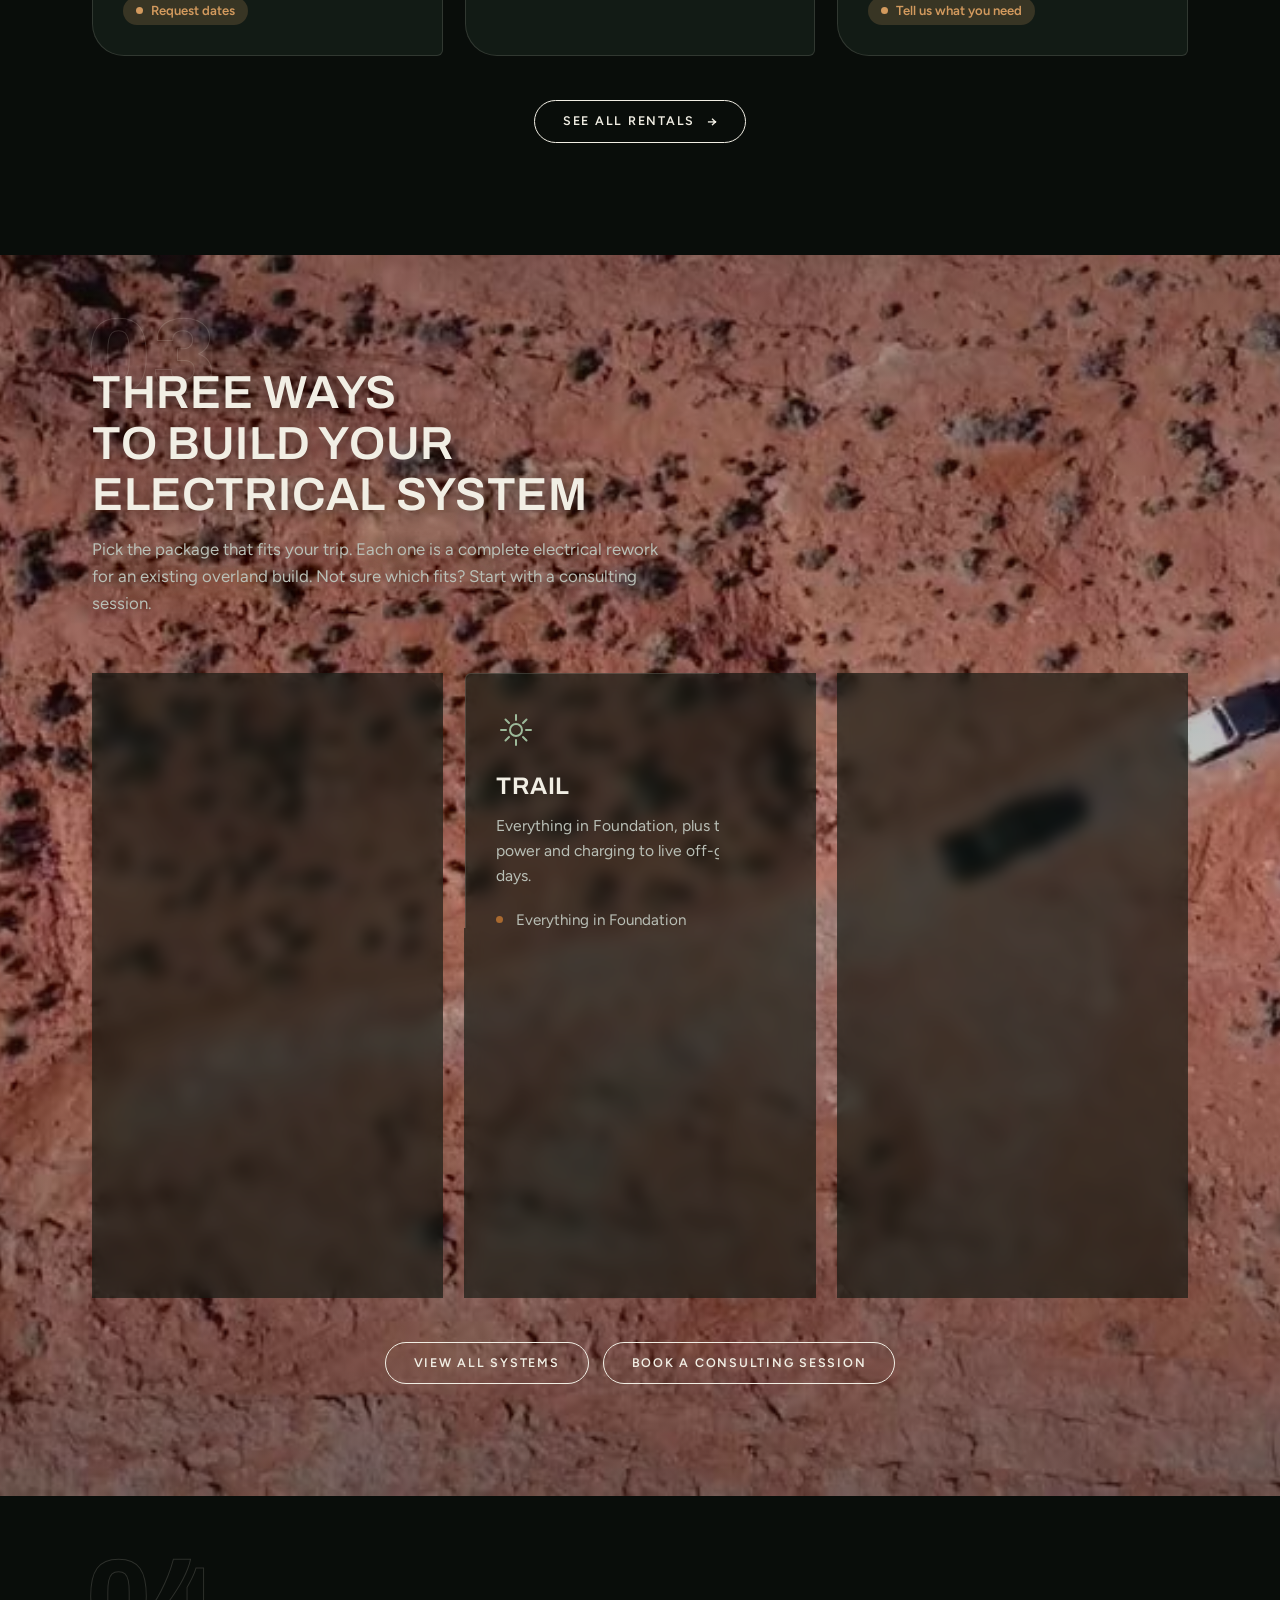
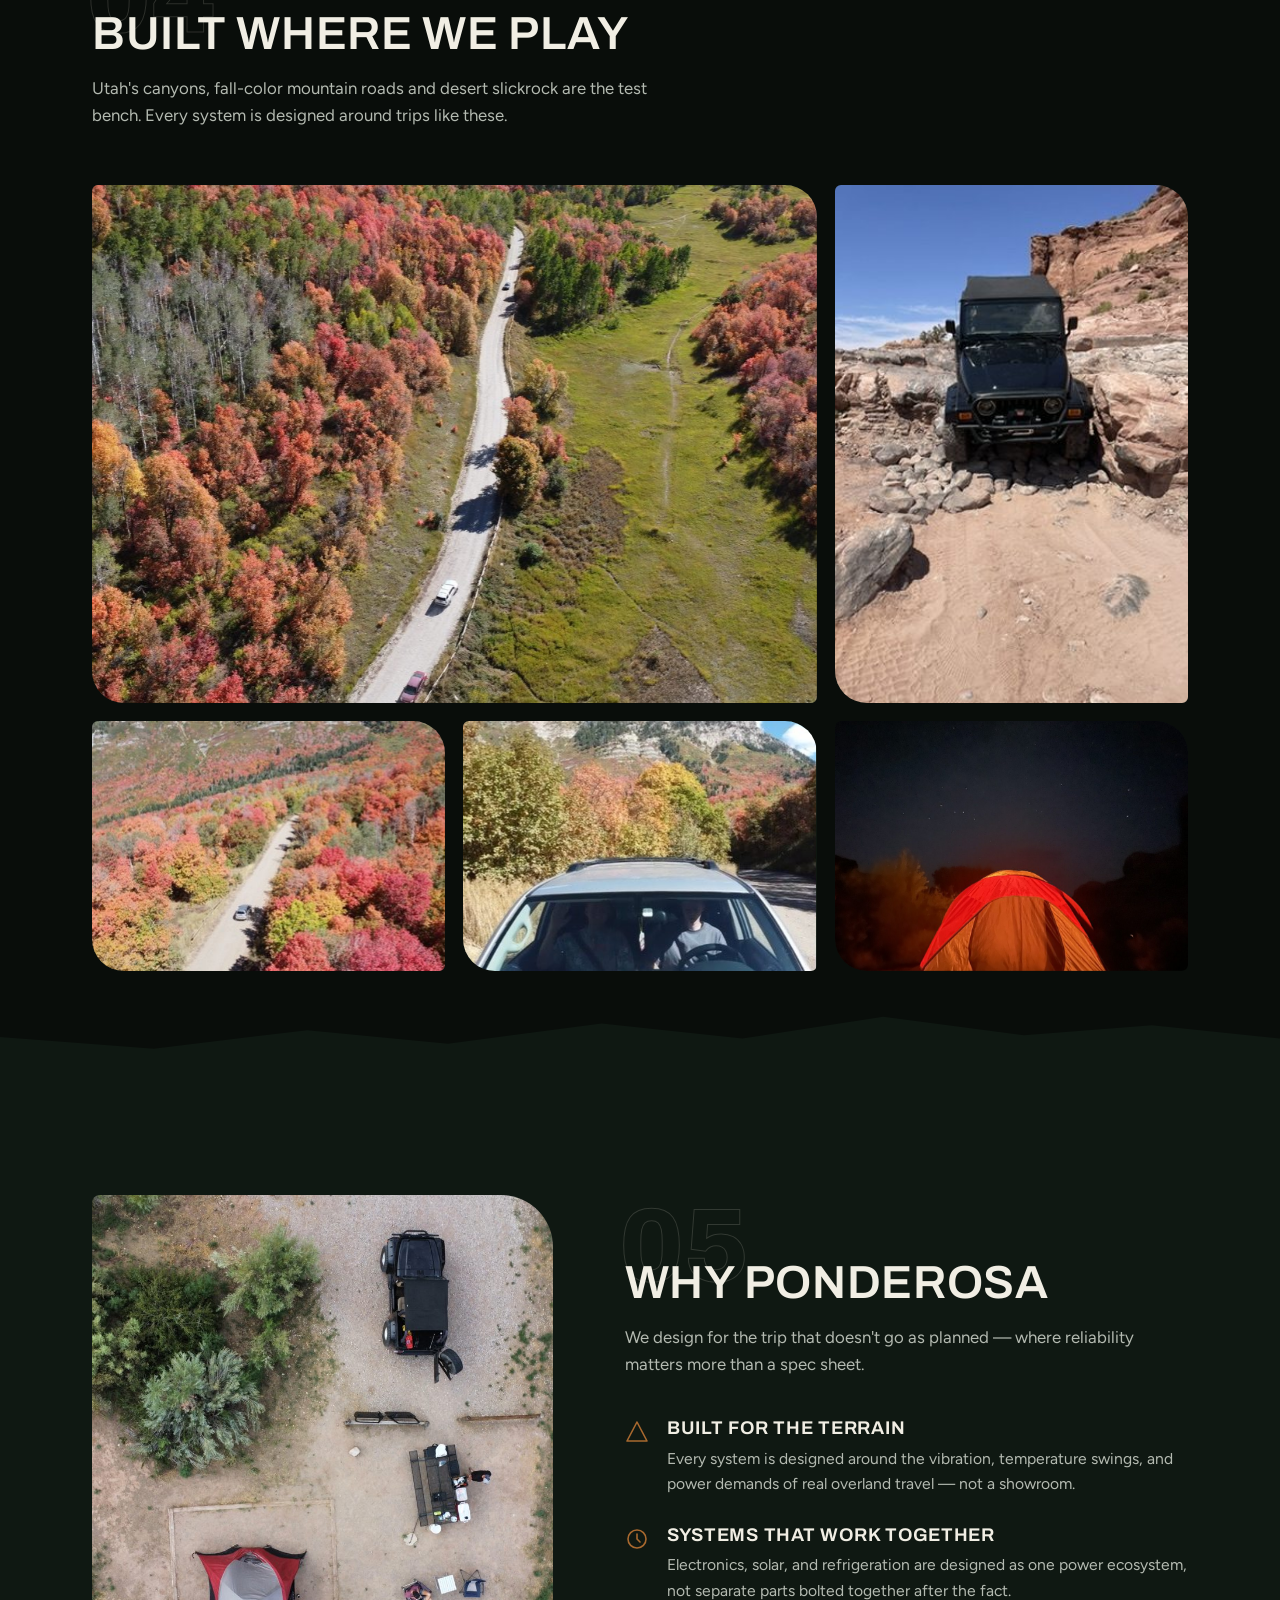
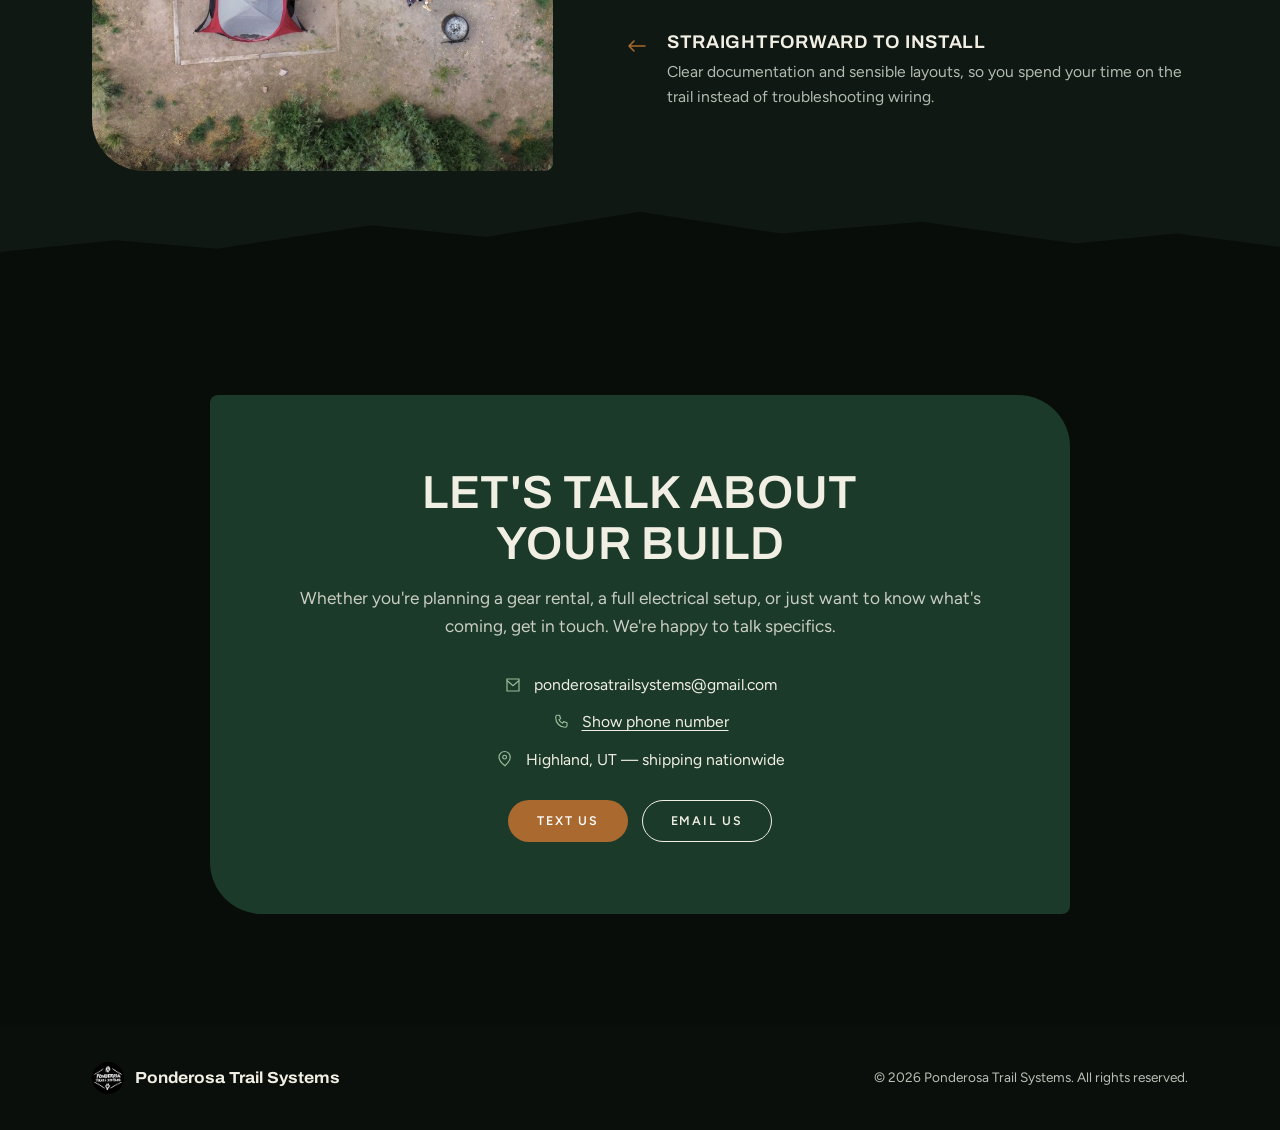
==== commit c82ad1b9: "Highland, UT in contact (with shipping) and rentals copy Co-Authored-By: Claude Sonnet 5.5 <noreply@" ====
--- a/index.html
+++ b/index.html
@@ -248,7 +248,7 @@
         </div>
         <div class="contact-detail">
           <svg viewBox="0 0 24 24" fill="none" xmlns="http://www.w3.org/2000/svg"><path d="M12 21C12 21 19 14.5 19 9.5C19 5.36 15.64 2 11.5 2C7.36 2 4 5.36 4 9.5C4 14.5 12 21 12 21Z" stroke="currentColor" stroke-width="1.6"/><circle cx="11.5" cy="9.5" r="2.5" stroke="currentColor" stroke-width="1.6"/></svg>
-          Highland, UT
+          Highland, UT — shipping nationwide
         </div>
         <div class="contact-actions">
           <a href="mailto:ponderosatrailsystems@gmail.com" class="btn btn-primary" data-text-us>Text us</a>
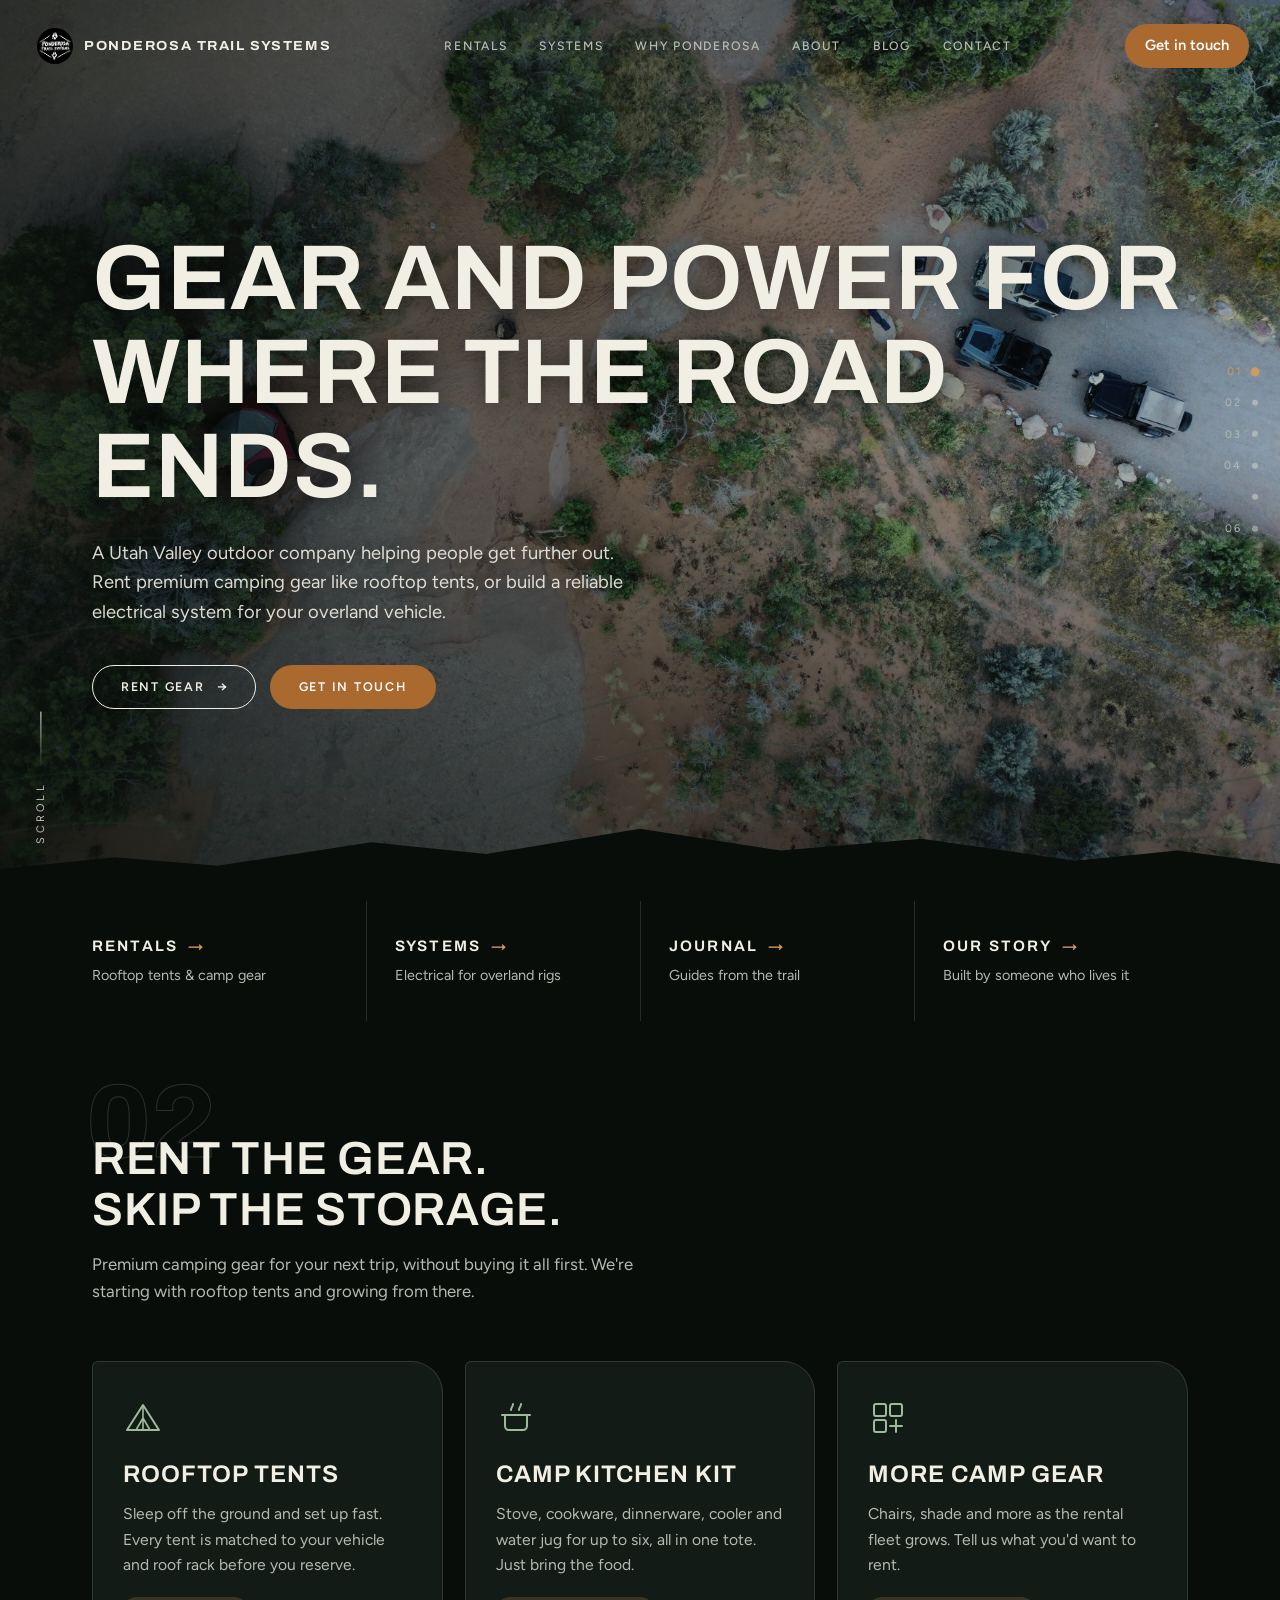
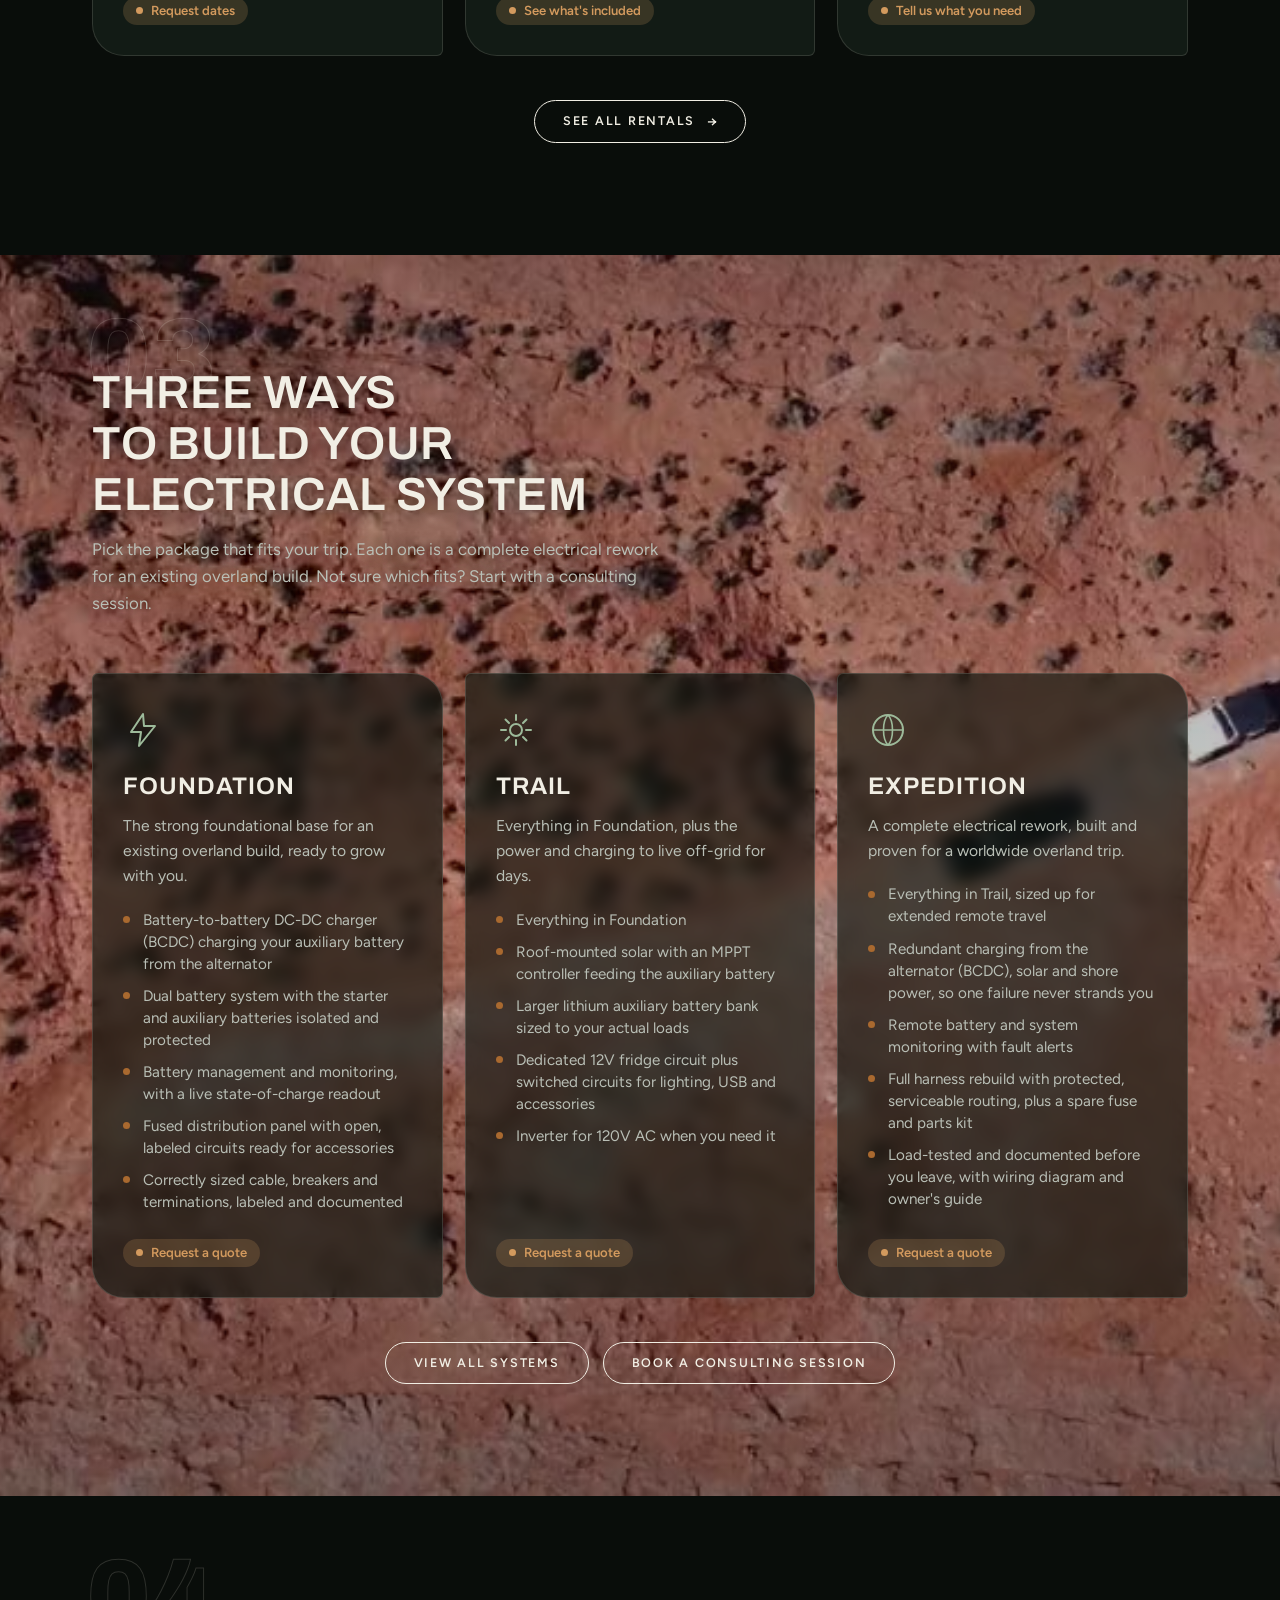
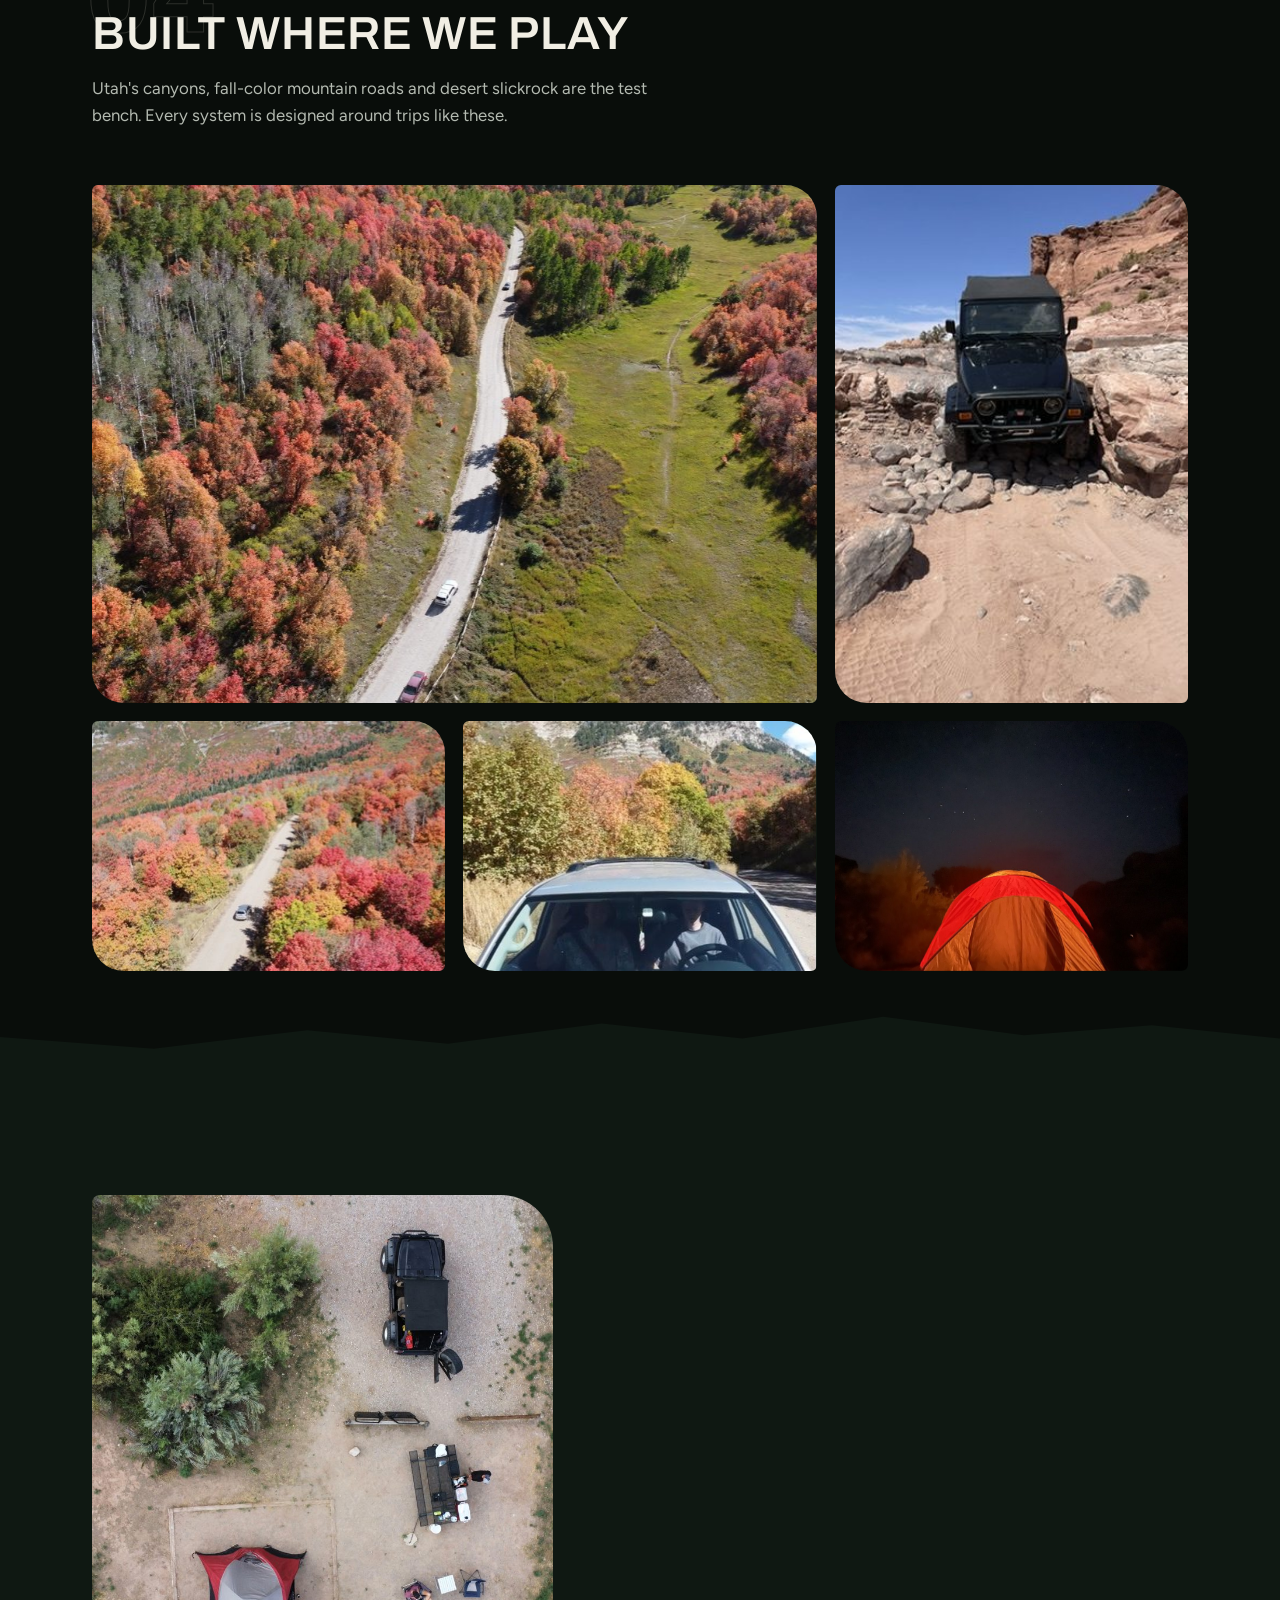
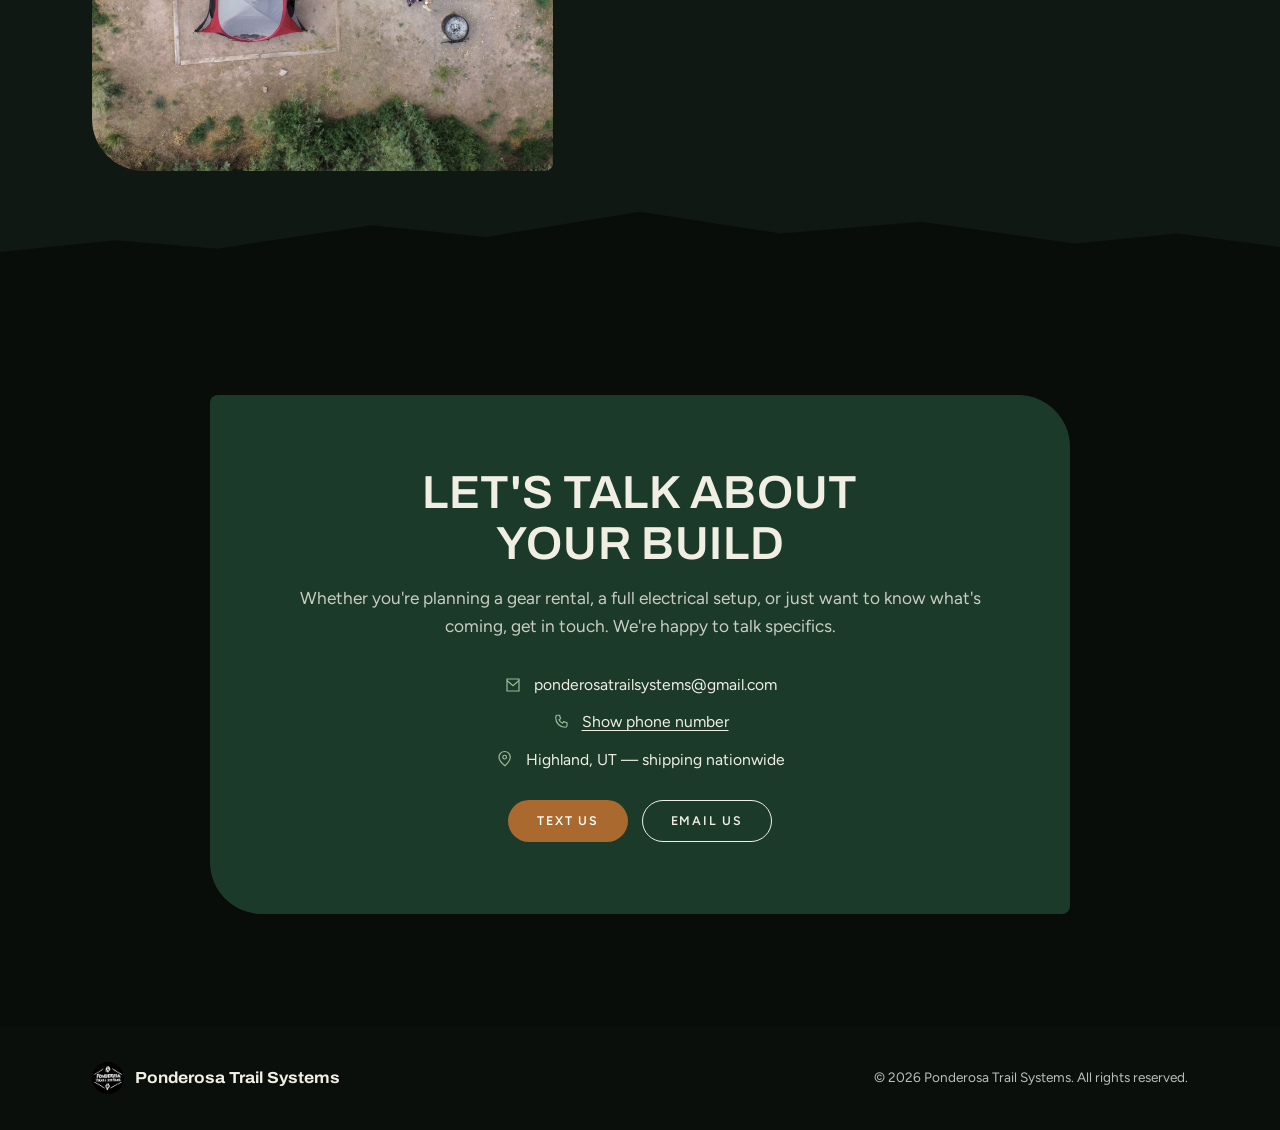
==== commit fc6ebc66: "Add camp kitchen kit as a live rental with full contents; update home teaser Co-Authored-By: Claude " ====
--- a/index.html
+++ b/index.html
@@ -97,15 +97,15 @@
 
         <div class="plate reveal">
           <svg class="plate-icon" viewBox="0 0 40 40" fill="none" xmlns="http://www.w3.org/2000/svg"><path d="M9 17H31V28C31 30 29.5 32 27 32H13C10.5 32 9 30 9 28V17Z" stroke="currentColor" stroke-width="2" stroke-linejoin="round"/><path d="M6 17H34M15 12C15 9 17 9 17 6M23 12C23 9 25 9 25 6" stroke="currentColor" stroke-width="2" stroke-linecap="round"/></svg>
-          <h3>Camp kitchen kits</h3>
-          <p>Stove, cookware and the camp-kitchen basics in one grab-and-go kit.</p>
-          <span class="plate-status"><span class="dot"></span> Coming soon</span>
+          <h3>Camp kitchen kit</h3>
+          <p>Stove, cookware, dinnerware, cooler and water jug for up to six, all in one tote. Just bring the food.</p>
+          <a class="plate-status live" href="rentals.html#camp-kitchen"><span class="dot"></span> See what's included</a>
         </div>
 
         <div class="plate reveal">
           <svg class="plate-icon" viewBox="0 0 40 40" fill="none" xmlns="http://www.w3.org/2000/svg"><rect x="6" y="6" width="12" height="12" rx="2" stroke="currentColor" stroke-width="2"/><rect x="22" y="6" width="12" height="12" rx="2" stroke="currentColor" stroke-width="2"/><rect x="6" y="22" width="12" height="12" rx="2" stroke="currentColor" stroke-width="2"/><path d="M28 22V34M22 28H34" stroke="currentColor" stroke-width="2" stroke-linecap="round"/></svg>
           <h3>More camp gear</h3>
-          <p>Tables, chairs, lighting and more as the rental fleet grows. Tell us what you'd want to rent.</p>
+          <p>Chairs, shade and more as the rental fleet grows. Tell us what you'd want to rent.</p>
           <a class="plate-status live" href="rentals.html#request"><span class="dot"></span> Tell us what you need</a>
         </div>
 
--- a/style.css
+++ b/style.css
@@ -1563,3 +1563,19 @@
 }
 .rentals-hero .hero-actions { margin-top: 32px; }
 .rental-card-note { align-self: start; }
+
+/* camp kitchen kit card */
+.rental-card-wide { flex-direction: row; }
+.rental-card-wide .rental-media { aspect-ratio: auto; flex: 0 0 34%; }
+.rental-card-wide .rental-body { padding: 36px 38px 38px; }
+.kit-list { columns: 2; column-gap: 32px; display: block; width: 100%; margin-bottom: 8px; }
+.kit-list li { break-inside: avoid; margin-bottom: 10px; }
+.rental-actions { display: flex; align-items: center; flex-wrap: wrap; gap: 14px 20px; margin-top: 6px; }
+.rental-actions .btn { margin-top: 0; }
+.rental-hint { color: var(--bone-dim); font-size: 0.92rem; max-width: 30ch; }
+@media (max-width: 960px) {
+  .rental-card-wide { flex-direction: column; }
+  .rental-card-wide .rental-media { aspect-ratio: 16 / 7; flex: none; }
+  .rental-card-wide .rental-body { padding: 28px 24px 30px; }
+  .kit-list { columns: 1; }
+}
